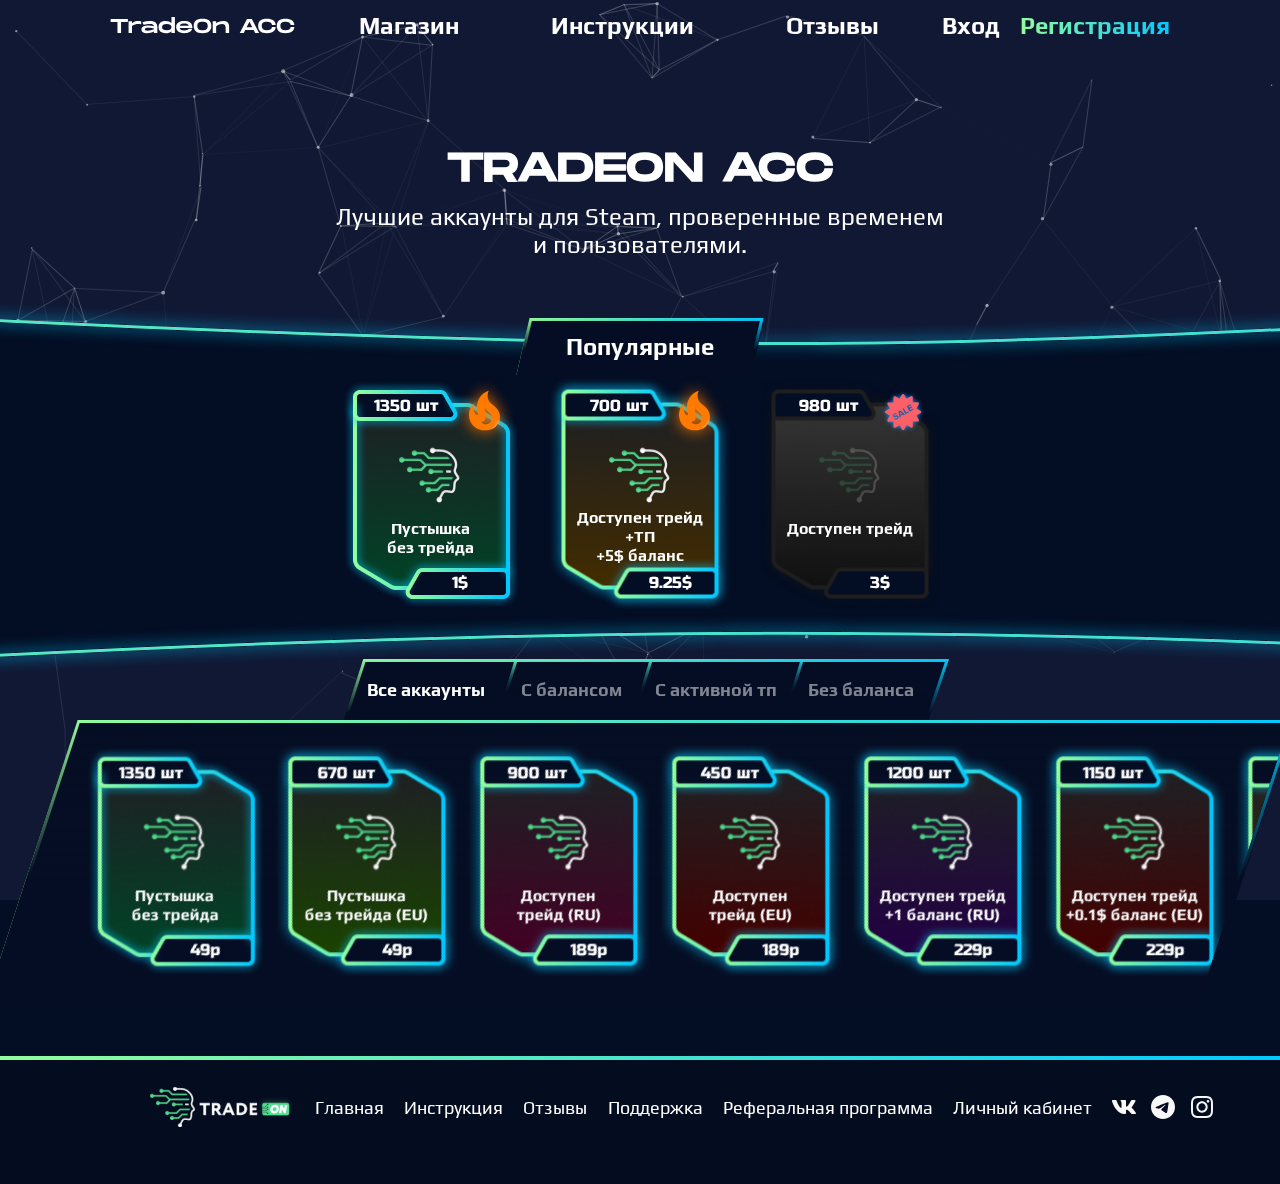
==== index.html @ f1f03cb8 "update" ====
<!DOCTYPE html>
<html>
<head>
    <meta charset="utf-8">
    <meta name="viewport" content="width=device-width, initial-scale=1">

    <link rel="icon" href="images/favicon.ico">
    <link rel="stylesheet" href="css/style.css">

    <title>TradeON ACC</title>
</head>

<body>
    <div class="wrapper">
        <div id="particles-js"></div>
        <div class="notice-bg accept">
            <svg width="332" height="83" viewBox="0 0 332 83" fill="none" xmlns="http://www.w3.org/2000/svg">
                <path d="M15 2H284.691C286.611 2 288.506 2.42502 290.242 3.24455L322.551 18.5C327.099 20.6475 330 25.2258 330 30.2554V41.5V68C330 75.1797 324.18 81 317 81H47.3089C45.3895 81 43.4939 80.575 41.7583 79.7554L9.44937 64.5C4.90127 62.3525 2 57.7742 2 52.7446V41.5V15C2 7.8203 7.8203 2 15 2Z" stroke="url(#paint0_linear_240_4)" stroke-width="4"/>
                <defs>
                <linearGradient id="paint0_linear_240_4" x1="0" y1="41.1626" x2="332" y2="41.1626" gradientUnits="userSpaceOnUse">
                <stop stop-color="#92FE9D"/>
                <stop offset="1" stop-color="#00C9FF"/>
                </linearGradient>
                </defs>
            </svg>
            <div class="notice">Успешно</div>
        </div>
        <header class="header">
            <div class="burger-menu" id="burger-button">
                <div class="bar"></div>
                <div class="bar"></div>
                <div class="bar"></div>
            </div>
            <div class="popup-menu" id="popup-menu">        
                <ul class="popup-menu__container">
                    <div class="popup-profile">
                        <div class="profile__balance">
                            <img src="images/balance.svg" alt="">
                            <div class="profile__balance-valu">20,02 р</div>
                        </div>
                        <a class="profile__nickname" href="/tradeOnACC/profile.html">Nickname</a>
                    </div>
                    <a class="popup-menu__item" href="/tradeOnACC/">Главная</a>
                    <a class="popup-menu__item" href="/tradeOnACC/profile.html">Личный кабинет</a>
                    <a class="popup-menu__item" href="#">Реферальная программа</a>
                    <a class="popup-menu__item" href="/tradeOnACC/instructions.html">Инструкция</a>
                    <a class="popup-menu__item" href="/tradeOnACC/reviews.html">Отзывы</a>
                    <a class="popup-menu__item" href="#">Поддержка</a>
                </ul>
            </div>
            <a class="logo" href="/tradeOnACC/">
                <svg width="185" height="17" viewBox="0 0 185 17" fill="none" xmlns="http://www.w3.org/2000/svg">
                    <path d="M17.8599 2H0.659912V5.02H7.45991V16H11.0599V5.02H17.8599V2Z" fill="white"/>
                    <path d="M28.0348 4.02C25.8348 4.02 23.7548 4.64 21.9948 6.22V4.22H18.5748V16H21.9948V8.94C24.0748 7.32 26.2748 6.88 28.1948 6.88C29.1948 6.88 30.0948 7 31.2148 7.28V4.42C30.4148 4.22 29.4348 4.02 28.0348 4.02Z" fill="white"/>
                    <path d="M39.6021 4.02C37.1421 4.02 34.7821 4.46 32.3821 5.24L33.6021 7.74C36.0221 7.02 37.9021 6.88 39.4421 6.88C41.0421 6.88 43.9221 7.06 43.9221 9.3C42.3821 8.78 40.5221 8.46 38.5021 8.46C34.7621 8.46 31.4021 9.42 31.4021 12.48C31.4021 15.14 33.4621 16.2 36.7621 16.2C39.5421 16.2 41.8421 15.56 43.9221 14.54V16H47.3621V10.06C47.3221 5.6 44.5221 4.02 39.6021 4.02ZM43.9221 12.34C42.1621 13.1 39.6021 13.68 37.7421 13.68C35.9621 13.68 34.8221 13.58 34.8221 12.34C34.8221 11.14 36.3621 10.7 38.9221 10.7C41.1021 10.7 42.7221 11.04 43.9221 11.42V12.34Z" fill="white"/>
                    <path d="M61.4701 0V6.06C60.1901 4.72 58.1301 4.02 55.5901 4.02C51.8101 4.02 48.5701 5.62 48.5701 10.12C48.5701 14.62 51.8101 16.2 55.5901 16.2C58.1301 16.2 60.1901 15.5 61.4701 14.16V16H64.8901V0H61.4701ZM56.7301 13.34C53.6701 13.34 52.0101 12.44 52.0101 10.12C52.0101 7.78 53.6701 6.88 56.7301 6.88C59.7901 6.88 61.4701 7.78 61.4701 10.12C61.4701 12.44 59.7901 13.34 56.7301 13.34Z" fill="white"/>
                    <path d="M74.1473 13.42C71.8673 13.42 70.0673 12.8 69.6873 10.92H82.4072C82.4072 5.56 78.8273 4.02 74.3473 4.02C69.5673 4.02 66.1873 5.78 66.1873 10.12C66.1873 14.44 69.6673 16.2 74.1473 16.2C78.5073 16.2 81.4273 14.78 82.2073 11.78H78.8073C77.9473 12.98 76.5073 13.42 74.1473 13.42ZM74.3273 6.62C76.4873 6.62 78.1673 7.08 78.7473 8.74H69.8073C70.3473 7.08 71.9873 6.62 74.3273 6.62Z" fill="white"/>
                    <path d="M92.5263 16.2C98.6663 16.2 101.326 13.62 101.326 8.98C101.326 4.36 98.6663 1.8 92.5263 1.8C86.3663 1.8 83.7263 4.34 83.7263 8.98C83.7263 13.64 86.3663 16.2 92.5263 16.2ZM92.5263 13.18C88.7863 13.18 87.3263 11.86 87.3263 8.98C87.3263 6.12 88.7663 4.82 92.5263 4.82C96.2863 4.82 97.7263 6.14 97.7263 8.98C97.7263 11.84 96.2663 13.18 92.5263 13.18Z" fill="white"/>
                    <path d="M113.015 4.02C110.155 4.02 107.835 4.96 106.155 6.28V4.22H102.735V16H106.155V9.4C107.215 8.16 109.695 6.98 111.995 6.98C114.815 6.98 115.655 8.28 115.655 10.78V16H119.095L119.135 9.48C119.095 5.14 116.155 4.02 113.015 4.02Z" fill="white"/>
                    <path d="M145.121 16H149.101L141.861 2H137.001L129.781 16H133.741L135.241 13.02H143.621L145.121 16ZM136.581 10.34L139.441 4.66L142.281 10.34H136.581Z" fill="white"/>
                    <path d="M148.16 8.98C148.16 13.64 150.8 16.2 156.96 16.2C162.54 16.2 165.34 14.06 165.7 10H162.04C161.7 12.28 159.94 13.18 156.96 13.18C153.32 13.18 151.76 11.86 151.76 8.98C151.76 6.12 153.3 4.82 156.96 4.82C159.96 4.82 161.7 5.7 162.04 7.96H165.7C165.34 3.92 162.54 1.8 156.96 1.8C150.8 1.8 148.16 4.34 148.16 8.98Z" fill="white"/>
                    <path d="M166.812 8.98C166.812 13.64 169.452 16.2 175.612 16.2C181.192 16.2 183.992 14.06 184.352 10H180.692C180.352 12.28 178.592 13.18 175.612 13.18C171.972 13.18 170.412 11.86 170.412 8.98C170.412 6.12 171.952 4.82 175.612 4.82C178.612 4.82 180.352 5.7 180.692 7.96H184.352C183.992 3.92 181.192 1.8 175.612 1.8C169.452 1.8 166.812 4.34 166.812 8.98Z" fill="white"/>
                </svg>
            </a>
            <nav class="navigation">
                <a class="nav__list" href="/tradeOnACC/store.html">Магазин</a>
                <a class="nav__list" href="/tradeOnACC/instructions.html">Инструкции</a>
                <a class="nav__list" href="/tradeOnACC/reviews.html">Отзывы</a>
            </nav>
            <div class="auth">
                <div class="auth__sign-in">Вход</div>
                <div class="auth__sign-up">Регистрация</div>
            </div>
            <div class="profile">
                <div class="profile__balance">
                    <img src="images/balance.svg" alt="">
                    <div class="profile__balance-valu">20,02 р</div>
                </div>
                <a class="profile__nickname" href="/tradeOnACC/profile.html">Nickname</a>
            </div>
        </header>
        <main class="main">
            <svg class="main-absolute" width="8000" height="1031" viewBox="0 0 8000 1031" fill="none" xmlns="http://www.w3.org/2000/svg">
                <mask id="mask0_1875_22" style="mask-type:luminance" maskUnits="userSpaceOnUse" x="0" y="0" width="8000" height="1031">
                <path d="M8000 0H0V1031H8000V0Z" fill="white"/>
                </mask>
                <g mask="url(#mask0_1875_22)">
                <path d="M4039.2 298C3058.4 284.773 1177.39 129.509 0 11V853C1153.51 800.059 2792 600.028 4039.2 587.627C5283.01 575.261 6852.74 794.936 8000 846.8L7992 18.8537C7081.81 68.7136 5004.18 311.014 4039.2 298Z" fill="#030D23"/>
                <g filter="url(#filter0_d_1875_22)">
                <path d="M8000 845.808C6851.84 793.002 5388.91 588.253 4146.16 588.253C2903.41 588.253 1148.16 800.194 0 853M0 11C1176.16 127.035 3162.02 298.5 4146.16 298.5C5130.3 298.5 7082.45 67.1745 7991.68 17.4464" stroke="url(#paint0_linear_1875_22)" stroke-width="3"/>
                </g>
                </g>
                <defs>
                <filter id="filter0_d_1875_22" x="-15.1475" y="-5.49268" width="8030.22" height="874.991" filterUnits="userSpaceOnUse" color-interpolation-filters="sRGB">
                <feFlood flood-opacity="0" result="BackgroundImageFix"/>
                <feColorMatrix in="SourceAlpha" type="matrix" values="0 0 0 0 0 0 0 0 0 0 0 0 0 0 0 0 0 0 127 0" result="hardAlpha"/>
                <feOffset/>
                <feGaussianBlur stdDeviation="7.5"/>
                <feComposite in2="hardAlpha" operator="out"/>
                <feColorMatrix type="matrix" values="0 0 0 0 0.00392157 0 0 0 0 0.788235 0 0 0 0 1 0 0 0 1 0"/>
                <feBlend mode="normal" in2="BackgroundImageFix" result="effect1_dropShadow_1875_22"/>
                <feBlend mode="normal" in="SourceGraphic" in2="effect1_dropShadow_1875_22" result="shape"/>
                </filter>
                <linearGradient id="paint0_linear_1875_22" x1="0" y1="428.577" x2="8000" y2="428.577" gradientUnits="userSpaceOnUse">
                <stop stop-color="#92FE9D"/>
                <stop offset="1" stop-color="#00C9FF"/>
                </linearGradient>
                </defs>
            </svg>                                                
            <div class="card-hover">
                <div class="card-hover-inner">
                    <svg class="chain" width="116" height="72" viewBox="0 0 116 72" fill="none" xmlns="http://www.w3.org/2000/svg">
                        <path fill-rule="evenodd" clip-rule="evenodd" d="M116 5.44786C116 8.09201 113.761 10.2355 111 10.2355C109.262 10.2355 107.73 9.38603 106.834 8.09694L73.9948 16.4822L73.993 16.4827L48.2779 23.0232C44.6012 23.9583 41.3139 26.0313 38.8855 28.946L9.36022 64.3848C9.76761 65.0778 10 65.8778 10 66.7297C10 69.3739 7.76142 71.5174 5 71.5174C2.23858 71.5174 0 69.3739 0 66.7297C0 64.0856 2.23858 61.9421 5 61.9421C5.37556 61.9421 5.74144 61.9817 6.09334 62.0569L35.8124 26.3857C38.7804 22.8232 42.7982 20.2896 47.292 19.1466L73.0052 12.6066L73.007 12.6061L106.191 4.13292C106.788 2.12813 108.715 0.660217 111 0.660217C113.761 0.660217 116 2.80372 116 5.44786Z" fill="url(#paint0_linear_1512_20)"/>
                        <defs>
                        <linearGradient id="paint0_linear_1512_20" x1="1" y1="36.0576" x2="111" y2="36.0576" gradientUnits="userSpaceOnUse">
                        <stop stop-color="#00C9FF"/>
                        <stop offset="1" stop-color="#92FE9D"/>
                        </linearGradient>
                        </defs>
                    </svg>
                    <ol class="card-hover-list">
                        <li class="card-hover-list__item">Зарегистрирован с уникального устройства, уникального RU IP адреса и на уникальный номер телефона. Данный аккаунт НИКАК не пересекается с другими аккаунтами, которые продаются в магазине.</li>
                        <li class="card-hover-list__item">Не привязан телефон. После привязки телефона трейд будет доступен через 15 дней.</li>
                        <li class="card-hover-list__item">Вместе с аккаунтом вы получаете родную почку от аккаунта, на которую произведена регистрация.</li>
                    </ol>
                </div>
            </div>
            <h1 class="header__main">TRADEON ACC</h1>
            <p class="main__description">Лучшие аккаунты для Steam, проверенные временем и пользователями.</p>
            <div class="popular">
                <div class="popular__header-border">
                    <div class="popular__header">
                        <span class="non-skew">Популярные</span>
                    </div>
                </div>
                <div class="scroll-container">
                    <div class="account-card green-bg" id="svg1">
                        <div class="account-card__count">1350 шт</div>
                        <div class="account-card__icon">
                            <svg width="81" height="74" viewBox="0 0 81 74" fill="none" xmlns="http://www.w3.org/2000/svg">
                                <g filter="url(#filter0_f_1523_2)">
                                    <path d="M53.9946 33.7383C53.4867 33.0758 52.8683 32.5017 52.2942 31.9275C50.8146 30.6025 49.1362 29.6529 47.7229 28.2617C44.4325 25.0375 43.7037 19.7154 45.8017 15.63C43.7037 16.1379 41.8708 17.2863 40.3029 18.545C34.5833 23.1383 32.3308 31.2429 35.025 38.1992C35.1133 38.42 35.2017 38.6408 35.2017 38.9279C35.2017 39.4138 34.8704 39.8554 34.4287 40.0321C33.9208 40.2529 33.3908 40.1204 32.9712 39.7671C32.8452 39.6628 32.7402 39.5354 32.6621 39.3917C30.1667 36.2338 29.7692 31.7067 31.4475 28.085C27.7596 31.0883 25.75 36.1675 26.0371 40.9596C26.1696 42.0638 26.3021 43.1679 26.6775 44.2721C26.9867 45.5971 27.5829 46.9221 28.2454 48.0925C30.6304 51.9129 34.76 54.6513 39.1987 55.2033C43.9246 55.7996 48.9817 54.9383 52.6033 51.67C56.6446 48.0042 58.0579 42.13 55.9821 37.095L55.695 36.5208C55.2312 35.505 53.9946 33.7383 53.9946 33.7383ZM47.0162 47.6508C46.3979 48.1808 45.3821 48.755 44.5871 48.9758C42.1137 49.8592 39.6404 48.6225 38.1829 47.165C40.8108 46.5467 42.3787 44.6033 42.8425 42.6379C43.2179 40.8713 42.5112 39.4138 42.2242 37.7133C41.9592 36.0792 42.0033 34.6879 42.5996 33.1642C43.0192 34.0033 43.4608 34.8425 43.9908 35.505C45.6912 37.7133 48.3633 38.685 48.9375 41.6883C49.0258 41.9975 49.07 42.3067 49.07 42.6379C49.1362 44.4488 48.3412 46.4363 47.0162 47.6508Z" fill="#FF7A00"/>
                                </g>
                                <g fill="url(#linear-gradient1)">
                                    <path d="M53.9992 33.7333C53.4913 33.0708 52.873 32.4967 52.2988 31.9225C50.8192 30.5975 49.1409 29.6479 47.7275 28.2567C44.4371 25.0325 43.7084 19.7104 45.8063 15.625C43.7084 16.1329 41.8755 17.2813 40.3075 18.54C34.588 23.1333 32.3355 31.2379 35.0296 38.1942C35.118 38.415 35.2063 38.6358 35.2063 38.9229C35.2063 39.4088 34.875 39.8504 34.4334 40.0271C33.9255 40.2479 33.3955 40.1154 32.9759 39.7621C32.8498 39.6578 32.7448 39.5304 32.6667 39.3867C30.1713 36.2288 29.7738 31.7017 31.4521 28.08C27.7642 31.0833 25.7546 36.1625 26.0417 40.9546C26.1742 42.0588 26.3067 43.1629 26.6821 44.2671C26.9913 45.5921 27.5875 46.9171 28.25 48.0875C30.635 51.9079 34.7646 54.6463 39.2034 55.1983C43.9292 55.7946 48.9863 54.9333 52.608 51.665C56.6492 47.9992 58.0625 42.125 55.9867 37.09L55.6996 36.5158C55.2359 35.5 53.9992 33.7333 53.9992 33.7333ZM47.0209 47.6458C46.4025 48.1758 45.3867 48.75 44.5917 48.9708C42.1184 49.8542 39.6451 48.6175 38.1875 47.16C40.8155 46.5417 42.3834 44.5983 42.8471 42.6329C43.2225 40.8663 42.5159 39.4088 42.2288 37.7083C41.9638 36.0742 42.008 34.6829 42.6042 33.1592C43.0238 33.9983 43.4655 34.8375 43.9955 35.5C45.6959 37.7083 48.368 38.68 48.9421 41.6833C49.0305 41.9925 49.0746 42.3017 49.0746 42.6329C49.1409 44.4438 48.3459 46.4313 47.0209 47.6458Z"/>
                                </g>
                                <defs>
                                    <linearGradient id="linear-gradient1" x1="0" y1="0" x2="100%" y2="100%">
                                    <stop offset="0%" stop-color="#FF7A00" />
                                    <stop offset="33%" stop-color="#FF7A00" />
                                    <stop offset="50%" stop-color="white" />
                                    <stop offset="67%" stop-color="#FF7A00" />
                                    <stop offset="100%" stop-color="#FF7A00" />
                                    <animateTransform attributeName="gradientTransform"
                                        type="translate"
                                        from="-1 0"
                                        to="1 0"
                                        begin="svg1.mouseover; 0s"
                                        dur="0.6s"        
                                        repeatCount="1"
                                        fill="freeze"/>
                                    </linearGradient>
                                    <filter id="filter0_f_1523_2" x="11.01" y="0.630005" width="60.9224" height="69.7488" filterUnits="userSpaceOnUse" color-interpolation-filters="sRGB">
                                        <feFlood flood-opacity="0" result="BackgroundImageFix"/>
                                        <feBlend mode="normal" in="SourceGraphic" in2="BackgroundImageFix" result="shape"/>
                                        <feGaussianBlur stdDeviation="7.5" result="effect1_foregroundBlur_1523_2"/>
                                    </filter>
                                </defs>
                            </svg>
                        </div>
                        <div class="account-card__img"><img src="images/tradeOnImg.png" alt=""></div>
                        <div class="account-card__description">Пустышка<br> без трейда</div>
                        <div class="account-card__price">1$</div>
                    </div>
                    <div class="account-card orange-bg small-gap" id="svg2">
                        <div class="account-card__count">700 шт</div>
                        <div class="account-card__icon">
                            <svg width="81" height="74" viewBox="0 0 81 74" fill="none" xmlns="http://www.w3.org/2000/svg">
                                <g filter="url(#filter0_f_1523_2)">
                                    <path d="M53.9946 33.7383C53.4867 33.0758 52.8683 32.5017 52.2942 31.9275C50.8146 30.6025 49.1362 29.6529 47.7229 28.2617C44.4325 25.0375 43.7037 19.7154 45.8017 15.63C43.7037 16.1379 41.8708 17.2863 40.3029 18.545C34.5833 23.1383 32.3308 31.2429 35.025 38.1992C35.1133 38.42 35.2017 38.6408 35.2017 38.9279C35.2017 39.4138 34.8704 39.8554 34.4287 40.0321C33.9208 40.2529 33.3908 40.1204 32.9712 39.7671C32.8452 39.6628 32.7402 39.5354 32.6621 39.3917C30.1667 36.2338 29.7692 31.7067 31.4475 28.085C27.7596 31.0883 25.75 36.1675 26.0371 40.9596C26.1696 42.0638 26.3021 43.1679 26.6775 44.2721C26.9867 45.5971 27.5829 46.9221 28.2454 48.0925C30.6304 51.9129 34.76 54.6513 39.1987 55.2033C43.9246 55.7996 48.9817 54.9383 52.6033 51.67C56.6446 48.0042 58.0579 42.13 55.9821 37.095L55.695 36.5208C55.2312 35.505 53.9946 33.7383 53.9946 33.7383ZM47.0162 47.6508C46.3979 48.1808 45.3821 48.755 44.5871 48.9758C42.1137 49.8592 39.6404 48.6225 38.1829 47.165C40.8108 46.5467 42.3787 44.6033 42.8425 42.6379C43.2179 40.8713 42.5112 39.4138 42.2242 37.7133C41.9592 36.0792 42.0033 34.6879 42.5996 33.1642C43.0192 34.0033 43.4608 34.8425 43.9908 35.505C45.6912 37.7133 48.3633 38.685 48.9375 41.6883C49.0258 41.9975 49.07 42.3067 49.07 42.6379C49.1362 44.4488 48.3412 46.4363 47.0162 47.6508Z" fill="#FF7A00"/>
                                </g>
                                <g fill="url(#linear-gradient2)">
                                    <path d="M53.9992 33.7333C53.4913 33.0708 52.873 32.4967 52.2988 31.9225C50.8192 30.5975 49.1409 29.6479 47.7275 28.2567C44.4371 25.0325 43.7084 19.7104 45.8063 15.625C43.7084 16.1329 41.8755 17.2813 40.3075 18.54C34.588 23.1333 32.3355 31.2379 35.0296 38.1942C35.118 38.415 35.2063 38.6358 35.2063 38.9229C35.2063 39.4088 34.875 39.8504 34.4334 40.0271C33.9255 40.2479 33.3955 40.1154 32.9759 39.7621C32.8498 39.6578 32.7448 39.5304 32.6667 39.3867C30.1713 36.2288 29.7738 31.7017 31.4521 28.08C27.7642 31.0833 25.7546 36.1625 26.0417 40.9546C26.1742 42.0588 26.3067 43.1629 26.6821 44.2671C26.9913 45.5921 27.5875 46.9171 28.25 48.0875C30.635 51.9079 34.7646 54.6463 39.2034 55.1983C43.9292 55.7946 48.9863 54.9333 52.608 51.665C56.6492 47.9992 58.0625 42.125 55.9867 37.09L55.6996 36.5158C55.2359 35.5 53.9992 33.7333 53.9992 33.7333ZM47.0209 47.6458C46.4025 48.1758 45.3867 48.75 44.5917 48.9708C42.1184 49.8542 39.6451 48.6175 38.1875 47.16C40.8155 46.5417 42.3834 44.5983 42.8471 42.6329C43.2225 40.8663 42.5159 39.4088 42.2288 37.7083C41.9638 36.0742 42.008 34.6829 42.6042 33.1592C43.0238 33.9983 43.4655 34.8375 43.9955 35.5C45.6959 37.7083 48.368 38.68 48.9421 41.6833C49.0305 41.9925 49.0746 42.3017 49.0746 42.6329C49.1409 44.4438 48.3459 46.4313 47.0209 47.6458Z"/>
                                </g>
                                <defs>
                                    <linearGradient id="linear-gradient2" x1="0" y1="0" x2="100%" y2="100%">
                                    <stop offset="0%" stop-color="#FF7A00" />
                                    <stop offset="33%" stop-color="#FF7A00" />
                                    <stop offset="50%" stop-color="white" />
                                    <stop offset="67%" stop-color="#FF7A00" />
                                    <stop offset="100%" stop-color="#FF7A00" />
                                    <animateTransform attributeName="gradientTransform"
                                        type="translate"
                                        from="-1 0"
                                        to="1 0"
                                        begin="svg2.mouseover; 0s"
                                        dur="0.6s"        
                                        repeatCount="1"
                                        fill="freeze"/>
                                    </linearGradient>
                                    <filter id="filter0_f_1523_2" x="11.01" y="0.630005" width="60.9224" height="69.7488" filterUnits="userSpaceOnUse" color-interpolation-filters="sRGB">
                                        <feFlood flood-opacity="0" result="BackgroundImageFix"/>
                                        <feBlend mode="normal" in="SourceGraphic" in2="BackgroundImageFix" result="shape"/>
                                        <feGaussianBlur stdDeviation="7.5" result="effect1_foregroundBlur_1523_2"/>
                                    </filter>
                                </defs>
                            </svg>
                        </div>
                        <div class="account-card__img"><img src="images/tradeOnImg.png" alt=""></div>
                        <div class="account-card__description">Доступен трейд<br>+ТП<br>+5$ баланс</div>
                        <div class="account-card__price">9.25$</div>
                    </div>
                    <div class="account-card none-bg" id="svg3">
                        <div class="account-card__count">980 шт</div>
                        <div class="account-card__icon">
                            <svg class="sale" width="81" height="74" viewBox="0 0 81 74" fill="none" xmlns="http://www.w3.org/2000/svg">
                                <g filter="url(#linear-gradient3)">
                                <path d="M37.3512 39.6349L39.0423 38.6577L36.8492 36.813L37.3512 39.6349Z" fill="#1D92FF"/>
                                </g>
                                <g filter="url(#filter1_f_1523_19)">
                                <path d="M58.244 36.9648C58.244 36.5489 58.0396 36.1832 57.7285 35.9538L57.735 35.9426L53.3528 33.4125L55.8752 29.0434L55.8668 29.0383C55.9465 28.8582 55.9826 28.6619 55.9722 28.4652C55.9618 28.2686 55.9053 28.0772 55.8071 27.9065C55.7082 27.736 55.5705 27.5912 55.4051 27.4839C55.2397 27.3766 55.0514 27.3098 54.8554 27.2889V27.2767H49.7944V22.2303H49.784C49.763 22.0345 49.6961 21.8465 49.5888 21.6814C49.4815 21.5162 49.3368 21.3787 49.1665 21.28C48.9955 21.1815 48.8037 21.1248 48.6067 21.1146C48.4097 21.1044 48.213 21.1409 48.0328 21.2212L48.0267 21.2104L43.5707 23.7832L41.1031 19.509L41.0942 19.5142C40.9781 19.3552 40.8261 19.2258 40.6506 19.1365C40.4751 19.0471 40.2811 19.0004 40.0842 19C39.6682 19 39.3021 19.2044 39.0732 19.5156L39.0619 19.509L36.5535 23.8537L32.2342 21.3599L32.2291 21.3688C32.049 21.2891 31.8527 21.253 31.6561 21.2634C31.4594 21.2737 31.268 21.3303 31.0973 21.4285C30.9267 21.5273 30.7818 21.665 30.6744 21.8304C30.567 21.9958 30.5001 22.1842 30.4793 22.3802H30.4666V27.397H25.4789V27.4069C25.2832 27.428 25.0951 27.4948 24.93 27.6021C24.7649 27.7094 24.6274 27.8541 24.5286 28.0245C24.4304 28.1953 24.3738 28.3869 24.3635 28.5837C24.3533 28.7805 24.3895 28.977 24.4694 29.1572L24.4586 29.1637L26.9242 33.4346L22.509 35.9839L22.5142 35.9928C22.3552 36.109 22.2258 36.261 22.1365 36.4365C22.0471 36.6119 22.0004 36.806 22 37.0029C22 37.4188 22.2045 37.785 22.5156 38.0139L22.509 38.0251L26.8913 40.5551L24.3688 44.9243L24.3773 44.929C24.2976 45.109 24.2615 45.3053 24.2718 45.502C24.2822 45.6986 24.3388 45.89 24.437 46.0607C24.5359 46.2313 24.6736 46.376 24.839 46.4834C25.0043 46.5907 25.1927 46.6574 25.3887 46.6783V46.691H30.4492V51.7369H30.4595C30.5028 52.1204 30.7176 52.4795 31.0771 52.6873C31.2481 52.7856 31.4399 52.8422 31.6369 52.8524C31.8339 52.8626 32.0305 52.8262 32.2107 52.746L32.2169 52.7568L36.6729 50.184L39.1404 54.4582L39.1494 54.453C39.2655 54.612 39.4175 54.7414 39.593 54.8307C39.7684 54.9201 39.9625 54.9668 40.1594 54.9672C40.5753 54.9672 40.9415 54.7628 41.1704 54.4521L41.1812 54.4582L43.6896 50.1135L48.0093 52.6073L48.0145 52.5984C48.1946 52.6781 48.3909 52.7142 48.5875 52.7038C48.7841 52.6935 48.9756 52.6369 49.1463 52.5387C49.3169 52.44 49.4619 52.3023 49.5693 52.1369C49.6767 51.9715 49.7435 51.7831 49.7643 51.587H49.777V46.5707H54.7651V46.5608C54.9609 46.5397 55.149 46.4728 55.3141 46.3656C55.4792 46.2583 55.6167 46.1136 55.7155 45.9432C55.8137 45.7724 55.8702 45.5808 55.8805 45.384C55.8908 45.1871 55.8545 44.9907 55.7747 44.8105L55.7855 44.8044L53.3199 40.5335L57.735 37.9842L57.7299 37.9753C57.8889 37.859 58.0183 37.707 58.1076 37.5314C58.1969 37.3559 58.2437 37.1618 58.244 36.9648ZM34.2642 44.1262C33.2161 44.7316 32.2657 44.8143 31.4578 44.5971L31.5711 43.3295C32.183 43.5067 32.974 43.5058 33.7213 43.0739C34.3638 42.703 34.5006 42.2443 34.3178 41.928C33.773 40.9852 31.0315 43.4461 29.8532 41.4058C29.3325 40.5034 29.6807 39.3045 30.9577 38.5675C31.8192 38.0698 32.685 37.9175 33.5079 38.1031L33.3627 39.336C32.6892 39.1837 31.996 39.3341 31.4432 39.6527C30.9554 39.9347 30.8007 40.3056 30.9887 40.6313C31.4818 41.4848 34.2623 39.1104 35.4307 41.1337C36.0037 42.1249 35.7202 43.2863 34.2642 44.1262ZM40.8174 40.213L39.946 39.4915L37.6209 40.8339L37.8094 41.9496L36.5004 42.7049L35.4594 36.0765L36.9065 35.2413L42.1263 39.4577L40.8174 40.213ZM42.5813 39.195L39.4506 33.7721L40.6134 33.1005L43.1575 37.5067L45.4502 36.1832L46.0372 37.1998L42.5813 39.195ZM46.8169 36.7495L43.6863 31.3272L47.5233 29.1111L48.1099 30.1272L45.4276 31.6764L46.0847 32.8147L48.7101 31.2985L49.2967 32.3146L46.6712 33.8304L47.3847 35.0665L50.0675 33.5174L50.6545 34.5335L46.8169 36.7495Z" fill="#1D92FF"/>
                                </g>
                                <path d="M37.3512 39.6349L39.0423 38.6577L36.8492 36.813L37.3512 39.6349Z" fill="#FD5F68"/>
                                <path d="M58.244 36.9648C58.244 36.5489 58.0396 36.1832 57.7285 35.9538L57.735 35.9426L53.3528 33.4125L55.8752 29.0434L55.8668 29.0383C55.9465 28.8582 55.9826 28.6619 55.9722 28.4652C55.9618 28.2686 55.9053 28.0772 55.8071 27.9065C55.7082 27.736 55.5705 27.5912 55.4051 27.4839C55.2397 27.3766 55.0514 27.3098 54.8554 27.2889V27.2767H49.7944V22.2303H49.784C49.763 22.0345 49.6961 21.8465 49.5888 21.6814C49.4815 21.5162 49.3368 21.3787 49.1665 21.28C48.9955 21.1815 48.8037 21.1248 48.6067 21.1146C48.4097 21.1044 48.213 21.1409 48.0328 21.2212L48.0267 21.2104L43.5707 23.7832L41.1031 19.509L41.0942 19.5142C40.9781 19.3552 40.8261 19.2258 40.6506 19.1365C40.4751 19.0471 40.2811 19.0004 40.0842 19C39.6682 19 39.3021 19.2044 39.0732 19.5156L39.0619 19.509L36.5535 23.8537L32.2342 21.3599L32.2291 21.3688C32.049 21.2891 31.8527 21.253 31.6561 21.2634C31.4594 21.2737 31.268 21.3303 31.0973 21.4285C30.9267 21.5273 30.7818 21.665 30.6744 21.8304C30.567 21.9958 30.5001 22.1842 30.4793 22.3802H30.4666V27.397H25.4789V27.4069C25.2832 27.428 25.0951 27.4948 24.93 27.6021C24.7649 27.7094 24.6274 27.8541 24.5286 28.0245C24.4304 28.1953 24.3738 28.3869 24.3635 28.5837C24.3533 28.7805 24.3895 28.977 24.4694 29.1572L24.4586 29.1637L26.9242 33.4346L22.509 35.9839L22.5142 35.9928C22.3552 36.109 22.2258 36.261 22.1365 36.4365C22.0471 36.6119 22.0004 36.806 22 37.0029C22 37.4188 22.2045 37.785 22.5156 38.0139L22.509 38.0251L26.8913 40.5551L24.3688 44.9243L24.3773 44.929C24.2976 45.109 24.2615 45.3053 24.2718 45.502C24.2822 45.6986 24.3388 45.89 24.437 46.0607C24.5359 46.2313 24.6736 46.376 24.839 46.4834C25.0043 46.5907 25.1927 46.6574 25.3887 46.6783V46.691H30.4492V51.7369H30.4595C30.5028 52.1204 30.7176 52.4795 31.0771 52.6873C31.2481 52.7856 31.4399 52.8422 31.6369 52.8524C31.8339 52.8626 32.0305 52.8262 32.2107 52.746L32.2169 52.7568L36.6729 50.184L39.1404 54.4582L39.1494 54.453C39.2655 54.612 39.4175 54.7414 39.593 54.8307C39.7684 54.9201 39.9625 54.9668 40.1594 54.9672C40.5753 54.9672 40.9415 54.7628 41.1704 54.4521L41.1812 54.4582L43.6896 50.1135L48.0093 52.6073L48.0145 52.5984C48.1946 52.6781 48.3909 52.7142 48.5875 52.7038C48.7841 52.6935 48.9756 52.6369 49.1463 52.5387C49.3169 52.44 49.4619 52.3023 49.5693 52.1369C49.6767 51.9715 49.7435 51.7831 49.7643 51.587H49.777V46.5707H54.7651V46.5608C54.9609 46.5397 55.149 46.4728 55.3141 46.3656C55.4792 46.2583 55.6167 46.1136 55.7155 45.9432C55.8137 45.7724 55.8702 45.5808 55.8805 45.384C55.8908 45.1871 55.8545 44.9907 55.7747 44.8105L55.7855 44.8044L53.3199 40.5335L57.735 37.9842L57.7299 37.9753C57.8889 37.859 58.0183 37.707 58.1076 37.5314C58.1969 37.3559 58.2437 37.1618 58.244 36.9648ZM34.2642 44.1262C33.2161 44.7316 32.2657 44.8143 31.4578 44.5971L31.5711 43.3295C32.183 43.5067 32.974 43.5058 33.7213 43.0739C34.3638 42.703 34.5006 42.2443 34.3178 41.928C33.773 40.9852 31.0315 43.4461 29.8532 41.4058C29.3325 40.5034 29.6807 39.3045 30.9577 38.5675C31.8192 38.0698 32.685 37.9175 33.5079 38.1031L33.3627 39.336C32.6892 39.1837 31.996 39.3341 31.4432 39.6527C30.9554 39.9347 30.8007 40.3056 30.9887 40.6313C31.4818 41.4848 34.2623 39.1104 35.4307 41.1337C36.0037 42.1249 35.7202 43.2863 34.2642 44.1262ZM40.8174 40.213L39.946 39.4915L37.6209 40.8339L37.8094 41.9496L36.5004 42.7049L35.4594 36.0765L36.9065 35.2413L42.1263 39.4577L40.8174 40.213ZM42.5813 39.195L39.4506 33.7721L40.6134 33.1005L43.1575 37.5067L45.4502 36.1832L46.0372 37.1998L42.5813 39.195ZM46.8169 36.7495L43.6863 31.3272L47.5233 29.1111L48.1099 30.1272L45.4276 31.6764L46.0847 32.8147L48.7101 31.2985L49.2967 32.3146L46.6712 33.8304L47.3847 35.0665L50.0675 33.5174L50.6545 34.5335L46.8169 36.7495Z" fill="#FD5F68"/>
                                <defs>
                                    <linearGradient id="linear-gradient3" x1="0" y1="0" x2="100%" y2="100%">
                                    <stop offset="0%" stop-color="#FF7A00" />
                                    <stop offset="33%" stop-color="#FF7A00" />
                                    <stop offset="50%" stop-color="white" />
                                    <stop offset="67%" stop-color="#FF7A00" />
                                    <stop offset="100%" stop-color="#FF7A00" />
                                    <animateTransform attributeName="gradientTransform"
                                        type="translate"
                                        from="-1 0"
                                        to="1 0"
                                        begin="svg2.mouseover; 0s"
                                        dur="0.6s"        
                                        repeatCount="1"
                                        fill="freeze"/>
                                    </linearGradient>
                                <filter id="filter0_f_1523_19" x="32.8492" y="32.813" width="10.193" height="10.8219" filterUnits="userSpaceOnUse" color-interpolation-filters="sRGB">
                                <feFlood flood-opacity="0" result="BackgroundImageFix"/>
                                <feBlend mode="normal" in="SourceGraphic" in2="BackgroundImageFix" result="shape"/>
                                <feGaussianBlur stdDeviation="2" result="effect1_foregroundBlur_1523_19"/>
                                </filter>
                                <filter id="filter1_f_1523_19" x="18" y="15" width="44.244" height="43.9672" filterUnits="userSpaceOnUse" color-interpolation-filters="sRGB">
                                <feFlood flood-opacity="0" result="BackgroundImageFix"/>
                                <feBlend mode="normal" in="SourceGraphic" in2="BackgroundImageFix" result="shape"/>
                                <feGaussianBlur stdDeviation="2" result="effect1_foregroundBlur_1523_19"/>
                                </filter>
                                </defs>
                            </svg>                                
                        </div>
                        <div class="account-card__img"><img src="images/tradeOnImg.png" alt=""></div>
                        <div class="account-card__description">Доступен трейд</div>
                        <div class="account-card__price">3$</div>
                    </div>
                </div>
            </div>
            <div class="cards-wrapper">
                <div class="cards-filter">
                    <div class="shadow-page"></div>
                    <div class="card-filter__list active">Все аккаунты</div>
                    <div class="card-filter__list">С балансом</div>
                    <div class="card-filter__list">С активной тп</div>
                    <div class="card-filter__list">Без баланса</div>
                </div>
                <div class="cards-filter-mobile-bg">
                    <div class="cards-filter-mobile">
                        <span class="non-skew">Все аккаунты</span>
                        <div class="cards-filter-drop non-skew">
                            <div class="drop-item">Все аккаунты</div>
                            <div class="drop-item">С балансом</div>
                            <div class="drop-item">С активной тп</div>
                            <div class="drop-item">Без баланса</div>
                        </div>
                    </div>
                </div>
                <div class="cards-section-bg">
                    <div class="cards-section">
                        <div class="shadow-page"></div>
                        <div class="account-card green-bg non-skew-cards">
                            <div class="account-card__count">1350 шт</div>
                            <div class="account-card__icon"></div>
                            <div class="account-card__img"><img class="img" src="images/tradeOnImg.png" alt=""></div>
                            <div class="account-card__description">Пустышка<br>без трейда</div>
                            <div class="account-card__price">49р</div>
                        </div>
                        <div class="account-card salat-bg non-skew-cards">
                            <div class="account-card__count">670 шт</div>
                            <div class="account-card__icon"></div>
                            <div class="account-card__img"><img src="images/tradeOnImg.png" alt=""></div>
                            <div class="account-card__description">Пустышка<br>без трейда (EU)</div>
                            <div class="account-card__price">49р</div>
                        </div>
                        <div class="account-card pink-bg non-skew-cards">
                            <div class="account-card__count">900 шт</div>
                            <div class="account-card__icon"></div>
                            <div class="account-card__img"><img src="images/tradeOnImg.png" alt=""></div>
                            <div class="account-card__description">Доступен<br>трейд (RU)</div>
                            <div class="account-card__price">189р</div>
                        </div>                
                        <div class="account-card blue-bg non-skew-cards">
                            <div class="account-card__count">450 шт</div>
                            <div class="account-card__icon"></div>
                            <div class="account-card__img"><img src="images/tradeOnImg.png" alt=""></div>
                            <div class="account-card__description">Доступен<br>трейд (EU)</div>
                            <div class="account-card__price">189р</div>
                        </div>
                        <div class="account-card purple-bg non-skew-cards">
                            <div class="account-card__count">1200 шт</div>
                            <div class="account-card__icon"></div>
                            <div class="account-card__img"><img src="images/tradeOnImg.png" alt=""></div>
                            <div class="account-card__description">Доступен трейд<br>+1 баланс (RU)</div>
                            <div class="account-card__price">229р</div>
                        </div>
                        <div class="account-card red-bg non-skew-cards">
                            <div class="account-card__count">1150 шт</div>
                            <div class="account-card__icon"></div>
                            <div class="account-card__img"><img src="images/tradeOnImg.png" alt=""></div>
                            <div class="account-card__description">Доступен трейд<br>+0.1$ баланс (EU)</div>
                            <div class="account-card__price">229р</div>
                        </div>                
                        <div class="account-card orange-bg small-gap non-skew-cards">
                            <div class="account-card__count">700 шт</div>
                            <div class="account-card__icon"></div>
                            <div class="account-card__img"><img src="images/tradeOnImg.png" alt=""></div>
                            <div class="account-card__description">Доступен трейд<br>+ТП<br>+320р баланс</div>
                            <div class="account-card__price">559р</div>
                        </div>
                        <div class="account-card sky-bg small-gap non-skew-cards">
                            <div class="account-card__count">600 шт</div>
                            <div class="account-card__icon"></div>
                            <div class="account-card__img"><img src="images/tradeOnImg.png" alt=""></div>
                            <div class="account-card__description">Доступен трейд<br>+ТП<br>+5$ баланс</div>
                            <div class="account-card__price">559р</div>
                        </div>
                    </div>
                </div>
            </div>
        </main>

        
        <footer class="footer"> 
            <div class="footer__border-gradient">     
                <div class="footer-nav">
                    <img class="footer-logo" src="images/footer-logo.png" alt="">
                    <a href="/tradeOnACC/" class="footer-nav__list">Главная</a>
                    <a href="/tradeOnACC/instructions.html" class="footer-nav__list">Инструкция</a>
                    <a href="/tradeOnACC/reviews.html" class="footer-nav__list">Отзывы</a>
                    <a href="/tradeOnACC/" class="footer-nav__list">Поддержка</a>
                    <a href="/tradeOnACC/" class="footer-nav__list">Реферальная программа</a>
                    <a href="/tradeOnACC/profile.html" class="footer-nav__list">Личный кабинет</a>
                </div>
                <div class="links-media">
                    <img src="images/vk.svg" alt="">
                    <img src="images/telegram.svg" alt="">
                    <img src="images/instagram.svg" alt="">
                </div>
            </div>
        </footer>
    </div>

    <div class="modal-wrapper" id="modal-card-desc">
        <div class="modal-container modal__card-desc"> 
            <img class="modal-close" src="images/close-modal.svg" alt="">
            <ol class="card-hover-list">
                <li class="card-hover-list__item">Зарегистрирован с уникального устройства, уникального RU IP адреса и на уникальный номер телефона. Данный аккаунт НИКАК не пересекается с другими аккаунтами, которые продаются в магазине.</li>
                <li class="card-hover-list__item">Не привязан телефон. После привязки телефона трейд будет доступен через 15 дней.</li>
                <li class="card-hover-list__item">Вместе с аккаунтом вы получаете родную почку от аккаунта, на которую произведена регистрация.</li>
            </ol>
        </div>
    </div>
    <!-- modals -->
    <div class="modal-wrapper" id="modal-accounts">
        <div class="modal-container-bg modal-accounts">            
            <img class="modal-close" src="images/close-modal.svg" alt="">
            <div class="modal-containe modal-accounts">
                <div class="modal-account-check">
                    <h3>Проверьте почту</h3>
                    <div class="pulses">            
                        <div class="pulse top"></div>
                        <div class="pulse bottom"></div>
                        <div class="parent">        
                          <div class="poligon"></div>
                          <input type="text" class="poligon-inner" placeholder="Введите почту" oninput="checkInput(this)">
                          <svg onclick="Pulse(this)" class="save-input" width="22" height="19" viewBox="0 0 22 19" fill="none" xmlns="http://www.w3.org/2000/svg">
                            <path d="M18.411 0.735107L7.20128 11.4353L3.56569 7.96499L0 11.3686L3.63559 14.8389L7.22456 18.2648L10.7903 14.8612L22 4.16098L18.411 0.735107Z" fill="#050E23"/>
                          </svg>                    
                        </div>
                    </div>
                    <p>Аккаунты будут также отправлены на указанную в профиле почту. Если почта указана неверно, то укажите актуальный почтовый ящик</p>
                </div>
                <div class="modal-account-review">
                    <h3>Оставьте отзыв</h3>
                    <div class="pulses">            
                        <div class="pulse top"></div>
                        <div class="pulse bottom"></div>
                        <div class="parent">        
                          <div class="poligon"></div>
                          <input type="text" class="poligon-inner" placeholder="Введите почту" oninput="checkInput(this)">
                          <svg onclick="Pulse(this)" class="save-input" width="22" height="19" viewBox="0 0 22 19" fill="none" xmlns="http://www.w3.org/2000/svg">
                            <path d="M18.411 0.735107L7.20128 11.4353L3.56569 7.96499L0 11.3686L3.63559 14.8389L7.22456 18.2648L10.7903 14.8612L22 4.16098L18.411 0.735107Z" fill="#050E23"/>
                          </svg>                    
                        </div>
                    </div>
                    <p>Вы можете оставить отзыв в <a href="" class="gradient">нашем канале</a>, после чего укажите свой @name и нажмите подтвердить. После проверки отзыва вы получите промокод на скиндку 5% в личный кабинет</p>
                </div>
                <div class="modal-account-instruction">
                    <h3>Возможно, вам будут полезны инструкции</h3>
                    <ul>
                        <li><a href="" class="gradient">Как использовать аккаунт и добавить в SDA</a></li>
                        <li><a href="" class="gradient">Как защитить при торговле</a></li>
                        <li><a href="" class="gradient">Связаться с агентом поддержки (если инструкции не помогли)</a></li>
                    </ul>
                </div>
                <div class="modal-account-download">
                    <h3>Скачайте аккаунты</h3>
                    <img src="images/cloud-modal.svg" alt="">
                </div>
            </div>
        </div>
    </div>
    <!---------------------------------------------------------->
    <div class="modal-wrapper" id="modal-registration">
        <div class="modal-container modal-registration"> 
            <img class="modal-close" src="images/close-modal.svg" alt="">
            <p class="title-modal">Регистрация</p>

            <div class="email-row">
                <label for="email" class="label-modal">Email<span class="required-field">*</span></label>
                <input type="email" class="input-modal" placeholder="Введите ваш email" id="email">
            </div>

            <div class="password-row">
                <label for="pass" class="label-modal">Пароль<span class="required-field">*</span></label>
                <input type="password" class="input-modal" id="pass" placeholder="Введите пароль" id="pass">
                <input type="password" class="input-modal" id="repeat-pass" placeholder="Повторите пароль" id="pass">
            </div>

            <div class="socail__meda-row">
                <label for="telegram vk" class="label-modal">Соц сети</label>
                <input type="text" class="input-modal" placeholder="Telegram ID" id="telegram">
                <input type="text" class="input-modal" placeholder="Vk ID" id="vk">
            </div>

            <div class="social__media-button-row">
                <a href="" class="social__media-link">
                    <svg width="33" height="33" viewBox="0 0 33 33" fill="none" xmlns="http://www.w3.org/2000/svg">
                        <g id="mdi:steam">
                        <path id="Vector" d="M16.5 2.75C18.3057 2.75 20.0937 3.10565 21.7619 3.79666C23.4301 4.48766 24.9459 5.50048 26.2227 6.77728C27.4995 8.05409 28.5123 9.56987 29.2033 11.2381C29.8943 12.9063 30.25 14.6943 30.25 16.5C30.25 20.1467 28.8013 23.6441 26.2227 26.2227C23.6441 28.8013 20.1467 30.25 16.5 30.25C10.175 30.25 4.88125 26.015 3.245 20.2537L8.51125 22.4262C8.69241 23.3067 9.17147 24.0978 9.86772 24.6663C10.564 25.2348 11.4349 25.546 12.3337 25.5475C14.4787 25.5475 16.225 23.8012 16.225 21.6562V21.4775L20.9 18.1362H21.01C23.87 18.1362 26.1937 15.8125 26.1937 12.9525C26.1937 10.0925 23.87 7.76875 21.01 7.76875C18.15 7.76875 15.8125 10.0925 15.8125 12.9525V13.0212L12.5537 17.7787L12.3337 17.765C11.5225 17.765 10.7662 18.0125 10.1475 18.4387L2.75 15.4C3.34125 8.31875 9.25375 2.75 16.5 2.75ZM11.385 23.6087C12.485 24.0625 13.75 23.5537 14.2037 22.4537C14.6575 21.3537 14.135 20.1025 13.0625 19.6487L11.3025 18.92C11.9762 18.6725 12.7325 18.6587 13.4475 18.9612C14.1762 19.25 14.74 19.8137 15.0287 20.5425C15.3312 21.2575 15.3312 22.055 15.0287 22.77C14.4375 24.255 12.6912 24.97 11.2062 24.3512C10.5187 24.0625 9.99625 23.54 9.7075 22.9212L11.385 23.6087ZM24.475 12.9525C24.475 14.8637 22.9212 16.4175 21.01 16.4175C20.0934 16.4139 19.2156 16.0472 18.5688 15.3978C17.9219 14.7484 17.5587 13.8691 17.5587 12.9525C17.5569 12.4988 17.645 12.0492 17.8178 11.6296C17.9906 11.2101 18.2447 10.8289 18.5655 10.508C18.8864 10.1872 19.2676 9.93305 19.6871 9.76026C20.1067 9.58746 20.5563 9.49943 21.01 9.50125C21.9266 9.50124 22.8059 9.86442 23.4553 10.5113C24.1047 11.1581 24.4714 12.0359 24.475 12.9525ZM18.425 12.9525C18.425 14.3825 19.58 15.5512 21.0237 15.5512C22.4537 15.5512 23.6087 14.3825 23.6087 12.9525C23.6087 11.5225 22.4537 10.3537 21.0237 10.3537C19.58 10.3537 18.425 11.5225 18.425 12.9525Z" fill="#F8F8F8"/>
                        </g>
                    </svg>                            
                </a>
                <a href="" class="social__media-link">
                    <svg width="30" height="29" viewBox="0 0 30 29" fill="none" xmlns="http://www.w3.org/2000/svg">
                        <g id="entypo-social:vk-with-circle" clip-path="url(#clip0_557_202)">
                        <path id="Vector" d="M15.0001 0.580002C7.0471 0.580002 0.600098 6.8121 0.600098 14.5C0.600098 22.1879 7.0471 28.42 15.0001 28.42C22.9531 28.42 29.4001 22.1879 29.4001 14.5C29.4001 6.8121 22.9531 0.580002 15.0001 0.580002ZM20.5381 16.285C20.5381 16.285 21.8116 17.5001 22.1251 18.0641C22.1341 18.0757 22.1386 18.0873 22.1416 18.0931C22.2691 18.3005 22.2991 18.4614 22.2361 18.5818C22.1311 18.7819 21.7711 18.8805 21.6481 18.8892H19.3981C19.2421 18.8892 18.9151 18.85 18.5191 18.5861C18.2146 18.3802 17.9146 18.0424 17.6221 17.7132C17.1856 17.2231 16.8076 16.7997 16.4266 16.7997C16.3782 16.7996 16.3301 16.807 16.2841 16.8215C15.9961 16.9114 15.6271 17.3087 15.6271 18.3672C15.6271 18.6978 15.3571 18.8877 15.1666 18.8877H14.1361C13.7851 18.8877 11.9566 18.7688 10.3366 17.1173C8.3536 15.0945 6.5686 11.0374 6.5536 10.9997C6.4411 10.7373 6.6736 10.5966 6.9271 10.5966H9.1996C9.5026 10.5966 9.6016 10.775 9.6706 10.933C9.7516 11.1172 10.0486 11.8494 10.5361 12.673C11.3266 14.0157 11.8111 14.5609 12.1996 14.5609C12.2724 14.5601 12.344 14.5422 12.4081 14.5087C12.9151 14.2361 12.8206 12.4889 12.7981 12.1264C12.7981 12.0582 12.7966 11.3448 12.5371 11.0026C12.3511 10.7547 12.0346 10.6604 11.8426 10.6256C11.9203 10.5219 12.0227 10.4379 12.1411 10.3806C12.4891 10.2124 13.1161 10.1877 13.7386 10.1877H14.0851C14.7601 10.1964 14.9341 10.2385 15.1786 10.2979C15.6736 10.4125 15.6841 10.7213 15.6406 11.7784C15.6271 12.0785 15.6136 12.4178 15.6136 12.818C15.6136 12.905 15.6091 12.9978 15.6091 13.0964C15.5941 13.6344 15.5761 14.2448 15.9691 14.4957C16.0204 14.5267 16.0796 14.5433 16.1401 14.5435C16.2766 14.5435 16.6876 14.5435 17.8006 12.6977C18.1439 12.1035 18.4421 11.4861 18.6931 10.8504C18.7156 10.8127 18.7816 10.6967 18.8596 10.6517C18.9172 10.6233 18.981 10.6089 19.0456 10.6097H21.7171C22.0081 10.6097 22.2076 10.6517 22.2451 10.7605C22.3111 10.933 22.2331 11.4594 21.0136 13.0558L20.4691 13.7504C19.3636 15.1511 19.3636 15.2221 20.5381 16.285Z" fill="#F8F8F8"/>
                        </g>
                        <defs>
                        <clipPath id="clip0_557_202">
                        <rect width="30" height="29" fill="white"/>
                        </clipPath>
                        </defs>
                    </svg>
                </a>
                <a href="" class="social__media-link">
                    <svg xmlns="http://www.w3.org/2000/svg" width="33" height="33" viewBox="0 0 33 33" fill="none">
                        <path d="M16.5 2.75C8.91 2.75 2.75 8.91 2.75 16.5C2.75 24.09 8.91 30.25 16.5 30.25C24.09 30.25 30.25 24.09 30.25 16.5C30.25 8.91 24.09 2.75 16.5 2.75ZM22.88 12.1C22.6737 14.2725 21.78 19.5525 21.3262 21.9862C21.1337 23.0175 20.7487 23.3612 20.3912 23.4025C19.5937 23.4712 18.9887 22.88 18.2187 22.3712C17.0087 21.5737 16.3212 21.0787 15.1525 20.3087C13.7912 19.415 14.6712 18.92 15.455 18.1225C15.6612 17.9162 19.1812 14.7125 19.25 14.4237C19.2595 14.38 19.2583 14.3346 19.2463 14.2915C19.2343 14.2483 19.212 14.2088 19.1812 14.1762C19.0987 14.1075 18.9887 14.135 18.8925 14.1487C18.7687 14.1762 16.8437 15.455 13.09 17.985C12.54 18.3562 12.045 18.5487 11.605 18.535C11.11 18.5212 10.175 18.26 9.47375 18.0262C8.6075 17.7512 7.93375 17.6 7.98875 17.1187C8.01625 16.8712 8.36 16.6237 9.00625 16.3625C13.0212 14.6162 15.6887 13.4612 17.0225 12.9112C20.845 11.3162 21.6287 11.0412 22.1512 11.0412C22.2612 11.0412 22.5225 11.0687 22.6875 11.2062C22.825 11.3162 22.8662 11.4675 22.88 11.5775C22.8662 11.66 22.8937 11.9075 22.88 12.1Z" fill="#F8F8F8"/>
                    </svg>
                </a>
            </div>
            <button class="modal-button LightUp">Регистрация</button>
            <button class="modal__change-button logmodal-open">Уже есть аккаунт?</button>
        </div>
    </div>
    <!---------------------------------------------------------->
    <div class="modal-wrapper" id="modal-login">
        <div class="modal-container modal-log-in"> 
            <img class="modal-close" src="images/close-modal.svg" alt="">
            <p class="title-modal">Вход</p>
            <div class="email-row">
                <label for="email" class="label-modal">Email</label>
                <input type="email" class="input-modal" id="email" placeholder="Введите ваш email">
            </div>
            <div class="password-row">
                <label for="pass" class="label-modal">Пароль</label>
                <input type="email" class="input-modal" id="pass" placeholder="Введите пароль">
            </div>
            <button class="remind-pass">Забыл пароль</button>
            <div class="social__media-button-row">
                <a href="" class="social__media-link">
                    <svg width="33" height="33" viewBox="0 0 33 33" fill="none" xmlns="http://www.w3.org/2000/svg">
                        <g id="mdi:steam">
                        <path id="Vector" d="M16.5 2.75C18.3057 2.75 20.0937 3.10565 21.7619 3.79666C23.4301 4.48766 24.9459 5.50048 26.2227 6.77728C27.4995 8.05409 28.5123 9.56987 29.2033 11.2381C29.8943 12.9063 30.25 14.6943 30.25 16.5C30.25 20.1467 28.8013 23.6441 26.2227 26.2227C23.6441 28.8013 20.1467 30.25 16.5 30.25C10.175 30.25 4.88125 26.015 3.245 20.2537L8.51125 22.4262C8.69241 23.3067 9.17147 24.0978 9.86772 24.6663C10.564 25.2348 11.4349 25.546 12.3337 25.5475C14.4787 25.5475 16.225 23.8012 16.225 21.6562V21.4775L20.9 18.1362H21.01C23.87 18.1362 26.1937 15.8125 26.1937 12.9525C26.1937 10.0925 23.87 7.76875 21.01 7.76875C18.15 7.76875 15.8125 10.0925 15.8125 12.9525V13.0212L12.5537 17.7787L12.3337 17.765C11.5225 17.765 10.7662 18.0125 10.1475 18.4387L2.75 15.4C3.34125 8.31875 9.25375 2.75 16.5 2.75ZM11.385 23.6087C12.485 24.0625 13.75 23.5537 14.2037 22.4537C14.6575 21.3537 14.135 20.1025 13.0625 19.6487L11.3025 18.92C11.9762 18.6725 12.7325 18.6587 13.4475 18.9612C14.1762 19.25 14.74 19.8137 15.0287 20.5425C15.3312 21.2575 15.3312 22.055 15.0287 22.77C14.4375 24.255 12.6912 24.97 11.2062 24.3512C10.5187 24.0625 9.99625 23.54 9.7075 22.9212L11.385 23.6087ZM24.475 12.9525C24.475 14.8637 22.9212 16.4175 21.01 16.4175C20.0934 16.4139 19.2156 16.0472 18.5688 15.3978C17.9219 14.7484 17.5587 13.8691 17.5587 12.9525C17.5569 12.4988 17.645 12.0492 17.8178 11.6296C17.9906 11.2101 18.2447 10.8289 18.5655 10.508C18.8864 10.1872 19.2676 9.93305 19.6871 9.76026C20.1067 9.58746 20.5563 9.49943 21.01 9.50125C21.9266 9.50124 22.8059 9.86442 23.4553 10.5113C24.1047 11.1581 24.4714 12.0359 24.475 12.9525ZM18.425 12.9525C18.425 14.3825 19.58 15.5512 21.0237 15.5512C22.4537 15.5512 23.6087 14.3825 23.6087 12.9525C23.6087 11.5225 22.4537 10.3537 21.0237 10.3537C19.58 10.3537 18.425 11.5225 18.425 12.9525Z" fill="#F8F8F8"/>
                        </g>
                    </svg>                            
                </a>
                <a href="" class="social__media-link">
                    <svg width="30" height="29" viewBox="0 0 30 29" fill="none" xmlns="http://www.w3.org/2000/svg">
                        <g id="entypo-social:vk-with-circle" clip-path="url(#clip0_557_202)">
                        <path id="Vector" d="M15.0001 0.580002C7.0471 0.580002 0.600098 6.8121 0.600098 14.5C0.600098 22.1879 7.0471 28.42 15.0001 28.42C22.9531 28.42 29.4001 22.1879 29.4001 14.5C29.4001 6.8121 22.9531 0.580002 15.0001 0.580002ZM20.5381 16.285C20.5381 16.285 21.8116 17.5001 22.1251 18.0641C22.1341 18.0757 22.1386 18.0873 22.1416 18.0931C22.2691 18.3005 22.2991 18.4614 22.2361 18.5818C22.1311 18.7819 21.7711 18.8805 21.6481 18.8892H19.3981C19.2421 18.8892 18.9151 18.85 18.5191 18.5861C18.2146 18.3802 17.9146 18.0424 17.6221 17.7132C17.1856 17.2231 16.8076 16.7997 16.4266 16.7997C16.3782 16.7996 16.3301 16.807 16.2841 16.8215C15.9961 16.9114 15.6271 17.3087 15.6271 18.3672C15.6271 18.6978 15.3571 18.8877 15.1666 18.8877H14.1361C13.7851 18.8877 11.9566 18.7688 10.3366 17.1173C8.3536 15.0945 6.5686 11.0374 6.5536 10.9997C6.4411 10.7373 6.6736 10.5966 6.9271 10.5966H9.1996C9.5026 10.5966 9.6016 10.775 9.6706 10.933C9.7516 11.1172 10.0486 11.8494 10.5361 12.673C11.3266 14.0157 11.8111 14.5609 12.1996 14.5609C12.2724 14.5601 12.344 14.5422 12.4081 14.5087C12.9151 14.2361 12.8206 12.4889 12.7981 12.1264C12.7981 12.0582 12.7966 11.3448 12.5371 11.0026C12.3511 10.7547 12.0346 10.6604 11.8426 10.6256C11.9203 10.5219 12.0227 10.4379 12.1411 10.3806C12.4891 10.2124 13.1161 10.1877 13.7386 10.1877H14.0851C14.7601 10.1964 14.9341 10.2385 15.1786 10.2979C15.6736 10.4125 15.6841 10.7213 15.6406 11.7784C15.6271 12.0785 15.6136 12.4178 15.6136 12.818C15.6136 12.905 15.6091 12.9978 15.6091 13.0964C15.5941 13.6344 15.5761 14.2448 15.9691 14.4957C16.0204 14.5267 16.0796 14.5433 16.1401 14.5435C16.2766 14.5435 16.6876 14.5435 17.8006 12.6977C18.1439 12.1035 18.4421 11.4861 18.6931 10.8504C18.7156 10.8127 18.7816 10.6967 18.8596 10.6517C18.9172 10.6233 18.981 10.6089 19.0456 10.6097H21.7171C22.0081 10.6097 22.2076 10.6517 22.2451 10.7605C22.3111 10.933 22.2331 11.4594 21.0136 13.0558L20.4691 13.7504C19.3636 15.1511 19.3636 15.2221 20.5381 16.285Z" fill="#F8F8F8"/>
                        </g>
                        <defs>
                        <clipPath id="clip0_557_202">
                        <rect width="30" height="29" fill="white"/>
                        </clipPath>
                        </defs>
                    </svg>
                </a>
                <a href="" class="social__media-link">
                    <svg xmlns="http://www.w3.org/2000/svg" width="33" height="33" viewBox="0 0 33 33" fill="none">
                        <path d="M16.5 2.75C8.91 2.75 2.75 8.91 2.75 16.5C2.75 24.09 8.91 30.25 16.5 30.25C24.09 30.25 30.25 24.09 30.25 16.5C30.25 8.91 24.09 2.75 16.5 2.75ZM22.88 12.1C22.6737 14.2725 21.78 19.5525 21.3262 21.9862C21.1337 23.0175 20.7487 23.3612 20.3912 23.4025C19.5937 23.4712 18.9887 22.88 18.2187 22.3712C17.0087 21.5737 16.3212 21.0787 15.1525 20.3087C13.7912 19.415 14.6712 18.92 15.455 18.1225C15.6612 17.9162 19.1812 14.7125 19.25 14.4237C19.2595 14.38 19.2583 14.3346 19.2463 14.2915C19.2343 14.2483 19.212 14.2088 19.1812 14.1762C19.0987 14.1075 18.9887 14.135 18.8925 14.1487C18.7687 14.1762 16.8437 15.455 13.09 17.985C12.54 18.3562 12.045 18.5487 11.605 18.535C11.11 18.5212 10.175 18.26 9.47375 18.0262C8.6075 17.7512 7.93375 17.6 7.98875 17.1187C8.01625 16.8712 8.36 16.6237 9.00625 16.3625C13.0212 14.6162 15.6887 13.4612 17.0225 12.9112C20.845 11.3162 21.6287 11.0412 22.1512 11.0412C22.2612 11.0412 22.5225 11.0687 22.6875 11.2062C22.825 11.3162 22.8662 11.4675 22.88 11.5775C22.8662 11.66 22.8937 11.9075 22.88 12.1Z" fill="#F8F8F8"/>
                    </svg>
                </a>
            </div>
            <button class="modal-button LightUp">Вход</button>
            <button class="modal__change-button regmodal-open">Нет аккаунта?</button>
        </div>
    </div>
        <!---------------------------------------------------------->
    <div class="modal-wrapper" id="modal-remind">
        <div class="modal-container remind__password-modal"> 
            <img class="modal-close" src="images/close-modal.svg" alt="">
            <p class="title-modal">Восстановление пароля</p>
            <div class="email-row">
                <label class="label-modal">Email</label>
                <input type="email" class="input-modal" placeholder="Введите ваш email">
            </div>
            <button class="modal-button check LightUp" style="margin-top:0">Проверить</button>
            <button class="modal__change-button return-button">
                <svg xmlns="http://www.w3.org/2000/svg" width="11" height="11" viewBox="0 0 11 11" fill="none">
                    <path d="M7.36094 1.12463C7.48983 1.25356 7.56223 1.42839 7.56223 1.61069C7.56223 1.79299 7.48983 1.96783 7.36094 2.09676L3.95782 5.49988L7.36094 8.90301C7.48618 9.03267 7.55547 9.20633 7.55391 9.38659C7.55234 9.56685 7.48004 9.73929 7.35257 9.86676C7.2251 9.99422 7.05267 10.0665 6.87241 10.0681C6.69215 10.0697 6.51848 10.0004 6.38882 9.87513L2.49963 5.98594C2.37074 5.85702 2.29834 5.68218 2.29834 5.49988C2.29834 5.31758 2.37074 5.14274 2.49963 5.01382L6.38882 1.12463C6.51774 0.995744 6.69258 0.92334 6.87488 0.92334C7.05718 0.92334 7.23202 0.995744 7.36094 1.12463Z" fill="#F8F8F8"/>
                </svg>
                Вернуться
            </button>
            <button class="clicked-button" style="margin-top:0">Письмо отправлено!</button>
            <p class="timeline-modal"></p>
            <button class="repeat-button">Отправить повторно</button>
            <p class="error-modal">Почта не найдена :(</p>
        </div>
    </div>
        <!---------------------------------------------------------->
    <div class="modal-wrapper" id="modal-reset">
        <div class="modal-container remind__password-modal">
            <img class="modal-close" src="images/close-modal.svg" alt="">
            <p class="title-modal">Восстановление пароля</p>
            <div class="password-row">
                <label class="label-modal" for="newpass">Новый пароль</label>
                <input type="password" id="newpass" class="input-modal" placeholder="Введите новый пароль">
                <input type="password" class="input-modal" placeholder="Повторите пароль">
            </div>
            <button class="modal-button LightUp" style="margin-top:0">Изменить пароль</button>
            <button class="modal__change-button return-button"> 
                <svg xmlns="http://www.w3.org/2000/svg" width="11" height="11" viewBox="0 0 11 11" fill="none">
                <path d="M7.36094 1.12463C7.48983 1.25356 7.56223 1.42839 7.56223 1.61069C7.56223 1.79299 7.48983 1.96783 7.36094 2.09676L3.95782 5.49988L7.36094 8.90301C7.48618 9.03267 7.55547 9.20633 7.55391 9.38659C7.55234 9.56685 7.48004 9.73929 7.35257 9.86676C7.2251 9.99422 7.05267 10.0665 6.87241 10.0681C6.69215 10.0697 6.51848 10.0004 6.38882 9.87513L2.49963 5.98594C2.37074 5.85702 2.29834 5.68218 2.29834 5.49988C2.29834 5.31758 2.37074 5.14274 2.49963 5.01382L6.38882 1.12463C6.51774 0.995744 6.69258 0.92334 6.87488 0.92334C7.05718 0.92334 7.23202 0.995744 7.36094 1.12463Z" fill="#F8F8F8"/>
                </svg>
                Вернуться
            </button>
        </div>
    </div>
    <!---------------------------------------------------------->
    <div class="modal-wrapper" id="modal-none-balance">
        <div class="modal__none-balance">
            <img class="modal-close" src="images/close-modal.svg" alt="">
            <img class="none-balance-header-bg" srcset="images/modal-none-balance-header.svg 750w, images/modal-none-balance-header-mobile.svg 756w" sizes="(min-width: 750px) 480px,
            756px" src="images/modal-none-balance-header.svg" alt="">
            <img class="none-balance-bg" srcset="images/modal-none-balance.svg 750w, images/modal-none-balance-mobile.svg 756w" sizes="(min-width: 750px) 480px,
            756px" src="images/modal-none-balance.svg" alt="">
            <h2 class="none-balance-header">Не хватает баланса</h2>
            <button class="none-balance-button LightUp">Пополнить баланс</button>
        </div>
    </div>
    <div class="modal-wrapper" id="modal-balance-cript">
        <div class="modal-container modal__balance-cript">
            <img class="modal-close" src="images/close-modal.svg" alt="">
            <img class="balance-header-bg" src="images/modal-balance-header.svg" alt="">            
            <h2 class="balance-header">Пополнение баланса</h2>
            <div class="method-bg active">
                <div class="method">
                    <img src="images/icons/bitcoin.png" alt="">
                    <span>Bitcoin</span>
                </div>
            </div>
            <p style="font-size: 18px;">Текущий курс 1 NAME = 123.123123₽</p>
            <p>Сумма пополнения</p>
            <div class="value-block">
                <svg class="dollar" width="14" height="22" viewBox="0 0 14 22" fill="none" xmlns="http://www.w3.org/2000/svg">
                    <path d="M6.09961 18.05C4.74961 18.0167 2.96628 17.8667 0.749609 17.6V14.725C1.96628 14.9417 2.87461 15.0833 3.47461 15.15C4.37461 15.3 5.24961 15.375 6.09961 15.375V11.225H5.62461C2.15794 11.225 0.424609 9.80832 0.424609 6.97499V6.12499C0.424609 4.84165 0.874609 3.87499 1.77461 3.22499C2.67461 2.55832 4.11628 2.16665 6.09961 2.04999V0.249987H8.44961V1.99999C10.2496 2.08332 11.8079 2.19165 13.1246 2.32499V4.99999C10.9579 4.73332 9.39961 4.59165 8.44961 4.57499V8.27499H8.77461C10.6079 8.27499 11.9246 8.61665 12.7246 9.29999C13.5246 9.98332 13.9246 11.025 13.9246 12.425V13.175C13.9246 14.675 13.4579 15.8083 12.5246 16.575C11.5913 17.325 10.2329 17.7833 8.44961 17.95V21.3H6.09961V18.05ZM6.09961 4.59999C5.36628 4.64999 4.85794 4.75832 4.57461 4.92499C4.30794 5.09165 4.17461 5.37499 4.17461 5.77499V7.17499C4.17461 7.87499 4.81628 8.24165 6.09961 8.27499V4.59999ZM8.44961 15.25C9.58294 15.0667 10.1496 14.6417 10.1496 13.975V12.575C10.1496 12.1583 10.0246 11.8417 9.77461 11.625C9.54128 11.4083 9.09961 11.275 8.44961 11.225V15.25Z" fill="white"/>
                </svg>                    
                <input class="input-deposit" type="text">
                <svg class="copy" width="24" height="24" viewBox="0 0 24 24" fill="none" xmlns="http://www.w3.org/2000/svg">
                    <path d="M19 19H8C7.45 19 6.97933 18.8043 6.588 18.413C6.196 18.021 6 17.55 6 17V3C6 2.45 6.196 1.979 6.588 1.587C6.97933 1.19567 7.45 1 8 1H15L21 7V17C21 17.55 20.8043 18.021 20.413 18.413C20.021 18.8043 19.55 19 19 19ZM14 8V3H8V17H19V8H14ZM4 23C3.45 23 2.97933 22.8043 2.588 22.413C2.196 22.021 2 21.55 2 21V7H4V21H15V23H4ZM8 3V8V3V17V3Z" fill="#F8F8F8"/>
                </svg>                    
            </div>
            <p>Отправьте NAME(сеть)</p>
            <input class="input-network" type="text" value="0x12312312312312312312312312312">
            <button class="balance-refuse-button">Отменить</button>
            <button class="balance-button LightUp">Оплатить <span>0.00</span>р<div class="pulse top"></div><div class="pulse bottom"></div></button>
            
        </div>
    </div>
    <!-- modalsEND -->
        <!-- pattern svg -->
        <svg style="visibility: hidden; position: absolute;" width="0" height="0" xmlns="http://www.w3.org/2000/svg" version="1.1">
            <defs>
              <filter id="goo"><feGaussianBlur in="SourceGraphic" stdDeviation="2" result="blur" />    
                <feColorMatrix in="blur" mode="matrix" values="1 0 0 0 0  0 1 0 0 0  0 0 1 0 0  0 0 0 19 -9" result="goo" />
                <feComposite in="SourceGraphic" in2="goo" operator="atop"/>
              </filter>
            </defs>
        </svg>
        <!-- pattern svg -->
    <script src="js/particles.js" type="text/javascript"></script>
    <script src="js/app.js" type="text/javascript"></script>
    <script src="js/main.js" type="text/javascript"></script>
</body>
</html>
---- css/style.css ----
@font-face {
    font-family: "Play";
    src: url("../fonts/Play-Regular.ttf");
    font-weight: 400;
}

@font-face {
    font-family: "Play-Bold";
    src: url("../fonts/Play-Bold.ttf");
    font-weight: 700;
}

@font-face {
    font-family: "Monument Extended";
    src: url("../fonts/MonumentExtended-Regular.otf");
    font-weight: 400;
}

@font-face {
    font-family: "Monument Extended-Bold";
    src: url("../fonts/MonumentExtended-Ultrabold.otf");
    font-weight: 800;
    }

@font-face {
    font-family: "Russo One";
    src: url("../fonts/RussoOne-Regular.ttf");
    font-weight: 400;
}

:root {
    --font-play: "Play";
    --font-play-bold: "Play-Bold";
    --font-monument: "Monument Extended";
    --font-monument-bold: "Monument Extended-Bold";
    --font-russo: "Russo One";
    --color-background-page: #101834;
    --color-background-container: #040D23;
    --color-background-container-dark: #02050B;
    --linear-gradient-main: linear-gradient(90deg, #92FE9D 0%, #00C9FF 100%);
    --linear-gradient-blur: linear-gradient(180deg, rgba(4,13,35,0) 0%,rgba(4,13,35,1) 55%, rgba(4,13,35,1) 100%);
    --linear-gradient-blur-dark: linear-gradient(180deg, rgba(2,5,11,0) 0%,rgba(2,5,11,1) 55%, rgba(2,5,11,1) 100%);
    --linear-gradient-blur-reverse: linear-gradient(180deg, rgba(2,5,11,1) 0%,rgba(2,5,11,1) 55%, rgba(2,5,11,0) 100%);
    --skew-block: skew(-13deg);
    --skew-block-back: skew(13deg);
    --skew-block-reverse: skew(13deg);
    --skew-block-back-reverse: skew(-13deg);
    --skew-cards-block: skew(-18deg);
    --skew-cards-block-back: skew(18deg);
    --skew-cards-block-reverse: skew(18deg);
    --skew-cards-block-back-reverse: skew(-18deg);
}

*,
*::after,
*::before {
    margin: 0;
    padding: 0;
    border: 0;
    -webkit-box-sizing: border-box;
            box-sizing: border-box;
    -webkit-tap-highlight-color: transparent;
}
a,
a:hover,
a:active,
a:visited {
    text-decoration: none;
}
ul,
ol,
li {
    list-style: none;
}
h1,h2,h3 {
    -moz-user-select: none;
    -webkit-user-select: none;
        -ms-user-select: none;
            user-select: none;    
}
html,
body {
    width: 100%;
    height: 100%;
}
html {
    -webkit-tap-highlight-color: rgba(0, 0, 0, 0);
}
body {
    font-family: var(--first-font);
    background-color: #030D23;
    color: #fff;
    overflow-x: hidden;
}
canvas{
    display: block;
    vertical-align: bottom;
}
body.noscroll {
	overflow: hidden;
}

/* ---- particles.js container ---- */
#particles-js{
    width: 100%;
    height: 100%;
    background-color: var(--color-background-page);
    position: fixed;
    top: 0;
    left: 0;
    z-index: -1;
}

.wrapper {
    width: 100%;
    /* background-color: var(--color-background-page); */
    overflow: hidden;
    min-height: 100%;
    margin: 0 auto;
    display: -webkit-box;
    display: -ms-flexbox;
    display: flex;
    -webkit-box-orient: vertical;
    -webkit-box-direction: normal;
        -ms-flex-direction: column;
            flex-direction: column;
    position: relative;
}

.header {
    height: 80px;
    display: -webkit-box;
    display: -ms-flexbox;
    display: flex;
    -webkit-box-align: center;
        -ms-flex-align: center;
            align-items: center;
    -webkit-box-pack: justify;
        -ms-flex-pack: justify;
            justify-content: space-between;
    gap: 15px;
    padding: 0 110px 30px 110px;
    position: relative;
}
.header.bg {
    background-image: url(../images/review-header.svg);
    background-position: bottom;
    background-repeat: no-repeat;
    background-size: 100%;
    height: 145px;
    width: 100%;
    max-width: 2765px;
    margin: 0 auto;
    padding: 0 110px 80px 110px;
}

.notice-bg {
    position: fixed;
    bottom: 50px;
    right: 40px;
    width: 332px;
    height: 83px;
    z-index: 570;
    display: flex;
    align-items: center;
    justify-content: center;
    font-family: var(--font-play-bold);
    font-size: 25px;
    opacity: 0;
    visibility: hidden;
    transition: 300ms ease-in-out;
}
.notice-bg.active {
    opacity: 1;
    visibility: visible;
}
.notice-bg svg {
    position: absolute;
    -webkit-filter: drop-shadow(0px 0px 5px #01C9FF);
    filter: drop-shadow(0px 0px 5px #01C9FF);
    z-index: -1;
}
.notice-bg.accept path {
    fill: #004327;
}
.notice-bg.message path {
    fill: #0E2861;
}
.notice-bg.error path {
    fill: #430024;
}
.burger-menu {
    display: none;
    -webkit-box-pack: justify;
        -ms-flex-pack: justify;
            justify-content: space-between;
    -webkit-box-orient: vertical;
    -webkit-box-direction: normal;
        -ms-flex-direction: column;
            flex-direction: column;
    width: 25px;
    height: 16px;
    cursor: pointer;
    -webkit-transition: 260ms ease-in;
    -o-transition: 260ms ease-in;
    transition: 260ms ease-in;
    z-index: 115;
}

.main-absolute {
    position: absolute;
    top: 45px;
}
.burger-menu .bar {
    width: 25px;
    height: 2px;
    background-color: #FFFFFF;
    -webkit-transition: 200ms ease-in;
    -o-transition: 200ms ease-in;
    transition: 200ms ease-in;
}

.burger-menu.active .bar:nth-child(1) {
    -webkit-transform: translateY(7px) rotate(45deg);
        -ms-transform: translateY(7px) rotate(45deg);
            transform: translateY(7px) rotate(45deg);
}
.burger-menu.active .bar:nth-child(2) {
    height: 0px;
}
.burger-menu.active .bar:nth-child(3) {
    -webkit-transform: translateY(-7px) rotate(-42deg);
        -ms-transform: translateY(-7px) rotate(-42deg);
            transform: translateY(-7px) rotate(-42deg);
}
.popup-menu {
    position: fixed;
    top: 0px;
    right: 100%;
    width: 100%;
    height: 100%;
    z-index: 100;
    display: -webkit-box;
    display: -ms-flexbox;
    display: flex;
    -webkit-box-orient: vertical;
    -webkit-box-direction: normal;
        -ms-flex-direction: column;
            flex-direction: column;
    overflow-x: hidden;
    overflow-y: auto;
    -webkit-transition: 400ms ease-in-out;
    -o-transition: 400ms ease-in-out;
    transition: 400ms ease-in-out;
    opacity: 0;
    background-color: var(--color-background-container);
}
.popup-menu.active {
    right: 0;
    opacity: 1;
}
.gradient-top {
    background-image: var(--linear-gradient-main);
    height: 5px;
    width: 100%;
}
.popup-menu__container {
    width: 100%;
    height: 100%;
    display: -webkit-box;
    display: -ms-flexbox;
    display: flex;
    -webkit-box-orient: vertical;
    -webkit-box-direction: normal;
        -ms-flex-direction: column;
            flex-direction: column;
    padding: 68px 0 0 40px;
}
.popup-menu__item {
    width: 100%;
    padding-left: 20px;
    height: 50px;
    display: -webkit-box;
    display: -ms-flexbox;
    display: flex;
    -webkit-box-align: end;
        -ms-flex-align: end;
            align-items: flex-end;
    /* border-bottom: 1px solid #FFFFFF; */

    font-size: 20px;
    font-family: var(--font-play);
    color: #FFFFFF;
    cursor: pointer;
}
.popup-menu__container .popup-menu__item:first-child {
    margin-top: 30px;
}


.logo {
    font-family: var(--font-monument);
    font-size: 20px;
    cursor: pointer;
    color: #FFFFFF;
    white-space: nowrap;
    display: -webkit-box;
    display: -ms-flexbox;
    display: flex;
    -webkit-box-align: center;
        -ms-flex-align: center;
            align-items: center;
    height: 32px;
}
.navigation {
    display: -webkit-box;
    display: -ms-flexbox;
    display: flex;
    -webkit-box-pack: justify;
        -ms-flex-pack: justify;
            justify-content: space-between;
    -webkit-box-align: center;
        -ms-flex-align: center;
            align-items: center;
    width: 520px;
    gap: 15px;
}
.nav__list {
    font-family: var(--font-play-bold);
    font-size: 24px;
    color: #FFFFFF;
    cursor: pointer;
    -webkit-transition: 200ms ease-in;
    -o-transition: 200ms ease-in;
    transition: 200ms ease-in;
}
.nav__list:hover,
.repeat-button:hover,
.modal__change-button:hover {
    -webkit-transform: scale(1.2);
        -ms-transform: scale(1.2);
            transform: scale(1.2);
    text-shadow: #fff 2px 0 20px;
}

.header.user .auth {
    display: none;
}
.header.user .profile {
    display: -webkit-box;
    display: -ms-flexbox;
    display: flex;
}
.auth {
    font-family: var(--font-play-bold);
    display: -webkit-box;
    display: -ms-flexbox;
    display: flex;
    gap: 20px;
}
.auth__sign-in {
    cursor: pointer;
    font-size: 24px;
    -webkit-transition: 200ms ease-in-out;
    -o-transition: 200ms ease-in-out;
    transition: 200ms ease-in-out;
}
.auth__sign-up {
    cursor: pointer;
    -webkit-transition: 200ms ease-in-out;
    -o-transition: 200ms ease-in-out;
    transition: 200ms ease-in-out;
    font-size: 24px;
    background: var(--linear-gradient-main);
    background-clip: text;
    -webkit-background-clip: text;
    -webkit-text-fill-color: transparent;
}
.profile__balance-valu {
    -webkit-transition: 200ms ease-in-out;
    -o-transition: 200ms ease-in-out;
    transition: 200ms ease-in-out;
}
.profile {
    display: none;
    -webkit-box-align: center;
        -ms-flex-align: center;
            align-items: center;
    gap: 28px
}
.popup-profile {
    display: -webkit-box;
    display: -ms-flexbox;
    display: flex;
    -webkit-box-align: center;
        -ms-flex-align: center;
            align-items: center;
    gap: 28px;
}
.profile__balance {
    font-family: var(--font-play-bold);
    font-size: 25px;
    display: -webkit-box;
    display: -ms-flexbox;
    display: flex;
    -webkit-box-align: center;
        -ms-flex-align: center;
            align-items: center;
    gap: 13px;
    background: var(--linear-gradient-main);
    background-clip: text;
    -webkit-background-clip: text;
    -webkit-text-fill-color: transparent;
    cursor: default;
}
.profile__balance img {
    cursor: pointer;
}
.profile__nickname {
    font-family: var(--font-monument);
    font-size: 20px;
    cursor: default;
    height: 32px;
    display: -webkit-box;
    display: -ms-flexbox;
    display: flex;
    -webkit-box-align: end;
        -ms-flex-align: end;
            align-items: flex-end;
}

.main {
    width: 100%;
    /* position: relative; */
    -webkit-box-flex: 1;
        -ms-flex: 1 1 auto;
            flex: 1 1 auto;
    display: -webkit-box;
    display: -ms-flexbox;
    display: flex;
    -webkit-box-orient: vertical;
    -webkit-box-direction: normal;
        -ms-flex-direction: column;
            flex-direction: column;
    -webkit-box-align: center;
        -ms-flex-align: center;
            align-items: center;
}
.main.center {
    justify-content: center;
}
.header__main {
    font-family: var(--font-monument);
    font-size: 40px;
    color: #FFFFFF;
    white-space: nowrap;
    margin-top: 65px;
}
.main__description {
    font-family: var(--font-play);
    font-size: 24px;
    width: 621px;
    line-height: 28px;
    color: #FFFFFF;
    text-align: center;
    margin-top: 10px;
}
.popular {
    /* background-image: url(../images/popular-bg.svg); */
    background-size: cover;
    background-repeat: no-repeat;
    background-position: center;
    position: relative;
    width: 100%;
    height: 420px;
    display: -webkit-box;
    display: -ms-flexbox;
    display: flex;
    -webkit-box-pack: center;
        -ms-flex-pack: center;
            justify-content: center;
    -webkit-box-align: center;
        -ms-flex-align: center;
            align-items: center;
    gap: 2%;
    padding-top: 20px;
    margin-top: 15px;
}

.popular__header-border {
    padding: 3px;
    background-image: var(--linear-gradient-main);    
    -webkit-transform: var(--skew-block);    
        -ms-transform: var(--skew-block);    
            transform: var(--skew-block);
    position: absolute;
    top: 44px;
}
.popular__header-border::before {
    content: "";
    position: absolute;
    top: 0;
    left: -0.5px;
    width: calc(100% + 1px);
    height: 101%;
    background-image: var(--linear-gradient-blur);
}
.popular__header {
    font-family: var(--font-play-bold);
    font-size: 24px;
    color: #FFFFFF;
    font-style: normal;
    display: -webkit-box;
    display: -ms-flexbox;
    display: flex;
    background-color: var(--color-background-container);
    padding: 12px 40px;
}
.non-skew {
    -webkit-transform: var(--skew-block-back);
        -ms-transform: var(--skew-block-back);
            transform: var(--skew-block-back);
}
.non-skew-reverse {
    -webkit-transform: var(--skew-block-back-reverse);
        -ms-transform: var(--skew-block-back-reverse);
            transform: var(--skew-block-back-reverse);
}
.non-skew-cards {
    -webkit-transform: var(--skew-cards-block-back);
        -ms-transform: var(--skew-cards-block-back);
            transform: var(--skew-cards-block-back);
}
.non-skew-cards-reverse {
    -webkit-transform: var(--skew-cards-block-back-reverse);
        -ms-transform: var(--skew-cards-block-back-reverse);
            transform: var(--skew-cards-block-back-reverse);
}
.scroll-container {
    display: -webkit-box;
    display: -ms-flexbox;
    display: flex;
    -webkit-box-align: center;
        -ms-flex-align: center;
            align-items: center;
    -webkit-box-pack: center;
        -ms-flex-pack: center;
            justify-content: center;
    gap: 30px;
}

.account-card {
    min-width: 180px;
    min-height: 230px;
    background-repeat: no-repeat;
    background-position: center;
    position: relative;
    display: -webkit-box;
    display: -ms-flexbox;
    display: flex;
    padding-top: 68px;
    -webkit-box-align: center;
        -ms-flex-align: center;
            align-items: center;
    -webkit-box-orient: vertical;
    -webkit-box-direction: normal;
        -ms-flex-direction: column;
            flex-direction: column;
    gap: 12px;
    cursor: pointer;
    -webkit-transition: -webkit-transform 170ms ease-in;
    transition: -webkit-transform 170ms ease-in;
    -o-transition: transform 170ms ease-in;
    transition: transform 170ms ease-in;
    transition: transform 170ms ease-in, -webkit-transform 170ms ease-in;
}
.card-hover {
    position: absolute;
    display: none;
    width: 780px;
    height: 250px;
    background-image: url(../images/test-long.png);
    background-size: contain;
    background-repeat: no-repeat;
    background-position: center;
    left: 128px;
    top: 55px;
    z-index: 55;
    padding: 30px 40px 20px 30px;
    box-shadow: 0px 0px;
    pointer-events: none;
}
.card-hover-inner {
    position: relative;
}
.card-hover .chain {
    position: absolute;
    top: 0px;
    left: -127px;
}
.card-hover.small {
    width: 470px;
    height: 419px;
    background-image: url(../images/test.png);
    z-index: 55;
    padding: 30px 40px 20px 30px;
}
.card-hover.wrap {
    -webkit-transform: scale(-1, 1);
        -ms-transform: scale(-1, 1);
            transform: scale(-1, 1);
}
.card-hover.wrap .card-hover-list {
    -webkit-transform: scale(-1, 1);
        -ms-transform: scale(-1, 1);
            transform: scale(-1, 1);
}
.card-hover-list, .card-hover-list__item {
    font-size: 20px;
    font-family: var(--font-play-bold);
    list-style:decimal inside;
}
.card-hover-list__item::marker {
    color: #92FE9D;
}
.cards-section .account-card {
    z-index: 60;
    transition: 300ms ease-in-out;
}
.cards-section.shadow .account-card {
    opacity: 0.1;
}
.cards-section.shadow .account-card.hover {
    opacity: 1;
}
.account-card.non-skew-cards:hover {
    /* -webkit-transform: scale(1.06)  var(--skew-cards-block-back);
        -ms-transform: scale(1.06)  var(--skew-cards-block-back);
            transform: scale(1.06)  var(--skew-cards-block-back); */
}
.popular .account-card:hover{
    -webkit-transform: scale(1.06);
        -ms-transform: scale(1.06);
            transform: scale(1.06);
}
.popular .account-card:hover .account-card__icon svg {
    -webkit-transform: scale(1.3);
        -ms-transform: scale(1.3);
            transform: scale(1.3);
    -webkit-filter: drop-shadow(0px 0px 5px rgba(255,135,0,0.7));
            filter: drop-shadow(0px 0px 5px rgba(255,135,0,0.7));;
}
.popular .account-card:hover .account-card__icon svg.sale {
    -webkit-transform: scale(1.3);
        -ms-transform: scale(1.3);
            transform: scale(1.3);
    -webkit-filter: drop-shadow(0px 0px 5px #01C9FF);
            filter: drop-shadow(0px 0px 5px #01C9FF);
}
.account-card.small-gap {
    gap: 1px;
}
.account-card.test-bg {
    background-image: url(../images/greencard.svg);
    -webkit-filter: drop-shadow(0px 0px 6px #01C9FF);
            filter: drop-shadow(0px 0px 6px #01C9FF);
}
.account-card.green-bg {
    background-image: url(../images/greencard.png);
}
.account-card.orange-bg {
    background-image: url(../images/orangecard.png);
}
.account-card.purple-bg {
    background-image: url(../images/purplecard.png);
}
.account-card.pink-bg {
    background-image: url(../images/pinkcard.png);
}
.account-card.sky-bg {
    background-image: url(../images/skycard.png);
}
.account-card.red-bg {
    background-image: url(../images/redcard.png);
}
.account-card.salat-bg {
    background-image: url(../images/salatcard.png);
}
.account-card.blue-bg {
    background-image: url(../images/redcard.png);
}
.account-card.none-bg {
    background-image: url(../images/nonecard.png);
}
.account-card.none-bg .account-card__img {
    opacity: 0.2;
}
.account-card__icon {
    position: absolute;
    top: -4px;
    right: -4px;
}
.account-card__icon svg {
    -webkit-transition: 200ms ease-in-out;
    -o-transition: 200ms ease-in-out;
    transition: 200ms ease-in-out;
}
.account-card__description {
    font-family: var(--font-play-bold);
    font-size: 16px;
    color: #FFFFFF;
    text-align: center;
    width: 144px;
    height: 38px;
}
.account-card__count,
.account-card__price {
    font-family: var(--font-russo);
    font-family: 18px;
    color: #FFFFFF;
    position: absolute;
}
.account-card__count {
    top: 17px;
    left: 28px;
    width: 70px;
    text-align: right;
}
.account-card__price {
    bottom: 17px;
    left: 90px;
    width: 60px;
    text-align: center;
}
.cards-wrapper {
    max-width: 1736px;
    width: 100%;
    display: -webkit-box;
    display: -ms-flexbox;
    display: flex;
    -webkit-box-orient: vertical;
    -webkit-box-direction: normal;
        -ms-flex-direction: column;
            flex-direction: column;
    -webkit-box-align: center;
        -ms-flex-align: center;
            align-items: center;
    -webkit-box-pack: start;
        -ms-flex-pack: start;
            justify-content: flex-start;
    margin: -35px 0 55px 0;
    z-index: 50;
}
.shadow-page {
    position: fixed;
    visibility: hidden;
    opacity: 0;
    top: 0px;
    left: 0px;
    width: 100%;
    height: 100%;
    background-color: rgba(0, 0, 0, .7);
    z-index: 49;
    transition: 300ms ease-in-out;
}
.shadow-page.active {
    visibility: visible;
    opacity: 1;
}
.cards-filter {
    height: 61px;
    width: 617px;
    background-image: url(../images/filtercard.png);
    display: -webkit-box;
    display: -ms-flexbox;
    display: flex;
    padding-left: 22px;
    z-index: -1;
}
.cards-filter-mobile-bg {
    padding: 3px;
    background-image: var(--linear-gradient-main);
    -webkit-transform: var(--skew-block);
        -ms-transform: var(--skew-block);
            transform: var(--skew-block);
    position: absolute;
    top: -70px;
    cursor: pointer;
    display: none;
    z-index: 2;
    width: 185px;
}
.cards-filter-mobile-bg::before {
    content: "";
    position: absolute;
    top: 0;
    left: -0.5px;
    width: calc(100% + 1px);
    height: 101%;
    background-image: var(--linear-gradient-blur);
    z-index: -1;
}
.cards-filter-mobile {
    font-family: var(--font-play-bold);
    font-size: 17px;
    color: #FFFFFF;
    background-color: var(--color-background-container);
    padding: 7px 42px 7px 22px;
    position: relative;
}
.cards-filter-mobile span{
    display: block;
    width: 115px;
    text-align: center;
    white-space: nowrap;
}
.cards-filter-mobile::after {
    content: "";
    width: 14px;
    height: 8px; 
    background-image: url(../images/cards-selector.svg);
    background-repeat: no-repeat;
    background-position: center;
    background-size: contain;
    position: absolute;
    top: 13px;
    right: 15px;
    -webkit-transform: var(--skew-block-back);
        -ms-transform: var(--skew-block-back);
            transform: var(--skew-block-back);
}
.cards-filter-drop {
    width: 175px;    
    position: absolute;    
    background-color: var(--color-background-container);
    top: 30px;
    left: 0px;
    display: -webkit-box;
    display: -ms-flexbox;
    display: flex;
    -webkit-box-orient: vertical;
    -webkit-box-direction: normal;
        -ms-flex-direction: column;
            flex-direction: column;
    -webkit-box-align: center;
        -ms-flex-align: center;
            align-items: center;
    gap: 15px;
    padding: 10px 0;    
    height: 0px;
    opacity: 0;
    -webkit-transition: 300ms;
    -o-transition: 300ms;
    transition: 300ms;
}
.cards-filter-mobile-bg.active .cards-filter-drop {
    height: 145px;
    opacity: 1;
    left: 16px;
}
.cards-filter-mobile-bg.active .cards-filter-mobile::after {
    -webkit-transform: rotate(180deg);
        -ms-transform: rotate(180deg);
            transform: rotate(180deg);
}
.cards-filter-mobile-bg .drop-item {    
    pointer-events: none;
} 
.cards-filter-mobile-bg.active .drop-item {    
    pointer-events: auto;
} 
.cards-section-bg {
    padding: 3px;
    background-image: var(--linear-gradient-main);
    -webkit-transform: var(--skew-cards-block);
        -ms-transform: var(--skew-cards-block);
            transform: var(--skew-cards-block);
    position: relative;
    width: 95%;
}
.cards-section-bg::before {
    content: "";
    position: absolute;
    top: 0;
    left: -0.5px;
    width: calc(100% + 1px);
    height: 101%;
    background-image: var(--linear-gradient-blur);
}
.cards-section {
    padding: 0 50px;
    height: 275px;
    background-color: var(--color-background-container);
    display: -webkit-box;
    display: -ms-flexbox;
    display: flex;
    -webkit-box-align: center;
        -ms-flex-align: center;
            align-items: center;
    -webkit-box-pack: start;
        -ms-flex-pack: start;
            justify-content: flex-start;
    gap: 12px;
    overflow-x: scroll;
    overflow-y: hidden;
}
.card-filter__list {
    font-family: var(--font-play-bold);
    font-size: 18px;
    width: 145px;
    text-align: center;
    color: #818591;
    height: 61px;
    display: -webkit-box;
    display: -ms-flexbox;
    display: flex;
    -webkit-box-align: center;
        -ms-flex-align: center;
            align-items: center;
    -webkit-box-pack: center;
        -ms-flex-pack: center;
            justify-content: center;
    position: relative;
    overflow: hidden;
    cursor: pointer;
    -webkit-transition: 260ms ease-in;
    -o-transition: 260ms ease-in;
    transition: 260ms ease-in;
}
.card-filter__list:hover {
    color: rgba(255, 255, 255, 0.95);
    font-size: 20px;
}
.card-filter__list.active {
    color: #FFFFFF;
}

.card-filter__list.active:hover {
    font-size: 18px;
}
.card-filter__list.active:hover::after {
    content: "";
    display: block;
    width: 35px;
    height: 200px;
    margin-right: -30px;
    background: #fff;
    transform: skew(-13deg);
    background: -o-linear-gradient(
        right,
        rgba(255, 255, 255, 0) 0%,
        rgba(255, 255, 255, 0.3) 50%,
        rgba(255, 255, 255, 0) 100%
    );
    background: linear-gradient(
        to right,
        rgba(255, 255, 255, 0) 0%,
        rgba(255, 255, 255, 0.3) 50%,
        rgba(255, 255, 255, 0) 100%
    );
    right: -40px;
    top: -100px;
    z-index: 1;
    position: absolute;
    -webkit-animation: movingFlare 4s ease-in-out 0.05s infinite;
            animation: movingFlare 4s ease-in-out 0.05s infinite;
}
.footer {
    height: 128px;
    background-image: var(--linear-gradient-main); 
    padding-top: 4px;   
    -webkit-box-shadow: 0px 4px 4px 0px rgba(0, 0, 0, 0.10);   
            box-shadow: 0px 4px 4px 0px rgba(0, 0, 0, 0.10);
    /* margin-top: 40px; */

}
.footer__border-gradient {
    background-color: #040C20;
    height: 128px;
    padding: 27px 66px 0 150px;
    width: 100%;
    display: -webkit-box;
    display: -ms-flexbox;
    display: flex;
    -webkit-box-pack: justify;
        -ms-flex-pack: justify;
            justify-content: space-between;
    -webkit-box-align: start;
        -ms-flex-align: start;
            align-items: flex-start;
    gap: 20px;
}
.footer-nav {
    color: #FFFFFF;
    font-family: var(--font-play);
    font-size: 18px;
    max-width: 1146px;
    width: 100%;
    display: -webkit-box;
    display: -ms-flexbox;
    display: flex;
    -webkit-box-align: center;
        -ms-flex-align: center;
            align-items: center;
    -webkit-box-pack: justify;
        -ms-flex-pack: justify;
            justify-content: space-between;
    -ms-flex-wrap: wrap;
        flex-wrap: wrap;
    gap: 10px;
}
.footer-logo {
    -webkit-transition: 200ms ease-in;
    -o-transition: 200ms ease-in;
    transition: 200ms ease-in;
}
.footer-logo:hover {
    -webkit-transform: scale(1.1);
        -ms-transform: scale(1.1);
            transform: scale(1.1);
} 
.footer-nav__list {
    color: #FFFFFF;
    white-space: nowrap;
    -webkit-transition: 200ms ease-in;
    -o-transition: 200ms ease-in;
    transition: 200ms ease-in;
}
.footer-nav__list:hover,
.auth__sign-in:hover {
    -webkit-transform: scale(1.1);
        -ms-transform: scale(1.1);
            transform: scale(1.1);
    text-shadow: #fff 2px 0 20px;
}
.links-media {
    display: -webkit-box;
    display: -ms-flexbox;
    display: flex;
    gap: 15px;
    height: 40px;
    -webkit-box-align: center;
        -ms-flex-align: center;
            align-items: center
}
.links-media img {
    height: 24px;
    cursor: pointer;
    -webkit-transition: 160ms ease-in;
    -o-transition: 160ms ease-in;
    transition: 160ms ease-in;
}

.links-media img:hover {
    -webkit-transform: scale(1.3);
        -ms-transform: scale(1.3);
            transform: scale(1.3);
}


/*instructions.html*/

.instructions {
    width: 1540px;
    height: 665px;
    gap: 5px;
    display: -webkit-box;
    display: -ms-flexbox;
    display: flex;
    -webkit-box-pack: justify;
        -ms-flex-pack: justify;
            justify-content: space-between;
    margin: 100px 0 200px 0;
}
.instructions__block:hover {
    -webkit-transform: scale(1.05);
        -ms-transform: scale(1.05);
            transform: scale(1.05);
}
.instructions__block:hover .instructions__button{
    -webkit-transform: scale(1.3);
        -ms-transform: scale(1.3);
            transform: scale(1.3);
}


.instructions__block {
    display: -webkit-box;
    display: -ms-flexbox;
    display: flex;
    -webkit-box-orient: vertical;
    -webkit-box-direction: normal;
        -ms-flex-direction: column;
            flex-direction: column;
    -webkit-box-pack: justify;
        -ms-flex-pack: justify;
            justify-content: space-between;
    -webkit-box-align: center;
        -ms-flex-align: center;
            align-items: center;
    background-repeat: no-repeat;
    background-position: center;
    min-width: 501px;
    min-height: 665px;
    padding: 68px 0 34px 0;
    -webkit-transition: 200ms ease-in;
    -o-transition: 200ms ease-in;
    transition: 200ms ease-in;
}
.instructions__block.animone {
    -webkit-animation: instructionAnimate 500ms ease-in;
            animation: instructionAnimate 500ms ease-in;
    opacity: 0;
    -webkit-animation-fill-mode: forwards;
            animation-fill-mode: forwards;
    -webkit-animation-delay: 200ms;
            animation-delay: 200ms;
    pointer-events: none;
}
.instructions__block.animtwo {
    -webkit-animation: instructionAnimate 500ms ease-in;
            animation: instructionAnimate 500ms ease-in;
    opacity: 0;
    -webkit-animation-fill-mode: forwards;
            animation-fill-mode: forwards;
    -webkit-animation-delay: 500ms;
            animation-delay: 500ms;
    pointer-events: none;
}
.instructions__block.animthree {
    -webkit-animation: instructionAnimate 500ms ease-in;
            animation: instructionAnimate 500ms ease-in;
    opacity: 0;
    -webkit-animation-fill-mode: forwards;
            animation-fill-mode: forwards;
    -webkit-animation-delay: 800ms;
            animation-delay: 800ms;
    pointer-events: none;
}
.instructions__block.purple-bg {
    background-image: url(../images/purpleInstruction.svg);
}
.instructions__block.green-bg {
    background-image: url(../images/greenInstruction.svg);
}
.instructions__block.red-bg {
    background-image: url(../images/redInstruction.svg);
}

.instructions__header {
    font-family: var(--font-play-bold);
    font-size: 25px;
    color: #FFFFFF;
    text-align: center;
    width: 400px;
    height: 30px;
    cursor: default;
}
.instructions__images {
    display: -webkit-box;
    display: -ms-flexbox;
    display: flex;
    -webkit-box-align: center;
        -ms-flex-align: center;
            align-items: center;
    gap: 15px;
}
.instructions__images.gapnone {
    gap: 0px;
}
.instructions__images .marginSecure {
    margin-top: 30px;
}
.instructions__images .marginBuy {
    margin-bottom: 30px;
}
.instructions__button {
    background-image: url(../images/readInstruction.svg);
    background-repeat: no-repeat;
    background-position: center;
    font-family: var(--font-play-bold);
    font-size: 25px;
    color: #FFFFFF;
    padding: 15px 48px;
    cursor: pointer;
    -webkit-transition: 200ms ease-in;
    -o-transition: 200ms ease-in;
    transition: 200ms ease-in;
    position: relative;
    overflow: hidden;
}

.instructions__button::after, .instructions__button::before {
    content: "";
    width: 10px;
    height: 10px;
    border-radius: 10px;
    background-color: #01C9FF;
    position: absolute;
    -webkit-filter: blur(5px);
            filter: blur(5px);
    top: -100px;
    left: -100px;
}
.instructions__button:hover::after{
    -webkit-animation: pulse-instruc-top 700ms linear;
            animation: pulse-instruc-top 700ms linear;
}
.instructions__button:hover::before{
    -webkit-animation: pulse-instruc-bottom 700ms linear;
            animation: pulse-instruc-bottom 700ms linear;
}
@-webkit-keyframes pulse-instruc-top {
    0% {
        top: 10%;
        left: 50%;
    }
    45% {
        top: 10%;
        left: 3%;
    }
    55% {
        top: 78%;
        left: 3%;
    }
    100% {
        top: 78%;
        left: 50%;
    }
}
@keyframes pulse-instruc-top {
    0% {
        top: 10%;
        left: 50%;
    }
    45% {
        top: 10%;
        left: 3%;
    }
    55% {
        top: 78%;
        left: 3%;
    }
    100% {
        top: 78%;
        left: 50%;
    }
}
@-webkit-keyframes pulse-instruc-bottom {
    0% {
        top: 10%;
        left: 50%;
    }
    45% {
        top: 10%;
        left: 92%;
    }
    55% {
        top: 78%;
        left: 92%;
    }
    100% {
        top: 78%;
        left: 50%;
    }
}
@keyframes pulse-instruc-bottom {
    0% {
        top: 10%;
        left: 50%;
    }
    45% {
        top: 10%;
        left: 92%;
    }
    55% {
        top: 78%;
        left: 92%;
    }
    100% {
        top: 78%;
        left: 50%;
    }
}
@-webkit-keyframes instructionAnimate {
    from {
      -webkit-transform: translateX(50px);
              transform: translateX(50px);
      opacity: 0;
    }
  
    to {
      -webkit-transform: translateX(0);
              transform: translateX(0);
      opacity: 1;
    }
}
@keyframes instructionAnimate {
    from {
      -webkit-transform: translateX(50px);
              transform: translateX(50px);
      opacity: 0;
    }
  
    to {
      -webkit-transform: translateX(0);
              transform: translateX(0);
      opacity: 1;
    }
}

/*store.html*/

.store-form {
    max-width: 1130px;
    width: 100%;
    height: 450px;
    display: -webkit-box;
    display: -ms-flexbox;
    display: flex;
    -webkit-box-align: center;
        -ms-flex-align: center;
            align-items: center;
    -webkit-box-pack: justify;
        -ms-flex-pack: justify;
            justify-content: space-between;
    margin: 70px 0 60px 0;
}
.store-form__description-inner {
    min-width: 280px;
    height: 250px;
    background-image: url(../images/accountDesc-bg.png);
    background-repeat: no-repeat;
    background-position: center;
    position: relative;
    padding: 90px 0 0 70px;
    margin-top: -110px;
}
.store-form__header {
    font-family: var(--font-play-bold);
    font-size: 25px;
    color: #FFFFFF;
    position: absolute;
    top: 12px;
    left: 0;
    text-align: center;
    width: 100%;
    padding: 0 55px;    
    cursor: default;
}
.store-form__description-inner .store-form__header {
    text-align: left;
}
.store-form__percent-inner .store-form__header {
    text-align: right;
}
.store-form__description {
    width: 200px;    
    color: #FFFFFF;
    display: -webkit-box;
    display: -ms-flexbox;
    display: flex;
    -webkit-box-orient: vertical;
    -webkit-box-direction: normal;
        -ms-flex-direction: column;
            flex-direction: column;
    gap: 22px;
}
.store-form__description-list {
    font-family: var(--font-play-bold);
    font-size: 20px;
    list-style: disc;
    cursor: default;
}

.store-form__main {
    min-width: 548px;
    height: 470px;
    background-image: url(../images/accountBuy-bg.png);
    background-repeat: no-repeat;
    background-position: center;
    position: relative;
    display: -webkit-box;
    display: -ms-flexbox;
    display: flex;
    -webkit-box-orient: vertical;
    -webkit-box-direction: normal;
        -ms-flex-direction: column;
            flex-direction: column;
    -webkit-box-align: center;
        -ms-flex-align: center;
            align-items: center;
    padding: 76px 0 0 0;
}

.store-form__main-field {
    width: 358px;
    height: 100px;
    background-image: url(../images/store-field.png);
    background-repeat: no-repeat;
    background-position: center;
    display: -webkit-box;
    display: -ms-flexbox;
    display: flex;
    -webkit-box-orient: vertical;
    -webkit-box-direction: normal;
        -ms-flex-direction: column;
            flex-direction: column;
    padding: 18px 0 0 0;
    gap: 7px;
}
.main-field__row {
    font-family: var(--font-play-bold);
    font-size: 20px;
    color: #FFFFFF;
    width: 100%;
    white-space: nowrap;
    display: -webkit-box;
    display: -ms-flexbox;
    display: flex;
    -webkit-box-align: center;
        -ms-flex-align: center;
            align-items: center;
    -webkit-box-pack: center;
        -ms-flex-pack: center;
            justify-content: center;
    cursor: default;
}

.main-field__row .value {
    background: var(--linear, linear-gradient(90deg, #92FE9D 0%, #00C9FF 100%));
    background-clip: text;
    -webkit-background-clip: text;
    -webkit-text-fill-color: transparent; 
    margin-left: 10px;
}

.store-form__main-inputs {
    width: 358px;
    height: 100px;
    background-image: url(../images/store-field.png);
    background-repeat: no-repeat;
    background-position: center;
    display: -webkit-box;
    display: -ms-flexbox;
    display: flex;
    -webkit-box-pack: justify;
        -ms-flex-pack: justify;
            justify-content: space-between;
    margin: 16px 0 0 0;
    padding: 2px 20px 0 20px;
    gap: 7px;
}

.main-inputs__block {
    display: -webkit-box;
    display: -ms-flexbox;
    display: flex;
    -webkit-box-orient: vertical;
    -webkit-box-direction: normal;
        -ms-flex-direction: column;
            flex-direction: column;
    -webkit-box-pack: center;
        -ms-flex-pack: center;
            justify-content: center;
    -webkit-box-align: center;
        -ms-flex-align: center;
            align-items: center;
}

.buy-input {
    width: 154px;
    height: 60px;
    background-color: rgba(0, 0, 0, 0);
    background-image: url(../images/input-smal.png);
    background-repeat: no-repeat;
    background-position: center;
    outline: none;
    display: -webkit-box;
    display: -ms-flexbox;
    display: flex;
    -webkit-box-pack: justify;
        -ms-flex-pack: justify;
            justify-content: space-between;
    -webkit-box-align: center;
        -ms-flex-align: center;
            align-items: center;
    padding: 0 22px;
    margin-top: -5px;
    color: #FFFFFF;
    font-size: 16px;
    font-family: var(--font-play);
    text-transform: uppercase;
    text-align: center;
}

.buy-input .total:focus::-webkit-input-placeholder {
    opacity: 0;
    color: #AEAEAE;
}

.buy-input .total:focus::-moz-placeholder {
    opacity: 0;
    color: #AEAEAE;
}

.buy-input .total:focus:-ms-input-placeholder {
    opacity: 0;
    color: #AEAEAE;
}

.buy-input .total:focus::-ms-input-placeholder {
    opacity: 0;
    color: #AEAEAE;
}

.buy-input .total:focus::placeholder {
    opacity: 0;
    color: #AEAEAE;
}

.buy-input .minus {
    width: 16px;
    height: 18px;
    background-image: url(../images/input-minus.svg);
    background-repeat: no-repeat;
    background-position: center;
    -webkit-transform: scale(1.1);
        -ms-transform: scale(1.1);
            transform: scale(1.1);
    cursor: pointer;
    -webkit-transition: 200ms ease-in-out;
    -o-transition: 200ms ease-in-out;
    transition: 200ms ease-in-out;
    margin-top: -2px;
}
.buy-input .plus {
    width: 16px;
    height: 18px;
    background-image: url(../images/input-plus.svg);
    background-repeat: no-repeat;
    background-position: center;
    -webkit-transform: scale(1.1);
        -ms-transform: scale(1.1);
            transform: scale(1.1);
    cursor: pointer;
    -webkit-transition: 200ms ease-in-out;
    -o-transition: 200ms ease-in-out;
    transition: 200ms ease-in-out;
}
.buy-input .plus:hover {
    background-image: url(../images/plus-hover.svg);    
}
.buy-input .minus:hover {
    background-image: url(../images/minus-hover.svg);    
}

.buy-input .total {
    color: #FFFFFF;
    font-family: var(--font-play);
    font-size: 20px;
    width: 60px;
    outline: none;
    text-align: center;
    cursor: default;background-color: transparent;
    -moz-user-select: none;
    -webkit-user-select: none;
        -ms-user-select: none;
            user-select: none;    
}
.buy-input-label {
    font-family: var(--font-play-bold);
    font-size: 20px;
    color: #FFFFFF;
}
.store-form__main-accept {
    display: -webkit-box;
    display: -ms-flexbox;
    display: flex;
    -webkit-box-orient: vertical;
    -webkit-box-direction: normal;
        -ms-flex-direction: column;
            flex-direction: column;
    -webkit-box-align: center;
        -ms-flex-align: center;
            align-items: center;
    -webkit-box-pack: center;
        -ms-flex-pack: center;
            justify-content: center;
    margin: 30px 0 0 0;
    gap: 4px;
}

.main-accept__price {
    font-family: var(--font-play);
    font-size: 1.7em;
    color: #AEAEAE; 
    cursor: default;
    display: -webkit-box;
    display: -ms-flexbox;
    display: flex;
}
.main-accept__price .currency {
    margin-left: 7px;
}
.main-accept__button {
    width: 160px;
    height: 60px;
    font-family: var(--font-play-bold);
    font-size: 20px;
    color: #FFFFFF;
    background-image: url(../images/button-smal.png);
    background-repeat: no-repeat;
    background-position: center;
    text-align: center;
    padding: 17px 0 0 0;
    position: relative;
    cursor: pointer;
    -moz-user-select: none;
    -webkit-user-select: none;
        -ms-user-select: none;
            user-select: none;  
    -webkit-transition: 500ms ease-in-out;  
    -o-transition: 500ms ease-in-out;  
    transition: 500ms ease-in-out;
}

.main-accept__button .pulse {
    width: 10px;
    height: 10px;
    border-radius: 10px;
    background-color: #01C9FF;
    position: absolute;
    -webkit-filter: blur(5px);
            filter: blur(5px);
    opacity: 0;
}
.main-accept__button.animateBuy .pulse.top {
    -webkit-animation: main-top 0.8s linear;
            animation: main-top 0.8s linear;
    opacity: 1;
}
.main-accept__button.animateBuy .pulse.bottom {
    -webkit-animation: main-bottom 0.8s linear;
            animation: main-bottom 0.8s linear;
    opacity: 1;
}

@-webkit-keyframes main-top {
    0% {
      top: 5px;
      left: 50%;
    }
    40% {                
      top: 5px;
      left: 87%;
    }
    60% {
      top: 44px;
      left: 87%;
    }
    100% {
      top: 44px;
      left: 50%;
    }
  }

@keyframes main-top {
    0% {
      top: 5px;
      left: 50%;
    }
    40% {                
      top: 5px;
      left: 87%;
    }
    60% {
      top: 44px;
      left: 87%;
    }
    100% {
      top: 44px;
      left: 50%;
    }
  }
  @-webkit-keyframes main-bottom {
    0% {
      top: 5px;
      left: 50%; 
    }
    40% {          
      top: 5px;
      left: 10px;
    }
    60%{          
      top: 44px;
      left: 10px;
    }
    100% {               
      top: 44px;
      left: 50%;
    }
  }
  @keyframes main-bottom {
    0% {
      top: 5px;
      left: 50%; 
    }
    40% {          
      top: 5px;
      left: 10px;
    }
    60%{          
      top: 44px;
      left: 10px;
    }
    100% {               
      top: 44px;
      left: 50%;
    }
  }
.main-accept__percents {
    color: #FF7A00;
    font-family: var(--font-play);
    font-size: 16px;
    cursor: default;
}


.store-form__percent-inner {
    min-width: 280px;
    height: 282px;
    background-image: url(../images/accountPercents.png);
    background-repeat: no-repeat;
    background-position: center;
    position: relative;
    display: -webkit-box;
    display: -ms-flexbox;
    display: flex;
    -webkit-box-orient: vertical;
    -webkit-box-direction: normal;
        -ms-flex-direction: column;
            flex-direction: column;
    -webkit-box-align: center;
        -ms-flex-align: center;
            align-items: center;
    -webkit-box-pack: center;
        -ms-flex-pack: center;
            justify-content: center;
    margin-top: -90px;
}
.store-form__percent {
    display: -webkit-box;
    display: -ms-flexbox;
    display: flex;
    -webkit-box-orient: vertical;
    -webkit-box-direction: normal;
        -ms-flex-direction: column;
            flex-direction: column;
    gap: 15px;
    margin-top: 26px;
}
.store-form__percent-list {
    font-family: var(--font-play-bold);
    color: #FFFFFF;
    font-size: 20px;
    width: 205px;
    white-space: nowrap;
    display: -webkit-box;
    display: -ms-flexbox;
    display: flex;
    -webkit-box-pack: justify;
        -ms-flex-pack: justify;
            justify-content: space-between;
}
.percent-low {
    color: #FFCA99; 
}
.percent-medium {
    color: #FF9E44; 
}
.percent-heigh {
    color: #FF7A00; 
}
.store-form__percent-list span {
    -webkit-transition: 400ms ease-in-out;
    -o-transition: 400ms ease-in-out;
    transition: 400ms ease-in-out;
}
.store-form__percent-list.active span {
    -webkit-transform: scale(1.3);
        -ms-transform: scale(1.3);
            transform: scale(1.3);
    text-shadow: 0px 0px 5px;
}
.store-section-bg {
    background-image: url(../images/store-section.svg);
    background-repeat: no-repeat;
    background-position: top;
    width: 100%;
    padding-top: 100px;
}
.store-section-bg.padding {
    padding-top: 71px;
}
.store-section {
    width: 100%;
    height: 100%;
    background-color: #02050B;
    display: -webkit-box;
    display: -ms-flexbox;
    display: flex;
    -webkit-box-orient: vertical;
    -webkit-box-direction: normal;
        -ms-flex-direction: column;
            flex-direction: column;
    -webkit-box-align: center;
        -ms-flex-align: center;
            align-items: center;
    gap: 20px;
    position: relative;
}
.store-section__shadow-radian {
    position: absolute;
    width: 1047px;
    height: 1047px;
    background-image: url(../images/radial.png);
    background-repeat: no-repeat;
    background-position: center;

}
.store-section__shadow-radian.left {
    top: 300px;
    left: -650px;
}
.store-section__shadow-radian.right {
    top: -40px;
    right: -700px;
}
.store-section__header {
    font-family: var(--font-play-bold);
    font-size: 40px;
    color: #FFFFFF;
    text-align: center;
    margin-top: 10px;
}
.store-section__block {
    width: 800px;
    height: 260px;
    background-image: url(../images/storeInfoSection.svg);
    background-repeat: no-repeat;
    background-position: center;
    padding: 45px 50px 0 56px;
    font-family: var(--font-play);
    font-size: 20px;
    color: #FFFFFF;
}

.store-section .gradient,
.referal-table-item .gradient {
    background: var(--linear-gradient-main);
    background-clip: text;
    -webkit-background-clip: text;
    -webkit-text-fill-color: transparent;
    background-size: 200% auto;
    cursor: default;
}
.referal-table-item .gradient:hover {
    -webkit-animation: shine 1s linear infinite;
            animation: shine 1s linear infinite;
}
@-webkit-keyframes shine {
    to {
      background-position: 200% center;
    }
  }
@keyframes shine {
    to {
      background-position: 200% center;
    }
  }

.store-section__flex {
    display: -webkit-box;
    display: -ms-flexbox;
    display: flex;
    -webkit-box-align: center;
        -ms-flex-align: center;
            align-items: center;
    gap: 36px;
}

.store-section__square {
    width: 500px;
    height: 355px;
    background-image: url(../images/storeInfoSquar.svg);
    background-repeat: no-repeat;
    background-position: center;
    padding: 40px 0 0 56px;
    font-family: var(--font-play);
    font-size: 20px;
    color: #FFFFFF;
}
.store-section__square .store-section__list {
    list-style: decimal inside;
}
.store-section__list span {
    margin-right: 3px;
}

.store-section__example {
    width: 292px;
    height: 195px; 
    background-image: url(../images/dataExample.png);
    background-repeat: no-repeat;
    background-position: center;
    display: -webkit-box;
    display: -ms-flexbox;
    display: flex;
    -webkit-box-align: center;
        -ms-flex-align: center;
            align-items: center;
    -webkit-box-pack: center;
        -ms-flex-pack: center;
            justify-content: center;
    color: #000000;
    font-family: var(--font-play);
    font-size: 20px;
    text-decoration: underline;
    text-underline-offset: 6px;
}
.store-section__example.active {
    background-image: url(../images/activeExample.png);
}
.store-section__warning {
    font-family: var(--font-play-bold);
    font-size: 30px;
    text-align: center;
    max-width: 1450px;
    width: 100%;
    padding: 0 30px;
    margin-top: 45px;
}
.store-section__info {
    font-family: var(--font-play);
    font-size: 20px;
    color: #FFFFFF;
    text-align: center;
    max-width: 1450px;
    width: 100%;
    padding: 0 30px;
    margin: 52px 0 90px 0;
}
.store-section__block-svg {
    position: relative;
    max-width: 1490px;
    width: 100%;
    padding: 75px 100px 40px 100px;
    display: -webkit-box;
    display: -ms-flexbox;
    display: flex;
    -webkit-box-pack: center;
        -ms-flex-pack: center;
            justify-content: center;
}
.block-svg__background, .block-svg__background-mob {
    position: absolute;
    top: 0;
    left: 0;
    width: 100%;
    max-width: 1490px;
}
.block-svg__background.height {
    height: 230px;
}
.block-svg__backgroundM {
    position: absolute;
    top: 0;
    width: 100%;
    max-width: 750px;
    height: 100%;
    margin: 0 auto;
}
.block-svg__background-mob,
.block-svg__backgroundM {
    display: none;
}
.text {
    z-index: 1;
    position: relative;
    font-family: var(--font-play);
    font-size: 20px;
    color: #FFFFFF;
    text-align: center;
    width: 100%;
    line-height: 26px;
}

.store-section .store-form__header {
    top: 19px;
}
.upper-sky {
    text-transform: uppercase;
    color: #03CAFD;
}
.pulse-animation {
    position: relative;
}

@-webkit-keyframes movingFlare {
    0% {
      right: -30px;
      margin-right: 0px;
    }
    30% {
      right: 110%;
      margin-right: 80px;
    }
    100% {
      right: 110%;
      margin-right: 80px;
    }
}

@keyframes movingFlare {
    0% {
      right: -30px;
      margin-right: 0px;
    }
    30% {
      right: 110%;
      margin-right: 80px;
    }
    100% {
      right: 110%;
      margin-right: 80px;
    }
}

.LightUp {
    overflow: hidden;
    position: relative;
}
.LightUp:after {
    content: "";
    display: block;
    width: 40px;
    height: 200px;
    margin-right: -30px;
    background: #fff;
    background: -o-linear-gradient(
        right,
        rgba(255, 255, 255, 0) 0%,
        rgba(255, 255, 255, 0.4) 50%,
        rgba(255, 255, 255, 0) 100%
    );
    background: linear-gradient(
        to right,
        rgba(255, 255, 255, 0) 0%,
        rgba(255, 255, 255, 0.4) 50%,
        rgba(255, 255, 255, 0) 100%
    );
    right: -40px;
    top: -100px;
    z-index: 1;
    position: absolute;
    -webkit-animation: movingFlare 4s ease-in-out 0.05s infinite;
            animation: movingFlare 4s ease-in-out 0.05s infinite;
}
.LightClick:after {
    content: "";
    display: block;
    width: 60px;
    height: 200px;
    margin-right: -30px;
    background: #fff;
    background: -o-linear-gradient(
        right,
        rgba(255, 255, 255, 0) 0%,
        rgba(255, 255, 255, 0.6) 50%,
        rgba(255, 255, 255, 0) 100%
    );
    background: linear-gradient(
        to right,
        rgba(255, 255, 255, 0) 0%,
        rgba(255, 255, 255, 0.6) 50%,
        rgba(255, 255, 255, 0) 100%
    );
    right: -40px;
    top: -100px;
    z-index: 1;
    position: absolute;
    -webkit-animation: movingFlare 4s ease-in-out 0.05s infinite;
            animation: movingFlare 4s ease-in-out 0.05s infinite;
}

/*reviews.html*/
.review__border {
    padding: 3px;
    background-image: var(--linear-gradient-main);
    -webkit-transform: var(--skew-block-reverse);
        -ms-transform: var(--skew-block-reverse);
            transform: var(--skew-block-reverse);
    position: absolute;
    top: 90px;
}
.review__border::before {
    content: "";
    position: absolute;
    top: 0;
    left: -0.5px;
    width: calc(100% + 1px);
    height: 101%;
    background-image: var(--linear-gradient-blur-reverse);
}
.review__block {
    font-family: var(--font-play-bold);
    font-size: 24px;
    color: #FFFFFF;
    display: -webkit-box;
    display: -ms-flexbox;
    display: flex;
    background-color: var(--color-background-container-dark);
    padding: 12px 70px;
}

.review__container {
    width: 100%;
    margin-bottom: 200px;
    padding: 0 20px;
    display: -webkit-box;
    display: -ms-flexbox;
    display: flex;
    -ms-flex-wrap: wrap;
        flex-wrap: wrap;
    -webkit-box-pack: center;
        -ms-flex-pack: center;
            justify-content: center;
    padding-top: 7px;
    gap: 35px 60px;
}
.review__head {
    width: 100%;
    text-align: center;
    font-family: var(--font-play-bold);
    font-size: 25px;
}
.review__users-count {
    width: 100%;
    text-align: center;
    padding-top: 10px;
    background-image: url(../images/review-count.svg);
    background-repeat: no-repeat;
    background-position: center center;
    height: 48px;
    font-family: var(--font-play-bold);
    font-size: 25px;
    margin: -28px 0;
}
.review__card {
    width: 534px;
    height: 186px;
    background-image: url(../images/review-block.svg);
    background-repeat: no-repeat;
    background-position: center center;
    -webkit-filter: drop-shadow(0px 0px 6px #01C9FF);
            filter: drop-shadow(0px 0px 6px #01C9FF);
    padding: 23px 20px 0 21px;
    font-family: var(--font-play-bold);
    display: -webkit-box;
    display: -ms-flexbox;
    display: flex;
    position: relative;
    gap: 13px;
    -webkit-transition: 200ms ease-in-out;
    -o-transition: 200ms ease-in-out;
    transition: 200ms ease-in-out;
}
.review__card::before, .review__card::after {
    content: "";
    width: 10px;
    height: 10px;
    border-radius: 10px;
    background-color: #01C9FF;
    position: absolute;
    -webkit-filter: blur(6px);
            filter: blur(6px);
    left: 100000px;
    top: 1000000px;
}

.review__card:hover::before {
    -webkit-animation: review-top 1s linear;
            animation: review-top 1s linear;
}
.review__card:hover::after {
    -webkit-animation: review-bottom 1s linear;
            animation: review-bottom 1s linear;
}

@-webkit-keyframes review-top {
    0% {
      top: 0px;
      left: 0px;
    }
    60% {                
      top: 0px;
      left: 450px;
    }
    75% {
      top: 50px;
      left: 526px;
    }
    100% {
      top: 176px;
      left: 526px;
    }
  }

@keyframes review-top {
    0% {
      top: 0px;
      left: 0px;
    }
    60% {                
      top: 0px;
      left: 450px;
    }
    75% {
      top: 50px;
      left: 526px;
    }
    100% {
      top: 176px;
      left: 526px;
    }
  }
  @-webkit-keyframes review-bottom {
    0% {
      top: 0px;
      left: 0px; 
    }
    25% {          
      top: 135px;
      left: 0px;
    }
    40%{          
      top: 176px;
      left: 75px;
    }
    100% {               
      top: 176px;
      left: 526px;
    }
  }
  @keyframes review-bottom {
    0% {
      top: 0px;
      left: 0px; 
    }
    25% {          
      top: 135px;
      left: 0px;
    }
    40%{          
      top: 176px;
      left: 75px;
    }
    100% {               
      top: 176px;
      left: 526px;
    }
  }
.review__card:hover {
    -webkit-transform: scale(1.07);
        -ms-transform: scale(1.07);
            transform: scale(1.07);
}
.review__card-img {
    background-image: url(../images/review-avatar.png);
    background-repeat: no-repeat;
    background-position: center center;
    background-size: cover;
    height: 85px;
    border-radius: 26px;
}
.review__card-text {
    display: -webkit-box;
    display: -ms-flexbox;
    display: flex;
    -webkit-box-orient: vertical;
    -webkit-box-direction: normal;
        -ms-flex-direction: column;
            flex-direction: column;
    gap: 15px;
}
.review__card-name {
    font-size: 25px;
}
.review__card-desc {
    font-size: 20px;
    max-height: 105px;
    overflow-y: scroll;
    -ms-overflow-style: none;
    scrollbar-width: none; 
}
.review__card-desc::-webkit-scrollbar {
    display: none;
  }
.more-review {
    font-size: 17px;
    font-family: var(--font-play-bold);
    text-decoration: underline;
    text-underline-offset: 3px;
    color: #FFFFFF;
    margin-top: -30px;
    display: none;
}
.review__link-bg {
    background-image: url(../images/store-section.svg);
    background-repeat: no-repeat;
    background-position: top;
    background-size: cover;
    width: 100%;
    height: 155px;
    background-color: rgba(0, 0, 0, 0);
    position: absolute;
    bottom: 128px;
    display: -webkit-box;
    display: -ms-flexbox;
    display: flex;
    -webkit-box-pack: center;
        -ms-flex-pack: center;
            justify-content: center;
    margin-top: 45px;
}

.review__link-border {
    padding: 3px;
    background-image: var(--linear-gradient-main);
    -webkit-transform: var(--skew-cards-block);
        -ms-transform: var(--skew-cards-block);
            transform: var(--skew-cards-block);
    position: absolute;
    top: 0px;
}
.review__link-border::before {
    content: "";
    position: absolute;
    top: 0;
    left: -0.5px;
    width: calc(100% + 1px);
    height: 101%;
    background-image: var(--linear-gradient-blur-dark);
}
.review__link-block {
    display: -webkit-box;
    display: -ms-flexbox;
    display: flex;
    background-color: var(--color-background-container-dark);
    padding: 12px 40px;
}
.review__link-block a {
    color: #FFFFFF;
    font-family: var(--font-play-bold);
    font-size: 25px;
    text-decoration: underline;
    text-underline-offset: 6px;
    -webkit-transition: 200ms ease-in;
    -o-transition: 200ms ease-in;
    transition: 200ms ease-in;
}

.review__link-block a:hover {
    -webkit-transform: scale(1.08) var(--skew-block-back);
        -ms-transform: scale(1.08) var(--skew-block-back);
            transform: scale(1.08) var(--skew-block-back);
    -webkit-filter: drop-shadow(0px 0px 6px #FFFFFF);
            filter: drop-shadow(0px 0px 6px #FFFFFF);
}
/*profile.html*/

.profile-container {
    margin: 40px 0 0 0;
    position: relative;
    display: -webkit-box;
    display: -ms-flexbox;
    display: flex;
    -webkit-box-orient: vertical;
    -webkit-box-direction: normal;
        -ms-flex-direction: column;
            flex-direction: column;
    -webkit-box-align: center;
        -ms-flex-align: center;
            align-items: center;
    width: 100%;
    height: 800px;
    padding: 4px 127px;
    max-width: 1546px;
    z-index: 1;
}
.profile-container__bg {
    position: absolute;
    z-index: -1;
    top: 0;
    left: 0;
    right: 30px;
    width: 100%;
    height: 797px;
}

.profile-title {
    font-size: 25px;
    font-family: var(--font-play-bold);
    margin-top: 4px;
}
.profile-info {
    display: -webkit-box;
    display: -ms-flexbox;
    display: flex;
    -webkit-box-pack: justify;
        -ms-flex-pack: justify;
            justify-content: space-between;
    width: 100%;
    margin-top: 77px;
    padding-left: 50px;
    margin-right: 10px;
}
.profile-info__content {
    font-size: 25px;
    font-family: var(--font-play-bold);
    display: -webkit-box;
    display: -ms-flexbox;
    display: flex;
    -webkit-box-orient: vertical;
    -webkit-box-direction: normal;
        -ms-flex-direction: column;
            flex-direction: column;
    gap: 8px;
}
.profile-info .profile-info__content:nth-child(2) {
    margin-left: 157px;
}
.profile-info__value {
    color: #818591;
    display: block;
    text-align: center;
}

.profile-balance {
    display: -webkit-box;
    display: -ms-flexbox;
    display: flex;
    -webkit-box-align: center;
        -ms-flex-align: center;
            align-items: center;
    gap: 10px;
    margin-top: 5px;
}
.deposit-button {
    border: 1px solid #00CF21;
    border-radius: 10px;
    width: 229px;
    height: 29px;
    background-color: transparent;
    color: #FFFFFF;
    font-size: 20px;
    font-family: var(--font-play-bold);
    position: relative;
    overflow: hidden;
    cursor: pointer;
}
.deposit-button .green {
    color: #00CF21;
    font-size: 20px;
    font-family: var(--font-play-bold);
    margin: 0 5px 0 -5px;
}
.profile-table {
    position: relative;
    margin-top: 115px;
    margin-left: 17px;
    font-size: 20px;
    font-family: var(--font-play-bold);
}
.profile-table__header {
    height: 85px;
    width: 807px;
    background-image: url(../images/profile-nav.svg);
    background-repeat: no-repeat;
    display: -webkit-box;
    display: -ms-flexbox;
    display: flex;
    -webkit-box-pack: justify;
        -ms-flex-pack: justify;
            justify-content: space-between;
    padding: 15px 15px 0 15px;
    margin: 0 auto -30px auto;
}
.profile-table__header-item {
    min-width: 251px;
    text-align: center;
    color: #818591;
    -webkit-transition: 200ms ease-in-out;
    -o-transition: 200ms ease-in-out;
    transition: 200ms ease-in-out;
    cursor: pointer;
    position: relative;
    overflow: hidden;
}
.profile-table__header-item:hover {
    color: #d6d8dc;
    -webkit-transform: scale(1.05);
        -ms-transform: scale(1.05);
            transform: scale(1.05);
}
.profile-table__header-item.active {
    color: #FFFFFF;
}
.profile-table__header-item.active:hover {
    -webkit-transform: none;
        -ms-transform: none;
            transform: none;
}
/* .profile-table__header-item.active:hover::after {
    content: "";
    display: block;
    width: 20px;
    height: 100px;
    margin-right: -30px;
    background: #fff;
    background: linear-gradient(
        to bottom,
        rgba(255, 255, 255, 0.5) 0%,
        rgba(255, 255, 255, 1) 50%,
        rgba(255, 255, 255, 0.5) 100%
    );
    right: -40px;
    top: -50px;
    z-index: 1;
    transform: rotate(30deg);
    position: absolute;
    animation: movingFlare 3s ease-in-out 0.05s infinite;
} */
.profile-table__body {
    width: 1165px;
    height: 354px;
    background: url(../images/profile-table-top.svg) top no-repeat, url(../images/profile-table-bottom.svg) bottom no-repeat;
    padding-right: 10px;
    margin: 5px 0 50px 0;
    -webkit-transition: height 400ms ease-in-out;
    -o-transition: height 400ms ease-in-out;
    transition: height 400ms ease-in-out;
}
.profile-table__body.center {
    width: 1165px;
    height: 124px;
    background: url(../images/profile-table-top.svg) top no-repeat, url(../images/profile-table-center.svg) bottom no-repeat;
    padding-right: 10px;
    margin: 5px 0 50px 0;
}
.history-table,
.referal-table,
.promo-table {
    width: 100%;
    visibility: hidden;
    opacity: 0;
    height: 0;
    -webkit-transition: opacity 500ms ease-in-out;
    -o-transition: opacity 500ms ease-in-out;
    transition: opacity 500ms ease-in-out;
}
.history-table.active,
.referal-table.active,
.promo-table.active {
    visibility: visible;
    opacity: 1;
    height: 100%;
}
.history-table .row,
.promo-table .row {
    width: 100%;
    display: -webkit-box;
    display: -ms-flexbox;
    display: flex;
    -webkit-box-align: center;
        -ms-flex-align: center;
            align-items: center;
    -webkit-box-pack: justify;
        -ms-flex-pack: justify;
            justify-content: space-between;
    height: 55px;
    padding: 0 40px;
}
.history-table .row .cell:last-child{
    display: -webkit-box;
    display: -ms-flexbox;
    display: flex;
    -webkit-box-align: center;
        -ms-flex-align: center;
            align-items: center;
    gap: 15px;
}
.history-table .row .cell:nth-child(4),
.promo-table .row .cell:nth-child(5) {
    display: -webkit-box;
    display: -ms-flexbox;
    display: flex;
    -webkit-box-orient: horizontal;
    -webkit-box-direction: reverse;
        -ms-flex-direction: row-reverse;
            flex-direction: row-reverse;
    -webkit-box-align: center;
        -ms-flex-align: center;
            align-items: center;
    -webkit-box-pack: end;
        -ms-flex-pack: end;
            justify-content: flex-end;
}
.promo-table .row.head {
    padding-right: 60px;
}
.history-table .row.head,
.promo-table .row.head  {
    padding-left: 60px;
    height: 60px;
}
.history-table .row.head {
}
.history-table .row.head .head-cell:nth-child(6) {
    width: 120px;
}
.history-table .row.head .head-cell:nth-child(5) {
    width: 45px;
    white-space: nowrap;
}
.promo-table .row .cell:nth-child(1) {
    width: 140px;
    text-align: center;
}
.promo-table .row .cell:nth-child(2) {
    width: 140px;
    text-align: center;
}
.promo-table .row .cell:nth-child(3) {
    width: 100px;
    text-align: center;
}
.promo-table .row .cell:nth-child(5) {
    width: 165px;
    text-align: center;
}
.promo-table .row .cell:nth-child(6) {
    width: 150px;
    text-align: center;
}
.history-table .row .cell img {
    cursor: pointer;
}
.history-table .table-body,
.promo-table .table-body {
    max-height: 273px;
    overflow-y: scroll;
    scrollbar-width: auto;
    scrollbar-color: white transparent;
    scroll-padding-top: 10px;
    scroll-padding-bottom: 30px;
}
.overflow {
    scrollbar-width: thin;
    scrollbar-color: white transparent;
    margin: 0 5px;
}

.promo-table .table-body::-webkit-scrollbar,
.history-table .table-body::-webkit-scrollbar,
.accordion-body::-webkit-scrollbar,
.overflow::-webkit-scrollbar {
    width: 6px;
    height: 6px;
    padding: 10px;
}
.promo-table .table-body::-webkit-scrollbar-track,
.history-table .table-body::-webkit-scrollbar-track,
.accordion-body::-webkit-scrollbar-track,
.overflow::-webkit-scrollbar-track {
    background-color: transparent;
    padding: 10px;
}
.promo-table .table-body::-webkit-scrollbar-thumb,
.history-table .table-body::-webkit-scrollbar-thumb,
.accordion-body::-webkit-scrollbar-thumb,
.overflow::-webkit-scrollbar-thumb {
    background-color: #FFFFFF;
    border-radius: 5px;
    border: 0;
    padding: 10px;
}
.dot-accept::after {
    content: "";
    width: 14px;
    height: 14px;
    border-radius: 100%;
    background-color: #05E100;
    margin-right: 10px;
    display: inline-block;
}
.dot-refuse::after {
    content: "";
    width: 14px;
    height: 14px;
    border-radius: 100%;
    background-color: #E10000;
    margin-right: 10px;
    display: inline-block;
}
.referal-table {

}
.referal-table-head {
    display: -webkit-box;
    display: -ms-flexbox;
    display: flex;
    -webkit-box-pack: center;
        -ms-flex-pack: center;
            justify-content: center;
    gap: 100px;
    -webkit-box-align: center;
        -ms-flex-align: center;
            align-items: center;
    height: 122px;
}
.referal-table-item {
    display: -webkit-box;
    display: -ms-flexbox;
    display: flex;
    -webkit-box-align: center;
        -ms-flex-align: center;
            align-items: center;
    gap: 10px;
    -webkit-box-orient: vertical;
    -webkit-box-direction: normal;
        -ms-flex-direction: column;
            flex-direction: column;
}

.referal-table-title {
    display: -webkit-box;
    display: -ms-flexbox;
    display: flex;
    -webkit-box-align: center;
        -ms-flex-align: center;
            align-items: center;
    text-align: center;
    width: 175px;
    height: 46px;
    font-family: var(--font-play-bold);
    font-size: 20px;
    color: #FFFFFF;
}
.referal-list-item {
    display: -webkit-box;
    display: -ms-flexbox;
    display: flex;
    gap: 10px;
    margin-bottom: 15px;
}
.referal-list {
    width: 100%;
    padding: 20px 20px 12px 75px;
}
.referal-list-point {
    -webkit-clip-path: polygon(50% 0, 100% 25%, 100% 75%, 50% 100%, 0 75%, 0 25%);
            clip-path: polygon(50% 0, 100% 25%, 100% 75%, 50% 100%, 0 75%, 0 25%);
    min-width: 41px;
    min-height: 44px;
    background-color: #E6E7F3;
    color: #030D23;
    font-size: 20px;
    font-family: var(--font-play-bold);
    line-height: 44px;
    text-align: center;
}
.referal-accordion {
    background-image: url(../images/referal-accordion-bg.svg);
    background-repeat: no-repeat;
    background-position: bottom center;
    background-size: cover;
    width: 100%;
    max-width: 1490px;
    height: 0;
    visibility: hidden;
    margin: -115px 40px 275px 60px;
    z-index: 0;
    padding: 0 82px;
    font-size: 20px;
    font-family: var(--font-play-bold);
    -webkit-transition: height 600ms ease-in-out, visibility 600ms;
    -o-transition: height 600ms ease-in-out, visibility 600ms;
    transition: height 600ms ease-in-out, visibility 600ms;
}
.referal-accordion.active  {
    height: 758px;
    max-height: 758px;
    visibility: visible;    
    margin: -115px 40px 160px 60px;
    padding-top: 125px;
}
.accordion-container {
    -webkit-transform: translateY(-600px);
        -ms-transform: translateY(-600px);
            transform: translateY(-600px);
    -webkit-transition: -webkit-transform 600ms ease-in-out;
    transition: -webkit-transform 600ms ease-in-out;
    -o-transition: transform 600ms ease-in-out;
    transition: transform 600ms ease-in-out;
    transition: transform 600ms ease-in-out, -webkit-transform 600ms ease-in-out;
}
.referal-accordion.active .accordion-container {
    -webkit-transform: translateY(0px);
        -ms-transform: translateY(0px);
            transform: translateY(0px);
}
.accordion-body {
    height: auto;
    max-height: 500px;
    overflow-y: scroll;
    overflow-x: hidden;
    padding: 0 15px;    
    scrollbar-width: auto;
    scrollbar-color: white transparent;
}
.accordion-row,
.accordion-header {
    display: -webkit-box;
    display: -ms-flexbox;
    display: flex;
    -webkit-box-align: center;
        -ms-flex-align: center;
            align-items: center;
    width: 100%;
    text-align: center;
    -webkit-box-pack: justify;
        -ms-flex-pack: justify;
            justify-content: space-between;
    padding: 12px 0;
    margin-bottom: 20px;
}
.accordion-row {
    margin-bottom: 50px;
}
.accordion-item {
    -ms-flex-preferred-size: 24%;
        flex-basis: 24%;
    line-height: 1.5;
}
.accordion-row .accordion-item {
    overflow: hidden;
    white-space: nowrap;
    -o-text-overflow: ellipsis;
       text-overflow: ellipsis;
}
.accordion-body .accordion-row {
    background-color: #061535;
}

/*modals*/
.modal-wrapper {
    position: fixed;
    display: none;
    -webkit-box-align: center;
        -ms-flex-align: center;
            align-items: center;
    -webkit-box-pack: center;
        -ms-flex-pack: center;
            justify-content: center;
    background-image: url(../images/modal-radial.png);
    background-repeat: no-repeat;
    background-position: center center;
    background-size: contain;
    top: 0px;
    left: 0px;
    width: 100%;
    height: 100%;
    z-index: 300;
    padding: 5px;
    background-color: rgba(0, 0, 0, .7);
}
    

.modal-wrapper.active {
    display: -webkit-box;
    display: -ms-flexbox;
    display: flex;
}
.modal-container-bg.modal-accounts {
    position: relative;
    max-width: 1192px;
    width: 100%;
    height: 577px;    
    font-family: var(--font-play-bold);
    font-size: 25px;
}
.modal-accounts .modal-containe {
    position: absolute;
    top: 0;
    left: 0;
    width: 100%;
    height: 577px;
    background-image: url(../images/modal-download.svg);
    background-size: contain; 
    background-repeat: no-repeat;
    background-position: center;
    border-radius: 10px;
    display: -webkit-box;
    display: -ms-flexbox;
    display: flex;
    -ms-flex-wrap: wrap;
        flex-wrap: wrap;
}
.modal-accounts .modal-close {
    position: absolute;
    display: block;
    top: 25px;
    right: 20px;
    z-index: 100;
    cursor: pointer;
}
.modal-account-check {
    text-align: center;
    padding-top: 62px;
    width: 50%;
    height: 300px;
    display: -webkit-box;
    display: -ms-flexbox;
    display: flex;
    -webkit-box-align: center;
        -ms-flex-align: center;
            align-items: center;
    -webkit-box-orient: vertical;
    -webkit-box-direction: normal;
        -ms-flex-direction: column;
            flex-direction: column;
}
.modal-account-review {
    text-align: center;
    padding-top: 62px;
    width: 50%;
    display: -webkit-box;
    display: -ms-flexbox;
    display: flex;
    -webkit-box-align: center;
        -ms-flex-align: center;
            align-items: center;
    -webkit-box-orient: vertical;
    -webkit-box-direction: normal;
        -ms-flex-direction: column;
            flex-direction: column;
    height: 300px;
}
.modal-account-instruction {
    padding-top: 40px;
    width: 100%;
    display: -webkit-box;
    display: -ms-flexbox;
    display: flex;
    -webkit-box-pack: center;
        -ms-flex-pack: center;
            justify-content: center;
    -webkit-box-orient: vertical;
    -webkit-box-direction: normal;
        -ms-flex-direction: column;
            flex-direction: column;
    text-align: center;
}
.modal-account-download {
    background-image: url(../images/cloud-block.svg);
    background-size: contain; 
    background-repeat: no-repeat;
    background-position: center;
    width: 332px;
    height: 160px;
    display: -webkit-box;
    display: -ms-flexbox;
    display: flex;
    -webkit-box-orient: vertical;
    -webkit-box-direction: normal;
        -ms-flex-direction: column;
            flex-direction: column;
    -webkit-box-pack: center;
        -ms-flex-pack: center;
            justify-content: center;
    -webkit-box-align: center;
        -ms-flex-align: center;
            align-items: center;
    padding: 25px 0;
    margin: 26px auto 0 auto;
    cursor: pointer;
}
@-webkit-keyframes pulse-cloud {
    form {        
        -webkit-filter: drop-shadow(0px 0px 0px #01C9FF);        
                filter: drop-shadow(0px 0px 0px #01C9FF);
    }
    to {        
        -webkit-filter: drop-shadow(0px 0px 15px #01C9FF);        
                filter: drop-shadow(0px 0px 15px #01C9FF);
    }
}
@keyframes pulse-cloud {
    form {        
        -webkit-filter: drop-shadow(0px 0px 0px #01C9FF);        
                filter: drop-shadow(0px 0px 0px #01C9FF);
    }
    to {        
        -webkit-filter: drop-shadow(0px 0px 15px #01C9FF);        
                filter: drop-shadow(0px 0px 15px #01C9FF);
    }
}
@-webkit-keyframes pulse-cloud-small {
    form {        
        -webkit-filter: drop-shadow(0px 0px 0px #01C9FF);        
                filter: drop-shadow(0px 0px 0px #01C9FF);
    }
    to {        
        -webkit-filter: drop-shadow(0px 0px 5px #01C9FF);        
                filter: drop-shadow(0px 0px 5px #01C9FF);
    }
}
@keyframes pulse-cloud-small {
    form {        
        -webkit-filter: drop-shadow(0px 0px 0px #01C9FF);        
                filter: drop-shadow(0px 0px 0px #01C9FF);
    }
    to {        
        -webkit-filter: drop-shadow(0px 0px 5px #01C9FF);        
                filter: drop-shadow(0px 0px 5px #01C9FF);
    }
}
.auth__sign-up:hover, .profile-balance-valu:hover {
    -webkit-filter: drop-shadow(0px 0px 5px #01C9FF);
            filter: drop-shadow(0px 0px 5px #01C9FF);
    -webkit-transform: scale(1.1);
        -ms-transform: scale(1.1);
            transform: scale(1.1);
}
.modal-account-download.cloud-anim img {
    -webkit-animation: pulse-cloud 0.8s linear;
            animation: pulse-cloud 0.8s linear;
}
.cell img.cloud-anim {
    -webkit-animation: pulse-cloud-small 0.8s linear;
            animation: pulse-cloud-small 0.8s linear;
}
.modal-accounts .gradient{
    background: var(--linear-gradient-main);
    background-clip: text;
    -webkit-background-clip: text;
    -webkit-text-fill-color: transparent;
    position: relative;
    -webkit-transition: 200ms ease-in-out;
    -o-transition: 200ms ease-in-out;
    transition: 200ms ease-in-out;
}
.modal-accounts .gradient:hover{
    text-shadow: 0px 0px 10px #00C9FF;
}
.modal-accounts .gradient::before {
    content: "";
    position: absolute;
    top: 110%;
    width: 100%;
    left: 0;
    height: 1px;
    border-radius: 100%;
    background-image: var(--linear-gradient-main);
}
.modal-accounts h3 {
    font-size: 25px;
}
.modal-accounts p, .modal-accounts li {
    font-size: 20px;
    font-family: var(--font-play);
    position: relative;
}
.modal-accounts p {
    text-align: left;
    width: 480px; 
}
.modal-accounts ul {
    display: -webkit-box;
    display: -ms-flexbox;
    display: flex;
    -webkit-box-orient: vertical;
    -webkit-box-direction: normal;
        -ms-flex-direction: column;
            flex-direction: column;
    gap: 3px;
    margin-top: 18px;
}
.modal-accounts li {
    margin-bottom: 10px;
    display: inline;
}
.modal-container.modal__balance {
    position: relative;
    display: -webkit-box;
    display: -ms-flexbox;
    display: flex;
    -webkit-box-align: center;
        -ms-flex-align: center;
            align-items: center;
    -webkit-box-orient: vertical;
    -webkit-box-direction: normal;
        -ms-flex-direction: column;
            flex-direction: column;
    width: 468px;
    height: 850px;
    padding: 10px 0 0 0;
    margin-top: 20px;
    scrollbar-width: auto;
    scrollbar-color: white transparent;
    font-family: var(--font-play-bold);
    font-size: 25px;
     text-align: center;
     gap: 15px;
     max-height: 750px;
}
.modal-container.modal__balance .overflow {
    display: flex;
    flex-direction: column;
    align-items: center;
    gap: 20px;
    overflow-y: scroll;
    overflow-x: hidden;
    max-height: 700px;
    position: relative;
    padding: 40px 0;
}
.modal-container.modal__balance .modal-close {
    display: block;
    top: -50px;
    right: 10px;
    position: absolute;
    cursor: pointer;
}
.balance-header-bg {
    position: absolute;
    top: -56px;
    z-index: -1;
}
.balance-header {
    font-family: var(--font-play-bold);
    font-size: 25px;
    color: #FFFFFF;
    position: absolute;
    top: -40px;
    white-space: nowrap;
}
.deposit__methods {
    display: -ms-grid;
    display: grid;
    -ms-grid-columns: 1fr 10px 1fr 10px 1fr;
    grid-template-columns: repeat(3, 1fr);
    padding: 0 40px;
    gap: 15px 10px;
}
.method {
    height: 57px;
    font-family: var(--font-monument);
    font-size: 12px;
    display: -webkit-box;
    display: -ms-flexbox;
    display: flex;
    -webkit-box-align: center;
        -ms-flex-align: center;
            align-items: center;
    -webkit-box-pack: center;
        -ms-flex-pack: center;
            justify-content: center;
    gap: 5px;    
    background-image: -webkit-gradient(linear, left top, left bottom, from(#040C20), to(#061536));    
    background-image: -o-linear-gradient(top, #040C20 0%, #061536 100%);    
    background-image: linear-gradient(180deg, #040C20 0%, #061536 100%);    
    border-radius: 20px;
    cursor: pointer;
    position: relative;
    z-index: 1;
    padding: 2px 5px;
}
.method-bg {
    padding: 2px;
    border-radius: 20px;
    -webkit-transition: 200ms ease-in-out;
    -o-transition: 200ms ease-in-out;
    transition: 200ms ease-in-out;
}
.method-bg:hover {
    -webkit-filter: drop-shadow(0px 0px 5px #FFFFFF);
            filter: drop-shadow(0px 0px 5px #FFFFFF);
}
.method-bg.active:hover {
    -webkit-filter: none;
            filter: none;
}
.method-bg.active {
    background-image: var(--linear-gradient-main);
    -webkit-transition: none;
    -o-transition: none;
    transition: none;
} 
.deposit__methods .method .low {
    font-size: 8px; 
}
.deposit__methods .method .upper {
    font-size: 10px;
    position: absolute;
    top: 2px;
    right: 5px; 
}
.ruble {
    position: absolute;
    top: 107px;
    left: 100px;
    z-index: 5;
}
.input-deposit {
    width: 300px;
    min-height: 58px;
    font-family: var(--font-play-bold);
    font-size: 20px;
    color: #FFFFFF;
    background-image: url(../images/modal-balance-input.svg);
    background-color: transparent;
    background-size: cover; 
    background-repeat: no-repeat;
    padding: 10px 30px 10px 50px;
    text-align: center;
    outline: none;
    -webkit-filter: drop-shadow(0px 0px 8px #01C9FF);
            filter: drop-shadow(0px 0px 8px #01C9FF);
    position: relative;
}
.value-block {
    position: relative;
}
.value-block .copy {
    position: relative;
    top: 5px;
    left: 5px
}
.value-block .dollar {
    position: relative;
    top: 3px;
    left: 45px;
    z-index: 5;
}
.input-deposit::before {
    content: "₽";
    position: absolute;
    top: 10px;
    left: 30px;
    font-family: var(--font-play-bold);
    font-size: 20px;
    color: #FFFFFF;
    z-index: 2;
}
.input-balance-text {
    width: 375px;
    min-height: 63px;
    font-family: var(--font-play-bold);
    font-size: 20px;
    color: #FFFFFF;
    background-image: url(../images/modal-balance-input.svg);
    background-color: transparent;
    background-size: 375px 63px; 
    background-repeat: no-repeat;
    padding: 10px 40px;
    text-align: center;
    outline: none;
    -webkit-filter: drop-shadow(0px 0px 8px #01C9FF);
            filter: drop-shadow(0px 0px 8px #01C9FF);
}
.input-balance-text::-webkit-input-placeholder {
    color: #FFFFFF;
}
.input-balance-text::-moz-placeholder {
    color: #FFFFFF;
}
.input-balance-text:-ms-input-placeholder {
    color: #FFFFFF;
}
.input-balance-text::-ms-input-placeholder {
    color: #FFFFFF;
}
.input-balance-text::placeholder {
    color: #FFFFFF;
}
.input-balance-text:focus::-webkit-input-placeholder {
    opacity: 0;
}
.input-balance-text:focus::-moz-placeholder {
    opacity: 0;
}
.input-balance-text:focus:-ms-input-placeholder {
    opacity: 0;
}
.input-balance-text:focus::-ms-input-placeholder {
    opacity: 0;
}
.input-balance-text:focus::placeholder {
    opacity: 0;
}
.balance-button {
    width: 416px;
    min-height: 75px;
    background-image: url(../images/modal-balance-button.png);
    background-color: transparent;
    background-repeat: no-repeat;
    background-position: center;
    font-family: var(--font-play-bold);
    font-size: 20px;
    padding: 7px;
    text-align: center;
    margin-top: 45px;
    color: #FFFFFF;
    position: relative;
    cursor: pointer;
    -webkit-transition: 500ms ease-in-out;
    -o-transition: 500ms ease-in-out;
    transition: 500ms ease-in-out;
}
.balance-button::before,
.none-balance-button::before{
    content: "";
    position: absolute;
    top: 8px;
    right: 20px;
    bottom: 8px;
    left: 20px;
    z-index: -1;
    background: -webkit-gradient(linear, left top, right top, from(#03a9f4), color-stop(#f441a5), color-stop(#45F5B6), to(#03a9f4));
    background: -o-linear-gradient(left, #03a9f4, #f441a5, #45F5B6, #03a9f4);
    background: linear-gradient(90deg, #03a9f4, #f441a5, #45F5B6, #03a9f4);
    background-size: auto;
    background-size: 400%;
    border-radius: 40px;
    opacity: 0;
    -webkit-transition: .5s;
    -o-transition: .5s;
    transition: .5s;
}
.balance-button .pulse {
    width: 12px;
    height: 12px;
    border-radius: 10px;
    background-color: #01C9FF;
    position: absolute;
    -webkit-filter: blur(5px);
            filter: blur(5px);
    opacity: 0;
}
.balance-button.animateBuy .pulse.top {
    -webkit-animation: balance-top 1s linear;
            animation: balance-top 1s linear;
    opacity: 1;
}
.balance-button.animateBuy .pulse.bottom {
    -webkit-animation: balance-bottom 1s linear;
            animation: balance-bottom 1s linear;
    opacity: 1;
}

@keyframes balance-top {
    0% {
      top: 10px;
      left: 50%;
    }
    45% {                
      top: 10px;
      left: 97%;
    }
    55% {
      top: 53px;
      left: 97%;
    }
    100% {
      top: 53px;
      left: 50%;
    }
  }
  @keyframes balance-bottom {
    0% {
      top: 10px;
      left: 50%; 
    }
    45% {          
      top: 10px;
      left: -5px;
    }
    55%{          
      top: 53px;
      left: -5px;
    }
    100% {               
      top: 53px;
      left: 50%;
    }
  }
.main-accept__button::before {
    content: "";
    position: absolute;
    top: 11px;
    right: 11px;
    bottom: 11px;
    left: 11px;
    z-index: -1;
    background: -webkit-gradient(linear, left top, right top, from(#03a9f4), color-stop(#f441a5), color-stop(#45F5B6), to(#03a9f4));
    background: -o-linear-gradient(left, #03a9f4, #f441a5, #45F5B6, #03a9f4);
    background: linear-gradient(90deg, #03a9f4, #f441a5, #45F5B6, #03a9f4);
    background-size: auto;
    background-size: 400%;
    border-radius: 40px;
    opacity: 0;
    -webkit-transition: .5s;
    -o-transition: .5s;
    transition: .5s;
}
.deposit-button::before {
    content: "";
    position: absolute;
    top: 0px;
    right: 0px;
    bottom: 0px;
    left: 0px;
    z-index: -1;
    background: -webkit-gradient(linear, left top, right top, from(#03a9f4), color-stop(#f441a5), color-stop(#45F5B6), to(#03a9f4));
    background: -o-linear-gradient(left, #03a9f4, #f441a5, #45F5B6, #03a9f4);
    background: linear-gradient(90deg, #03a9f4, #f441a5, #45F5B6, #03a9f4);
    background-size: auto;
    background-size: 400%;
    border-radius: 40px;
    opacity: 0;
    -webkit-transition: .5s;
    -o-transition: .5s;
    transition: .5s;
}
.balance-button:hover,
.none-balance-button:hover,
.main-accept__button:hover {
    -webkit-transform: scale(1.05);
        -ms-transform: scale(1.05);
            transform: scale(1.05);
}

.balance-button:hover::before,
.none-balance-button:hover::before,
.main-accept__button:hover::before,
.deposit-button:hover::before {
    -webkit-filter: blur(20px);
            filter: blur(20px);
    opacity: 1;
    -webkit-animation: animate 8s linear infinite;
            animation: animate 8s linear infinite;
}

.modal__none-balance {
    max-width: 756px;
    width: 100%;
    height: 160px;
    position: relative;
    display: -webkit-box;
    display: -ms-flexbox;
    display: flex;
    -webkit-box-align: center;
        -ms-flex-align: center;
            align-items: center;
    -webkit-box-orient: vertical;
    -webkit-box-direction: normal;
        -ms-flex-direction: column;
            flex-direction: column;
    padding: 10px 0;
}
.none-balance-header-bg {
    position: absolute;
    top: 0;
    width: 100%;
    max-width: 539px;
}
.none-balance-bg {
    position: absolute;
    bottom: 2px;
    width: 100%;
    max-width: 756px;
}
.modal__none-balance .modal-close {
    position: relative;
    left: 280px;
    width: 25px;
    cursor: pointer;
}
.none-balance-header {
    font-family: var(--font-play-bold);
    font-size: 25px;
    color: #EFA247;
    text-align: center;
    z-index: 1;
    position: absolute;
    top: 7px;
}
.none-balance-button {
    width: 301px;
    height: 37px;
    background-image: url(../images/modal-balance-button.svg);
    background-color: transparent;
    background-size: contain; 
    background-repeat: no-repeat;
    background-position: center;
    -webkit-filter: drop-shadow(0px 0px 8px #01C9FF);
            filter: drop-shadow(0px 0px 8px #01C9FF);
    font-family: var(--font-play-bold);
    font-size: 20px;
    padding: 7px;
    text-align: center;
    margin-top: 45px;
    color: #FFFFFF;    
    -webkit-transition: -webkit-transform 500ms ease-in-out;    
    transition: -webkit-transform 500ms ease-in-out;    
    -o-transition: transform 500ms ease-in-out;    
    transition: transform 500ms ease-in-out;    
    transition: transform 500ms ease-in-out, -webkit-transform 500ms ease-in-out;
    cursor: pointer;
    position: relative;
}

.modal-container.modal__balance-cript {
    position: relative;
    display: -webkit-box;
    display: -ms-flexbox;
    display: flex;
    -webkit-box-align: center;
        -ms-flex-align: center;
            align-items: center;
    -webkit-box-orient: vertical;
    -webkit-box-direction: normal;
        -ms-flex-direction: column;
            flex-direction: column;
    width: 468px;
    height: 592px;
    padding: 10px 0 0 0;
    margin-top: 20px;
    scrollbar-width: auto;
    scrollbar-color: white transparent;
    font-family: var(--font-play-bold);
    font-size: 25px;
    text-align: center;
    gap: 15px;
     
}
.modal-container.modal__balance-cript .modal-close {
    display: block;
    top: -50px;
    right: 10px;
    position: absolute;
    cursor: pointer;
}
.input-network {
    width: 428px;
    height: 55px;
    border-radius: 10px;
    background-color: #010716;
    font-family: var(--font-play-bold);
    font-size: 20px;
    color: #FFFFFF;
    outline: 0;
    padding: 16px 50px 16px 13px;
    background-image: url(../images/input-copy.svg);
    background-repeat: no-repeat;
    background-position: center right 10px;
    background-size: 24px 24px;
    cursor: pointer;
}
.balance-refuse-button {
    width: 392px;
    height: 44px;
    font-family: var(--font-play-bold);
    font-size: 20px;
    color: #FFFFFF;
    background-color: transparent;
    outline: 0;
    border: 0;
    background-image: url(../images/modal-balance-refuse.svg);
    background-repeat: no-repeat;
    background-position: center;
    background-size: contain;
    cursor: pointer;
}
.modal__balance-cript .balance-button {
    margin-top: 0;
}

/*modal.css*/
.label-modal, 
.title-modal, 
.input-modal,
.modal-button, 
.modal__change-button,
.timeline-modal,
.repeat-button,
.error-modal,
.clicked-button {
    font-family: var(--font-play-bold);
    font-size: 20px;
    outline: none;
}

.modal-container {
    position: relative;
    border-radius: 10px;
    border: 4px solid transparent;
    background: 
    -webkit-gradient(linear, left top, left bottom, color-stop(0, #040C20)) padding-box,
    var(--linear-gradient-main) border-box;
    background: 
    -o-linear-gradient(#040C20 0 0) padding-box,
    var(--linear-gradient-main) border-box;
    background: 
    linear-gradient(#040C20 0 0) padding-box,
    var(--linear-gradient-main) border-box;
    display: -webkit-box;
    display: -ms-flexbox;
    display: flex;
    -webkit-box-orient: vertical;
    -webkit-box-direction: normal;
        -ms-flex-direction: column;
            flex-direction: column;
    -webkit-box-align: center;
        -ms-flex-align: center;
            align-items: center;
    padding: 0 40px;
}
.modal-container .modal-close {
    top: 12px;
    right: 12px;
    display: none;
    cursor: pointer;
}

.label-modal {
    line-height: normal;  
    margin-bottom: 8px;
    display: block;
}
.modal__card-desc {
    max-width: 500px;
    padding: 20px;
    position: relative;
}
.modal__card-desc .modal-close {
    display: block;
    top: -40px;
    right: -20px;
    position: absolute;
}
.modal-registration {
    max-width: 470px;
    height: 756px;
}
.modal-log-in {
    width: 470px;
    height: 515px;
}
.remind__password-modal {
    display: -webkit-box;
    display: -ms-flexbox;
    display: flex;
    width: 470px;
    height: 475px;
}
.title-modal {
    margin: 24px 0 36px 0;
}

.required-field {
    color: #00FF29;
}

.first__input-modal {
    margin-top: 8px;
}

.input-modal {
    width: 400px;
    height: 55px;
    border-radius: 10px;
    background: #010716;
    color: #FFFFFF;
    text-align: center;
    margin: 0 0 22px -5px;
}

.input-modal::-webkit-input-placeholder {
    text-align: center;
    color: #AEAEAE;
}

.input-modal::-moz-placeholder {
    text-align: center;
    color: #AEAEAE;
}

.input-modal:-ms-input-placeholder {
    text-align: center;
    color: #AEAEAE;
}

.input-modal::-ms-input-placeholder {
    text-align: center;
    color: #AEAEAE;
}

.input-modal::placeholder {
    text-align: center;
    color: #AEAEAE;
}
.input-modal:focus::-webkit-input-placeholder {
    opacity: 0;
}
.input-modal:focus::-moz-placeholder {
    opacity: 0;
}
.input-modal:focus:-ms-input-placeholder {
    opacity: 0;
}
.input-modal:focus::-ms-input-placeholder {
    opacity: 0;
}
.input-modal:focus::placeholder {
    opacity: 0;
}

.social__media-button-row {
    display: -webkit-box;
    display: -ms-flexbox;
    display: flex;
    -webkit-box-align: center;
        -ms-flex-align: center;
            align-items: center;
    gap: 17px;
}

.modal-button {
    width: 400px;
    height: 55px;
    background-image: var(--linear-gradient-main);
    border-radius: 10px;
    color: #FFFFFF;
    margin: 17px 0 22px 0;
    cursor: pointer;
    position: relative;
    -webkit-transition: 0.3s ease-in-out;
    -o-transition: 0.3s ease-in-out;
    transition: 0.3s ease-in-out;
}
.modal-button::before {
    content: "";
    position: absolute;
    top: -5px;
    right: -5px;
    bottom: -5px;
    left: -5px;
    z-index: -1;
    background: -webkit-gradient(linear, left top, right top, from(#03a9f4), color-stop(#f441a5), color-stop(#45F5B6), to(#03a9f4));
    background: -o-linear-gradient(left, #03a9f4, #f441a5, #45F5B6, #03a9f4);
    background: linear-gradient(90deg, #03a9f4, #f441a5, #45F5B6, #03a9f4);
    background-size: auto;
    background-size: 400%;
    border-radius: 40px;
    opacity: 0;
    -webkit-transition: .5s;
    -o-transition: .5s;
    transition: .5s;
}
.modal-button:hover {
    -webkit-animation: animate 8s linear infinite;
            animation: animate 8s linear infinite;
    -webkit-transform: scale(1.07);
        -ms-transform: scale(1.07);
            transform: scale(1.07);
  }

.modal-button:hover::before {
    -webkit-filter: blur(20px);
            filter: blur(20px);
    opacity: 1;
    -webkit-animation: animate 8s linear infinite;
            animation: animate 8s linear infinite;
}
@-webkit-keyframes animate {
    0% {
      background-position: 0%;
    }
    100% {
      background-position: 400%;
    }
}
@keyframes animate {
    0% {
      background-position: 0%;
    }
    100% {
      background-position: 400%;
    }
}

.modal__change-button {
    cursor: pointer;
    color: #FFFFFF;
    background-color: rgba(0, 0, 0, 0);
    -webkit-transition: 200ms ease-in-out;
    -o-transition: 200ms ease-in-out;
    transition: 200ms ease-in-out;
}


.remind-pass {
    font-family: var(--font-play-bold);
    font-size: 12px;
    -ms-flex-item-align: end;
        align-self: flex-end;
    margin: -10px 0 20px 0;
    color: #FFFFFF;
    background-color: rgba(0, 0, 0, 0);
    cursor: pointer;
}

.remind__password-modal.accept .clicked-button,
.remind__password-modal.accept .timeline-modal,
.remind__password-modal.accept .repeat-button {
    display: block;
}
.remind__password-modal.accept .check {
    display: none;
}
.remind__password-modal.error .error-modal{
    display: block;
}
.return-button {
    position: absolute;
    bottom: 30px;
}

.return-button svg {
    margin-right: 2px;
}

.clicked-button {
    display: none;
    background-color: #010716;
    width: 400px;
    height: 55px;
    border-radius: 10px;
    color: #FFFFFF;
    margin: 17px 0 22px 0;
    cursor: pointer;
}

.timeline-modal {
    display: none;
    color: #AEAEAE;
}

.repeat-button {
    display: none;
    color: #FFFFFF;
    margin-top: 22px;
    background-color: rgba(0, 0, 0, 0);
    text-decoration: underline;
    text-underline-offset: 6px;
    text-decoration-thickness: 1px;
    -webkit-transition: 200ms ease-in-out;
    -o-transition: 200ms ease-in-out;
    transition: 200ms ease-in-out;
    cursor: pointer;
}
.repeat-button.await {
    opacity: 0.5;
    pointer-events: none;
}

.error-modal {
    display: none;
}
/*input-modal*/

.poligon {
    -webkit-clip-path: polygon(8% 0, 92% 0, 100% 100%, 0% 100%);
            clip-path: polygon(8% 0, 92% 0, 100% 100%, 0% 100%);
    width: 344px;
    height: 49px;
    background-image: -webkit-gradient(linear, left top, right top, from(#92FE9D), to(#00C9FF));
    background-image: -o-linear-gradient(left, #92FE9D 0%, #00C9FF 100%);
    background-image: linear-gradient(90deg, #92FE9D 0%, #00C9FF 100%);
    position: relative;            
  }
  .poligon-inner {
    position: absolute;       
    -webkit-clip-path: polygon(23px 0, 260px 0, 100% 100%, 0% 100%);       
            clip-path: polygon(23px 0, 260px 0, 100% 100%, 0% 100%);
    border: 0;            
    background-image: -webkit-gradient(linear, left top, left bottom, from(#040C20), to(#061536));            
    background-image: -o-linear-gradient(top, #040C20 0%, #061536 100%);            
    background-image: linear-gradient(180deg, #040C20 0%, #061536 100%);
    width: 284px;
    height: 41px;
    top: 4px;
    left: 6px;             
    color: #FFFFFF;
    text-align: center;
    font-size: 20px;
    cursor: pointer;
    -webkit-transition: 200ms ease-in-out;
    -o-transition: 200ms ease-in-out;
    transition: 200ms ease-in-out;
    padding: 0 35px;
    outline: 0;
    font-family: var(--font-play);
  }
  .poligon-inner:focus::-webkit-input-placeholder {
    opacity: 0;
  }
  .poligon-inner:focus::-moz-placeholder {
    opacity: 0;
  }
  .poligon-inner:focus:-ms-input-placeholder {
    opacity: 0;
  }
  .poligon-inner:focus::-ms-input-placeholder {
    opacity: 0;
  }
  .poligon-inner:focus::placeholder {
    opacity: 0;
  }
  .animate .poligon-inner {
    color: #90FE9F;
  }
  .animate .save-input.non-empty path {
    fill: #90FE9F;
  }
  .parent {
    -webkit-filter: url('#goo') drop-shadow(0px 0px 8px #01C9FF);
            filter: url('#goo') drop-shadow(0px 0px 8px #01C9FF);
    cursor: pointer;
    position: relative;
    width: 344px;
  }
  .save-input {
    position: absolute;
    top: 14px;
    right: 30px;
  }
  .save-input path {
    -webkit-transition: 200ms ease-in-out;
    -o-transition: 200ms ease-in-out;
    transition: 200ms ease-in-out;
  }
  .save-input.non-empty path {
    fill: #FFFFFF;
  }
  .pulses {
    position: relative;
    width: 344px;
    margin: 15px auto 20px auto;
  }
  .pulses .pulse {
    width: 20px;
    height: 17px;
    border-radius: 10px;
    background-color: #01C9FF;
    position: absolute;
    -webkit-filter: blur(6px);
            filter: blur(6px);
    opacity: 0;
  }
  /* .pulse.top {            
    top: 20px;
    left: 40px;
  }
  .pulse.bottom {
    top: 20px;
    left: 40px;
  } */
  .animate .pulse.top {
    opacity: 1;
    -webkit-animation: pulse-top 1s linear;
            animation: pulse-top 1s linear;
  }
  .animate .pulse.bottom {
    opacity: 1;
    -webkit-animation: pulse-bottom 1s linear;
            animation: pulse-bottom 1s linear;
  }
  @-webkit-keyframes pulse-top {
    0% {
      top: 14px;
      left: 322px;
    }
    15% {                
      top: -6px;
      left: 310px;
    }
    85% {
      top: -6px;
      left: 21px;
    }
    100% {
      top: 14px;
      left: 5px;
    }
  }
  @keyframes pulse-top {
    0% {
      top: 14px;
      left: 322px;
    }
    15% {                
      top: -6px;
      left: 310px;
    }
    85% {
      top: -6px;
      left: 21px;
    }
    100% {
      top: 14px;
      left: 5px;
    }
  }
  @-webkit-keyframes pulse-bottom {
    0% {
      top: 14px;
      left: 322px; 
    }
    10% {          
      top: 38px;
      left: 334px;
    }
    15%{          
      top: 38px;
      left: 310px;
    }
    85% {                
      top: 38px;
      left: 23px;
    }
    90% {
      top: 38px;
      left: -4px;
    }
    100% {               
      top: 14px;
      left: 5px;
    }
  }
  @keyframes pulse-bottom {
    0% {
      top: 14px;
      left: 322px; 
    }
    10% {          
      top: 38px;
      left: 334px;
    }
    15%{          
      top: 38px;
      left: 310px;
    }
    85% {                
      top: 38px;
      left: 23px;
    }
    90% {
      top: 38px;
      left: -4px;
    }
    100% {               
      top: 14px;
      left: 5px;
    }
  }


.number-ticker {
    overflow: hidden;
    display: -webkit-box;
    display: -ms-flexbox;
    display: flex;
    max-height: 1.1em;
}
.digit {
    color: #AEAEAE;
    -webkit-transition: margin-top 400ms ease-in-out;
    -o-transition: margin-top 400ms ease-in-out;
    transition: margin-top 400ms ease-in-out;
    font-size: 1em;
    line-height: 1;
}

/*media*/
@media screen and (min-width: 2765px) {
    .header.bg {
        padding: 0 15% 80px;
        max-width: 4300px;
    }   
}
@media screen and (min-width: 1920px) {
    .store-section-bg {
        background-size: cover;  
        padding-top: 250px;
    }
    .store-section-bg.padding {
        padding-top: 250px;
    }
}
@media screen and (max-width: 1550px) {
    .instructions {
        -webkit-transform: scale(0.8);
            -ms-transform: scale(0.8);
                transform: scale(0.8);        
        margin: 0px 0 80px 0;
    }
    
}
@media screen and (max-width: 1450px) {
    .profile-info .profile-info__content:nth-child(2) {
        margin-left: 0px;
    }
    .block-svg__background {
        display: none;
    }
    .store-section__block-svg {
        max-width: 750px;
        padding: 75px 20px 40px 20px;
    }
    .block-svg__backgroundM {
        display: block;
        -webkit-filter: drop-shadow(0px 0px 6px #01C9FF);
                filter: drop-shadow(0px 0px 6px #01C9FF);
        padding-top: 20px;
    }
    .store-section__block-svg .store-form__header {
        top: 42px;
    }
    .store-form__header.left {
        margin-left: 20px;
    }

}
@media screen and (max-width: 1260px) {
    .header{        
        padding: 0 60px 30px 60px;
    }
    .header.bg {
        padding: 0 60px 80px 60px;
    }
    .instructions {
        -webkit-transform: scale(0.60);
            -ms-transform: scale(0.60);
                transform: scale(0.60);        
        margin: -40px 0 0 0;
    }
    .footer__border-gradient {
        padding: 35px 50px 0 50px;
    }
    .profile-container__bg {
        display: none;
    }
    .referal-accordion, .referal-accordion.active {
        position: relative;
        margin-left: 0;
        margin-right: 0;
        background-image: -webkit-gradient(linear, left top, left bottom, from(#040C20), to(#061536));
        background-image: -o-linear-gradient(top, #040C20 0%, #061536 100%);
        background-image: linear-gradient(180deg, #040C20 0%, #061536 100%);        
        -webkit-filter: drop-shadow(0px 0px 6px #01C9FF);        
                filter: drop-shadow(0px 0px 6px #01C9FF);
    }
    .profile-table {
        margin-left: 0px;
    }
    .gradient-border {
        height: 4px;
        width: 100%;
        background-image: var(--linear-gradient-main);
        position: absolute;
    }
    .gradient-border.top{
        top: 0;
        left: 0;
        -webkit-box-shadow: 0px 3px 0px #040C20;
                box-shadow: 0px 3px 0px #040C20;
    }
    .gradient-border.bottom{
        bottom: 0;
        left: 0;
    }
    .profile-container {
        background-image: -webkit-gradient(linear, left top, left bottom, from(#040C20), to(#061536));
        background-image: -o-linear-gradient(top, #040C20 0%, #061536 100%);
        background-image: linear-gradient(180deg, #040C20 0%, #061536 100%);        
        -webkit-box-shadow: 0px 0px 15px #01C9FF;        
                box-shadow: 0px 0px 15px #01C9FF;
    }
    .profile-title {
        background-image: url(../images/review-users-mobile.png);
        background-size: cover;
        background-repeat: no-repeat;
        width: 370px;
        text-align: center;
        padding: 20px 0 10px 0;
        position: absolute;
        top: -56px;
        z-index: -1;
    }
    .modal-container-bg.modal-accounts {
        width: 980px;
    }
    .modal-accounts .modal-containe {
        background-image: url(../images/modal-accounts-media.svg);
        width: 980px;
        margin: 0 auto;
    }
    .modal-accounts p {
        width: 394px;
    }
}
@media screen and (max-width: 1150px) {
    .profile-container {
        padding: 4px 100px;
        height: auto;
    }
    .profile-info {
        margin-top: 30px;
        padding-left: 0px;
        margin-right: 0px;
        -ms-flex-wrap: wrap;
            flex-wrap: wrap;
        -webkit-box-pack: center;
            -ms-flex-pack: center;
                justify-content: center;
    }
    .profile-table__body {
        width: auto;
    }
    .profile-info .profile-info__content {
        width: 50%;
        text-align: center;
        white-space: nowrap;
    }
    .profile-info .profile-info__content:nth-child(3) {
        width: auto;
        text-align: center;
        margin-top: 18px;
    }
    .profile-balance {
        white-space: nowrap;
        margin-top: 0;
    }
    .profile-table {
        margin-top: 30px;
    }
    .profile-table__header {
        background-image: url(../images/profile-nav-mobile.png);
        width: 260px;
        height: 167px;
        -webkit-box-orient: vertical;
        -webkit-box-direction: normal;
            -ms-flex-direction: column;
                flex-direction: column;
        -webkit-box-pack: center;
            -ms-flex-pack: center;
                justify-content: center;
        padding: 0 15px 0 2px;
        margin: 0 auto;
        gap: 20px;
    }
    .profile-table__body, .profile-table__body.center {
        background: none;
        height: auto;
    }
    .profile-table__body.center {
        margin: 20px 0 50px 0;
    }
    
    .referal-table-head {
        background-image: url(../images/referal-block-mobile.svg);
        background-repeat: no-repeat;
        background-position: center;
        background-size: contain;
        -webkit-box-orient: vertical;
        -webkit-box-direction: normal;
            -ms-flex-direction: column;
                flex-direction: column;
        margin: 0 auto;
        -webkit-box-align: start;
            -ms-flex-align: start;
                align-items: flex-start;
        padding-left: 60px;
        gap: 12px;
        width: 360px;
        height: 181px;
    }
    .referal-list {
        width: 90vw;
        padding: 0 15px;
        margin: 35px auto;
    }
    .referal-list-point {
        width: 41px;
        height: 46px;
    }
    .referal-table-item {
        text-align: left;
        -webkit-box-orient: horizontal;
        -webkit-box-direction: normal;
            -ms-flex-direction: row;
                flex-direction: row;   
        font-size: 17px;
        height: auto; 
    }
    .referal-table-title {
        text-align: left;
        font-size: 17px;
    }
    .store-form {
        margin: 50px 0 260px 0;
        position: relative;
        -webkit-box-pack: center;
            -ms-flex-pack: center;
                justify-content: center;
    }
    .store-form__description-inner {
        position: absolute;
        top: 435px;
        left: 40px;
        margin-top: 0px;
    }
    .store-form__percent-inner {
        position: absolute;
        top: 435px;
        right: 40px;        
        margin-top: 0px;
    }
    .referal-accordion {
        padding: 0 20px;
    }
    .history-table .row .cell,
    .promo-table .row .cell {
        display: -webkit-box;
        display: -ms-flexbox;
        display: flex;
        -webkit-box-orient: vertical;
        -webkit-box-direction: normal;
            -ms-flex-direction: column;
                flex-direction: column;
        -webkit-box-align: center;
            -ms-flex-align: center;
                align-items: center;
        font-size: 17px;
        position: relative;
        gap: 3px;
    }
    .history-table .row .cell:nth-child(4),
    .promo-table .row .cell:nth-child(5){
        display: -webkit-box;
        display: -ms-flexbox;
        display: flex;
        -webkit-box-orient: vertical;
        -webkit-box-direction: normal;
            -ms-flex-direction: column;
                flex-direction: column;
        -webkit-box-align: center;
            -ms-flex-align: center;
                align-items: center;
    }
    .history-table .table-body,
    .promo-table .table-body {
        display: -webkit-box;
        display: -ms-flexbox;
        display: flex;
        overflow-x: scroll;
        overflow-y: hidden;
        gap: 30px;
        max-width: 100vw;
        padding: 15px 40px;
        max-height: none;
    }
    .history-table .row.head,
    .promo-table .row.head {
        display: none;
    }
    .history-table .row .cell:last-child {
        gap: 6px;
    }
    .history-table .row,
    .promo-table .row {
        -webkit-box-orient: vertical;
        -webkit-box-direction: normal;
            -ms-flex-direction: column;
                flex-direction: column;
        height: auto;
        -webkit-box-align: center;
            -ms-flex-align: center;
                align-items: center;
        -webkit-box-pack: center;
            -ms-flex-pack: center;
                justify-content: center;
        text-align: center;
        gap: 8px;
        min-width: 210px;
        -ms-flex-preferred-size: 210px;
            flex-basis: 210px;
        background-image: url(../images/table-profile-cell-bg.svg);
        background-position: center;
        background-size: contain;
        background-repeat: no-repeat;
        padding: 25px 30px;
        -webkit-filter: drop-shadow(0px 0px 6px #01C9FF);
                filter: drop-shadow(0px 0px 6px #01C9FF);
    }
    .history-table .row .cell::before,
    .promo-table .row .cell::before {
        font-size: 17px;
        color: #818591;
        font-family: var(--font-play-bold);
        text-align: center;
        position: relative;
    }
    .history-table .row .cell:nth-child(1)::before {
        content: "Название";
    }
    .history-table .row .cell:nth-child(2)::before {
        content: "Дата";
    }
    .history-table .row .cell:nth-child(3)::before{
        content: "ID заказа";
    }
    .history-table .row .cell:nth-child(4)::before {
        content: "Статус";
    }
    .history-table .row .cell:nth-child(5)::before {
        content: "Кол-во";
    }
    .history-table .row .cell:nth-child(6)::before {
        content: "Сумма";
    }
    .promo-table .row .cell:nth-child(1)::before {
        content: "Название";
    }
    .promo-table .row .cell:nth-child(2)::before {
        content: "Промокод";
    }
    .promo-table .row .cell:nth-child(3)::before{
        content: "Дата";
    }
    .promo-table .row .cell:nth-child(4)::before {
        content: "ID";
    }
    .promo-table .row .cell:nth-child(5)::before {
        content: "Статус";
    }
    .promo-table .row .cell:nth-child(6)::before {
        content: "Функция промо";
    }

    .promo-table .row .cell:nth-child(1) {
        width: auto;
        text-align: center;
    }
    .promo-table .row .cell:nth-child(2) {
        width: auto;
        text-align: center;
    }
    .promo-table .row .cell:nth-child(3) {
        width: auto;
        text-align: center;
    }
    .promo-table .row .cell:nth-child(5) {
        width: auto;
        text-align: center;
    }
    .promo-table .row .cell:nth-child(6) {
        width: auto;
        text-align: center;
    }

    .dot-accept::after {
        position: absolute;
        left: -20px;
        bottom: 3px;
    }
    .dot-refuse::after {
        position: absolute;
        left: -20px;
        bottom: 3px;
    }
}
@media screen and (max-width: 980px) {
    .header {        
        padding: 0 20px 30px 20px;
    }
    .auth {
        -webkit-box-orient: horizontal;
        -webkit-box-direction: reverse;
            -ms-flex-direction: row-reverse;
                flex-direction: row-reverse;
    }
    .header.bg {
        padding: 0 20px 80px 20px;
    }
    .store-section__block-svg {
        padding: 75px 50px 40px 10px;
    }
    .navigation, .logo {
        display: none;
    }
    .referal-accordion {
        font-size: 17px;
    }
    .instructions {
        -webkit-box-orient: vertical;
        -webkit-box-direction: normal;
            -ms-flex-direction: column;
                flex-direction: column;
        -webkit-box-align: center;
            -ms-flex-align: center;
                align-items: center;
        gap: 20px;
        height: auto;
        width: 100%;
        -webkit-transform: none;
            -ms-transform: none;
                transform: none; 
        margin: 32px 0 61px 0;
    }
    .instructions__block {
        width: 500px;
        -webkit-transition: none;
        -o-transition: none;
        transition: none;
    }
    .instructions__block:hover {
        -webkit-transform: none;
            -ms-transform: none;
                transform: none;
    }
    .instructions__block:hover .instructions__button{
        -webkit-transform: none;
            -ms-transform: none;
                transform: none;
    }
    .instructions__button {
        -webkit-transition: none;
        -o-transition: none;
        transition: none;
    }
    .burger-menu {
        display: -webkit-box;
        display: -ms-flexbox;
        display: flex;
    }
    .footer {
        height: 650px;
    }
    .review__link-bg {
        bottom: 650px;
    }
    .footer__border-gradient {
        -webkit-box-orient: vertical;
        -webkit-box-direction: normal;
            -ms-flex-direction: column;
                flex-direction: column;
        -webkit-box-align: center;
            -ms-flex-align: center;
                align-items: center;
        padding: 35px 5px 35px 5px;
        height: 650px;
        gap: 70px;
    }
    .footer-nav {
        -webkit-box-orient: vertical;
        -webkit-box-direction: normal;
            -ms-flex-direction: column;
                flex-direction: column;
        gap: 50px;
    }
    .referal-list-text {
        font-size: 15px;
    }
    #modal-accounts {
        padding: 0;
    }
    .modal-container-bg.modal-accounts {
        width: 400px;
        height: 600px;
        overflow-y: scroll;
        overflow-x: hidden;
        scrollbar-color: white transparent;
    }
    .modal-container-bg.modal-accounts::-webkit-scrollbar-track {
        background-color: transparent;
    }
    .modal-container-bg.modal-accounts::-webkit-scrollbar-thumb {
        background-color: #FFFFFF;
        border-radius: 15px;
        border: 0;
    }
    .modal-accounts .modal-close {
        top: 3px;
        right: 15px;
    }
    .modal-accounts .modal-containe {
        background-image: none;
        width: 400px;
        height: auto;
        -webkit-box-orient: vertical;
        -webkit-box-direction: normal;
            -ms-flex-direction: column;
                flex-direction: column;
        -webkit-box-align: center;
            -ms-flex-align: center;
                align-items: center;
        overflow-y: scroll;
        gap: 18px;
        padding: 14px 0;
    }
    .modal-account-check, .modal-account-review, .modal-account-instruction {
        background-image: url(../images/modal-accounts-mobile.svg);
        background-size: contain;
        background-position: center;
        background-repeat: no-repeat;
        -ms-flex-wrap: nowrap;
            flex-wrap: nowrap;
        width: 360px;
        height: 268px;
        padding-top: 15px;
    }
    .modal-accounts h3 {
        font-size: 17px;
    }
    .modal-account-instruction h3{
       display: none;
    }
    .modal-account-instruction {
        background-image: url(../images/modal-instruction-mobile.svg);
        height: 200px;
        padding: 0 50px;
    }
    .modal-accounts p {
        width: 310px;
        font-size: 16px;
    }
    .modal-accounts li {
        font-size: 16px;
    }
    .modal-accounts .gradient::before {
        display: none;
    }
    .modal-account-download {
        margin: 10px auto;
        -webkit-filter: drop-shadow(0px 0px 2px #01C9FF);
                filter: drop-shadow(0px 0px 2px #01C9FF);
        background-image: url(../images/modal-download-mobile.svg);
        width: 242px;
        height: 108px;
    }
    .modal-account-download img{
        -webkit-transform: scale(0.5);
            -ms-transform: scale(0.5);
                transform: scale(0.5);
        margin: -10px 0 -30px 0;
    }
    .accordion-header {
        display: none;
    }
    .accordion-body {
        padding: 20px 0;
    }
    .referal-accordion {
        padding: 125px 0 0 0;
    }
    .accordion-row {
        -ms-flex-wrap: wrap;
            flex-wrap: wrap;
        gap: 10px;
        margin-bottom: 20px;
        padding: 10px;
    }
    .accordion-container {
        margin-top: 5px;
    }
    .accordion-item {
        -ms-flex-preferred-size: 45%;
            flex-basis: 45%;
        display: -webkit-box;
        display: -ms-flexbox;
        display: flex;
        -webkit-box-orient: vertical;
        -webkit-box-direction: normal;
            -ms-flex-direction: column;
                flex-direction: column;
        text-align: center;
    }
    .accordion-body .accordion-row:nth-child(even) {
        background-color: #061535;
    }
    .accordion-row .accordion-item:before {
        font-size: 17px;
        color: #818591;
        font-family: var(--font-play-bold);
        text-align: center;
    }
    .accordion-row .accordion-item:nth-child(1):before {
        content: "Email реферала";
    }
    .accordion-row .accordion-item:nth-child(2):before {
        content: "Прибыль";
    }
    .accordion-row .accordion-item:nth-child(3):before {
        content: "Номер заказа";
    }
    .accordion-row .accordion-item:nth-child(4):before {
        content: "Дата регистрации";
    }
}

@media screen and (max-width: 750px) {
    .wrapper {
        background-image: url(../images/wrapper-bg.png);
        background-size: 100%;
    }
    @keyframes balance-top {
    0% {
      top: 10px;
      left: 50%;
    }
    45% {                
      top: 10px;
      left: 95%;
    }
    55% {
      top: 41px;
      left: 95%;
    }
    100% {
      top: 41px;
      left: 50%;
    }
  }
  @keyframes balance-bottom {
    0% {
      top: 10px;
      left: 50%; 
    }
    45% {          
      top: 10px;
      left: 0px;
    }
    55%{          
      top: 41px;
      left: 0px;
    }
    100% {               
      top: 41px;
      left: 50%;
    }
  }
    .modal-container.modal__balance {
        max-height: 600px;
    }
    .modal-container.modal__balance .overflow {
        overflow-y: scroll;
        max-height: 550px;
        max-width: 375px;
    }
    .cards-section .account-card {
        z-index: 1;
        transition: none;
    }
    .main-absolute {
        display: none;
    }
    .instructions__button:hover::after{
        -webkit-animation: none;
                animation: none;
    }
    .instructions__button:hover::before{
        -webkit-animation: none;
                animation: none;
    }
    .store-form__header.left {
        margin-left: 0px;
    }
    .modal__card-desc {
        max-width: 360px;
    }
    .repeat-button {
        font-size: 17px;
    }
    .modal__card-desc .modal-close {
        right: 5px;
    }
    .review__card-desc {
        max-height: 115px;
    }
    .review__card:hover {
        -webkit-transform: none;
            -ms-transform: none;
                transform: none;
    }
    .review__card:hover::before {
        -webkit-animation: none;
                animation: none;
    }
    .review__card:hover::after {
        -webkit-animation: none;
                animation: none;
    }
    
    .auth__sign-in,
    .auth__sign-up {
        font-size: 17px;
    }
    .profile-info {
        -webkit-box-pack: justify;
            -ms-flex-pack: justify;
                justify-content: space-between;
    }
    .profile-title {
        width: 255px;
        padding: 15px 0 10px 0;
        top: -40px;
    }
    .profile-title, .profile-info__content, .profile-table__header {
        font-size: 17px;
    }
    .profile-info .profile-info__content {
        width: auto;
    }
    .profile-info .profile-info__content:nth-child(3) {
        text-align: center;        
        -ms-flex-preferred-size: 100%;        
            flex-basis: 100%;
    }
    .profile-balance {
        -ms-flex-wrap: wrap;
            flex-wrap: wrap;
        -webkit-box-pack: center;
            -ms-flex-pack: center;
                justify-content: center;
        gap: 10px 30px; 
        padding: 0 20%;       
    }
    .profile-container {
        padding: 4px 25px;
    }
    .profile-info .profile-info__content:nth-child(1) {
        text-align: left;
    }
    .profile-info .profile-info__content:nth-child(1) .profile-info__value {
        text-align: left;
    }
    #particles-js {
        display: none;
    }
    .header.bg {
        background-image: none;
        padding: 0 20px 40px 20px;
        height: 90px;
    }
    .profile__nickname {
        display: none;
    }
    .popup-menu .profile__nickname {
        display: -webkit-box;
        display: -ms-flexbox;
        display: flex;
        color: #FFFFFF;
    }
    .modal__none-balance {
        height: 150px;
        min-width: 360px
    }
    .modal__none-balance .modal-close {
        left: 150px;
        top: -10px;
      }
    .none-balance-header-bg {
        max-width: 276px;
        height: 36px;
    }
    .none-balance-button {
        font-size: 17px;
        background-image: url(../images/modal-balance-button-mobile.svg);
        width: 180px;
        height: 42px;
        margin-top: 32px;
    }
    .ruble {
        top: 95px;
        left: 95px;
    }
    .none-balance-header {
        font-size: 20px;
    }
    .none-balance-bg {
        max-width: 364px;
    }
    .balance-button:hover,
    .none-balance-button:hover,
    .main-accept__button:hover,
    .modal-button:hover {
        -webkit-transform: none;
            -ms-transform: none;
                transform: none;
    }

    .balance-button:hover::before,
    .none-balance-button:hover::before,
    .main-accept__button:hover::before,
    .modal-button:hover::before {
        -webkit-filter: none;
                filter: none;
        opacity: 0;
        -webkit-animation: none;
                animation: none;
    }
    .store-form {
        margin-bottom: -210px;
    }
    .store-section__block-svg .store-form__header {
        top: -35px;
        padding: 0;
    }
    .store-section__block-svg {
        width: 400px;
        padding: 13px 10px 0 25px;
        margin-bottom: 50px;
    }
    .block-svg__backgroundM {
        display: none;
    }
    .block-svg__background-mob {
        display: block;        
        width: 406px;
        height: 300px;
    }
    .store-section__shadow-radian {
        display: none;
    }
    .text {
        font-size: 15px;
        line-height: 1.2;
    }
    .store-section-bg {
        background-image: url(../images/store-section-mobile.svg);
        padding-top: 450px;
    }
    .store-section-bg.padding {
        padding-top: 450px;
    }
    .store-section {
        gap: 40px;
    }
    .store-section__header {
        font-size: 17px;
        margin-top: 25px;
    }
    .store-section__example {
        background-size: 292px 109px;
    }
    .store-section__block, .store-section__square {
        font-size: 15px;
        width: 95%;
        padding: 30px 20px;
        background-image: url(../images/store-section-block-mobile.svg);
        background-size: 326px 400px;
        width: 326px;
        height: auto;
    }

    .store-section__flex {
        -webkit-box-orient: vertical;
        -webkit-box-direction: normal;
            -ms-flex-direction: column;
                flex-direction: column;
        -webkit-box-align: center;
            -ms-flex-align: center;
                align-items: center;
    }
    .store-form__description-inner {
        background-image: url(../images/accountDesc-mobile.png);
        min-width: 175px;
        height: 210px;
        padding: 58px 0 0 36px;
    }
    .store-form__description-list {
        font-size: 15px;
    }
    .store-form__description {
        width: 125px;
    }
    .store-form__description-inner .store-form__header {
        left: -20px;
      }
    .store-form__percent-inner {
        background-image: url(../images/accountPercents-mobile.png);
        min-width: 205px;
        height: 245px;
        top: 430px;
    }
    .store-form__percent-inner .store-form__header {
        top: 18px;
    }
    .store-form__percent {
        margin-top: 5px;
    }
    .store-form__percent-list {
        font-size: 15px;
        width: 155px;
    }
    .store-form__main {
        background-image: url(../images/accountBuy-bg-mobile.png);
        min-width: 380px;
        height: 390px;
        padding: 30px 0 0 0;
        font-size: 17px;
    }
    .store-form__header {
        font-size: 17px;
        top: 14px;
    }
    .store-form__main-field, .store-form__main-inputs {
        background-image: none;
        height: 80px;
    }
    .store-form__main-field {
        padding: 22px 0 0 0;
    }
    .store-form__main-accept {
        margin: 40px 0 0 0;
    }
    .store-section__warning, .store-section__info {
        font-size: 17px;
    }
    .main-field__row, .buy-input-label {
        font-size: 17px;
    }
    .popular__header-border {
        top: 58px;
    }
    .popular {
        height: 460px;
        padding-top: 0;
        margin-top: -45px;
    }
    .header__main, .main__description,
    .review__border, .review__head, .review__link-bg {
        display: none;
    }
    .cards-section-bg {
        padding: 0;
        background-image: none;
        -webkit-transform: none;
            -ms-transform: none;
                transform: none;
        width: 100%;
    }
    .cards-wrapper {
        position: relative;
        margin: 0;
    }
    .cards-section-bg::before {
        content: "";
        display: none;
    }
    .cards-filter {
        display: none;
    }
    .cards-filter-mobile-bg {
        display: block;
    }
    .scroll-container {
        position: absolute;
        width: 100%;
        left: 0px;
        -webkit-box-pack: start;
            -ms-flex-pack: start;
                justify-content: flex-start;
        padding: 20px;
        overflow-x: scroll;
        scrollbar-color: white transparent;
        scroll-padding-left: 30px;
        scroll-padding-right: 30px;
        gap: 0px;
    }
    .scroll-container::-webkit-scrollbar {
        height: 4px;
    }
    .scroll-container::-webkit-scrollbar-track {
        background-color: transparent;
    }
    .scroll-container::-webkit-scrollbar-thumb {
        background-color: #FFFFFF;
        border-radius: 15px;
        border: 0;
    }
    .cards-section {
        background-color: rgba(3,13,35,0);
        background-image: -webkit-gradient(linear, left top, left bottom, from(rgba(3,13,35,0)), color-stop(30%, rgba(3,13,35,1)), to(rgba(3,13,35,1)));
        background-image: -o-linear-gradient(top, rgba(3,13,35,0) 0%, rgba(3,13,35,1) 30%, rgba(3,13,35,1) 100%);
        background-image: linear-gradient(180deg, rgba(3,13,35,0) 0%, rgba(3,13,35,1) 30%, rgba(3,13,35,1) 100%);
        height: auto;
        overflow-x: hidden;
        padding: 0;
        -ms-flex-wrap: wrap;
            flex-wrap: wrap;
        -webkit-box-pack: center;
            -ms-flex-pack: center;
                justify-content: center;
        gap: 5px 5px;
        padding: 0 0 28px 0;
        margin-top: -5px;
    }
    .account-card {
        min-width: 165px;
        min-height: 205px;
        padding-top: 48px;
        gap: 8px;
        -webkit-transition: none;
        -o-transition: none;
        transition: none;    
    }
    .account-card__icon {
        -webkit-transform: scale(0.7);
            -ms-transform: scale(0.7);
                transform: scale(0.7);
        top: -8px;
        right: -8px;
    }
    .account-card__count {
        top: 17px;
        left: 16px;
        width: 70px;
        text-align: right;
    }
    .account-card__price {
        bottom: 17px;
        left: 70px;
        width: 60px;
        text-align: center;
    }
    .account-card.green-bg {
        background-image: url(../images/greencard-mobile.png);
    }
    .account-card.orange-bg {
        background-image: url(../images/orangecard-mobile.png);
    }
    .account-card.purple-bg {
        background-image: url(../images/purplecard-mobile.png);
    }
    .account-card.pink-bg {
        background-image: url(../images/pinkcard-mobile.png);
    }
    .account-card.sky-bg {
        background-image: url(../images/skycard-mobile.png);
    }
    .account-card.red-bg {
        background-image: url(../images/redcard-mobile.png);
    }
    .account-card.salat-bg {
        background-image: url(../images/salatcard-mobile.png);
    }
    .account-card.blue-bg {
        background-image: url(../images/redcard-mobile.png);
    }
    .account-card.none-bg {
        background-image: url(../images/nonecard-mobile.png);
    }
    .account-card.non-skew-cards {
        -webkit-transform: none;
            -ms-transform: none;
                transform: none;
        -webkit-transition: none;
        -o-transition: none;
        transition: none;
    }
    .account-card.non-skew-cards:hover {
        -webkit-transform: none;
            -ms-transform: none;
                transform: none;
    }
    .popular {
        background-image: url(../images/popular-bg-mobile.svg);
    }
    .popular__header {
        font-size: 17px;
        display: -webkit-box;
        display: -ms-flexbox;
        display: flex;
        background-color: var(--color-background-container);
        padding: 7px 22px;
    }
    .review__container {
        padding: 90px 20px 48px 20px;
        gap: 50px;
        margin-bottom: 0;
        -webkit-box-orient: vertical;
        -webkit-box-direction: normal;
            -ms-flex-direction: column;
                flex-direction: column;
        -webkit-box-align: center;
            -ms-flex-align: center;
                align-items: center;
    }
    .more-review {
        display: block;
        cursor: pointer;
    }
    .review__card {
        background-image: url(../images/review-block-mobile.svg);
        background-size: contain;
        width: 334px;
    }
    
    .review__card.hide {
        display: none;
    }
    .review__users-count {
        background-image: url(../images/review-users-mobile.png);
        padding-top: 22px;
        font-size: 17px;
        height: 60px;
        position: absolute;
        top: 90px;
    }
    .review__card-img {
        position: absolute;
        top: -30px;
        left: 40px;
    }
    .review__card-name {
        font-size: 17px;
        padding-left: 130px;
    }
    .review__card-desc {
        font-size: 15px;
        padding: 15px 0px 15px 30px;
    }
    .instructions__block {
        width: 288px;
        min-width: auto;
        min-height: auto;
        height: 320px;
        padding: 40px 0 25px 0;
        background-size: 288px 320px;
        -webkit-transition: none;
        -o-transition: none;
        transition: none;
    }
    .instructions__images {
        width: 280px;
        -webkit-transform: scale(0.6);
            -ms-transform: scale(0.6);
                transform: scale(0.6);
    }

    .instructions__block.purple-bg {
        background-image: url(../images/purpleInstructionsMobile.svg);
    }
    .instructions__block.green-bg {
        background-image: url(../images/greenInstructionsMobile.svg);
    }
    .instructions__block.red-bg {
        background-image: url(../images/redInstructionsMobile.svg);
    }
    .instructions__header {
        font-size: 17px;
        width: 200px;
        height: auto;
    }
    .instructions__button {
        font-size: 17px;
        background-size: 140px 41px;
        -webkit-transition: none;
        -o-transition: none;
        transition: none;
    }
    .history-table .table-body,
    .promo-table .table-body {
        padding: 15px;
    }
    .accordion-body {
        max-height: 460px;
    }
    .referal-accordion.active {
        height: 640px;
    }

    .modal-registration {
        max-width: 290px;
        height: 485px;
        padding-top: 20px;
    }
    .modal-log-in {
        width: 290px;
        height: 311px;
        padding-top: 20px;
    }
    .remind__password-modal {
        display: -webkit-box;
        display: -ms-flexbox;
        display: flex;
        width: 290px;
        height: 312px;
        padding-top: 20px;
    }
    .title-modal {
        position: absolute;
        top: -35px;
        margin: 0;
    }
    .input-modal {
        width: 247px;
        height: 43px;
        font-size: 15px;
    }
    .label-modal {
        font-size: 15px;
    }
    .clicked-button {
        width: 247px;
        min-height: 55px;
    }
    .modal-button {
        width: 247px;
        min-height: 55px;
        margin: 0;
    }
    .modal-registration {
        margin-top: -50px;
    }
    .modal-log-in {
        margin-top: -30px;
    }
    .modal-button, .modal__change-button {        
        font-size: 17px;
    }
    .modal-registration .modal-button {
        position: relative;
        top: 40px;
    }
    .modal-registration .modal__change-button {
        position: relative;
        top: 50px;
    }
    .modal-log-in .modal-button {
        position: relative;
        top: 65px;
    }
    .modal-log-in .modal__change-button {
        position: relative;
        top: 75px;
    }
    .repeat-button {
        white-space: nowrap;
    }
    .clicked-button {
        margin-bottom: 10px;
        font-size: 17px;
    }
    .repeat-button {
        margin-top: 10px;
    }
    .return-button {
        bottom: 15px;
    }
    .error-modal {
        margin-top: 20px;
        font-size: 17px;
    }
    .remind-pass {
        margin: -10px -10px 20px 0;
    }

    .poligon {
        width: 295px;
        height: 43px;
    }
    .poligon-inner {   
        -webkit-clip-path: polygon(20px 0, 215px 0, 100% 100%, 0% 100%);   
                clip-path: polygon(20px 0, 215px 0, 100% 100%, 0% 100%);
        font-size: 17px;
        padding: 0 25px;
        width: 235px;
        height: 35px;
    }
      .parent {
        width: 295px;
      }
      .save-input {
        top: 12px;
        right: 28px;
      }
      .pulses {
        position: relative;
        width: 295px;
        margin: 15px auto 20px auto;
      }
      @keyframes pulse-top {
        0% {
          top: 14px;
          left: 285px;
        }
        15% {                
          top: -6px;
          left: 270px;
        }
        85% {
          top: -6px;
          left: 21px;
        }
        100% {
          top: 14px;
          left: 5px;
        }
      }
      @keyframes pulse-bottom {
        0% {
          top: 14px;
          left: 285px; 
        }
        10% {          
          top: 33px;
          left: 295px;
        }
        15%{          
          top: 33px;
          left: 270px;
        }
        85% {                
          top: 33px;
          left: 23px;
        }
        90% {
          top: 33px;
          left: -4px;
        }
        100% {               
          top: 14px;
          left: 5px;
        }
      }
      .modal-container.modal__balance {
        width: 380px;
        height: 700px;
        padding: 10px 0 0 0;
        margin-top: 20px;
        font-size: 17px;
        gap: 10px;
      }
      .modal-container.modal__balance .modal-close {
        top: -35px;
      }
      .balance-header {
        font-size: 17px;
        top: -27px;
      }
      .balance-header-bg {
        width: 280px;
        top: -37px;
      }
      .method {
        height: 45px;
      }
      .method img {
        width: 32px;
        height: 32px;
      }
      .input-deposit, .input-balance-text {
        font-size: 17px;
        min-height: 50px;
        width: 250px;
        background-size: 300px 44px;
        background-position: center;
        background-image: url(../images/input-balance-mobile.svg);
      }
      .modal__balance p{
        padding: 0 30px;
      }
      .balance-button {
        width: 305px;
        min-height: 65px;
        background-size: 301px 37px;
        padding: 0;
        margin-top: 10px;
        font-size: 17px;
        background-image: url(../images/modal-balance-button-mobile.png);
        background-size: contain;
    }
    .modal-container.modal__balance-cript {
        width: 350px;
        height: 475px;
        font-size: 17px;
        gap: 20px;
        padding-top: 20px;
        margin-top: 0px;
      }
      .input-network {
        width: 300px;
        height: 45px;
        font-size: 17px;
      }
      .balance-refuse-button {
        width: 300px;
        height: 44px;
        font-size: 17px;
      }
      .value-block .copy {
        position: relative;
        top: 5px;
        left: -7px
    }
}

@media screen and (max-width: 550px) {
    .deposit-button {
        margin: 0;
    }
    .profile-balance {
        -ms-flex-preferred-size: 100%;
            flex-basis: 100%;
        padding: 0 13%;
    }
    .store-form__description-inner {
        left: 5px;
    }
    .store-form__percent-inner {
        right: 5px;
    }
    .referal-accordion {
        font-size: 15px;
    }
    .referal-table-head {
        padding-left: 40px;
        width: 340px;
        height: 171px;
    }
}
@media screen and (max-width: 389px) {
    .store-form__main {
        background-size: 340px 400px;
    }
    .store-form__description-inner {
        left: -5px;
    }
    .store-form__percent-inner {
        right: -5px;
    }
    .modal-accounts {
        margin-left: -15px;
    }
    .modal-account-check, .modal-account-review, .modal-account-instruction {
        width: 350px;
    }
    .modal-container.modal__balance {
        width: 360px;
      }
}
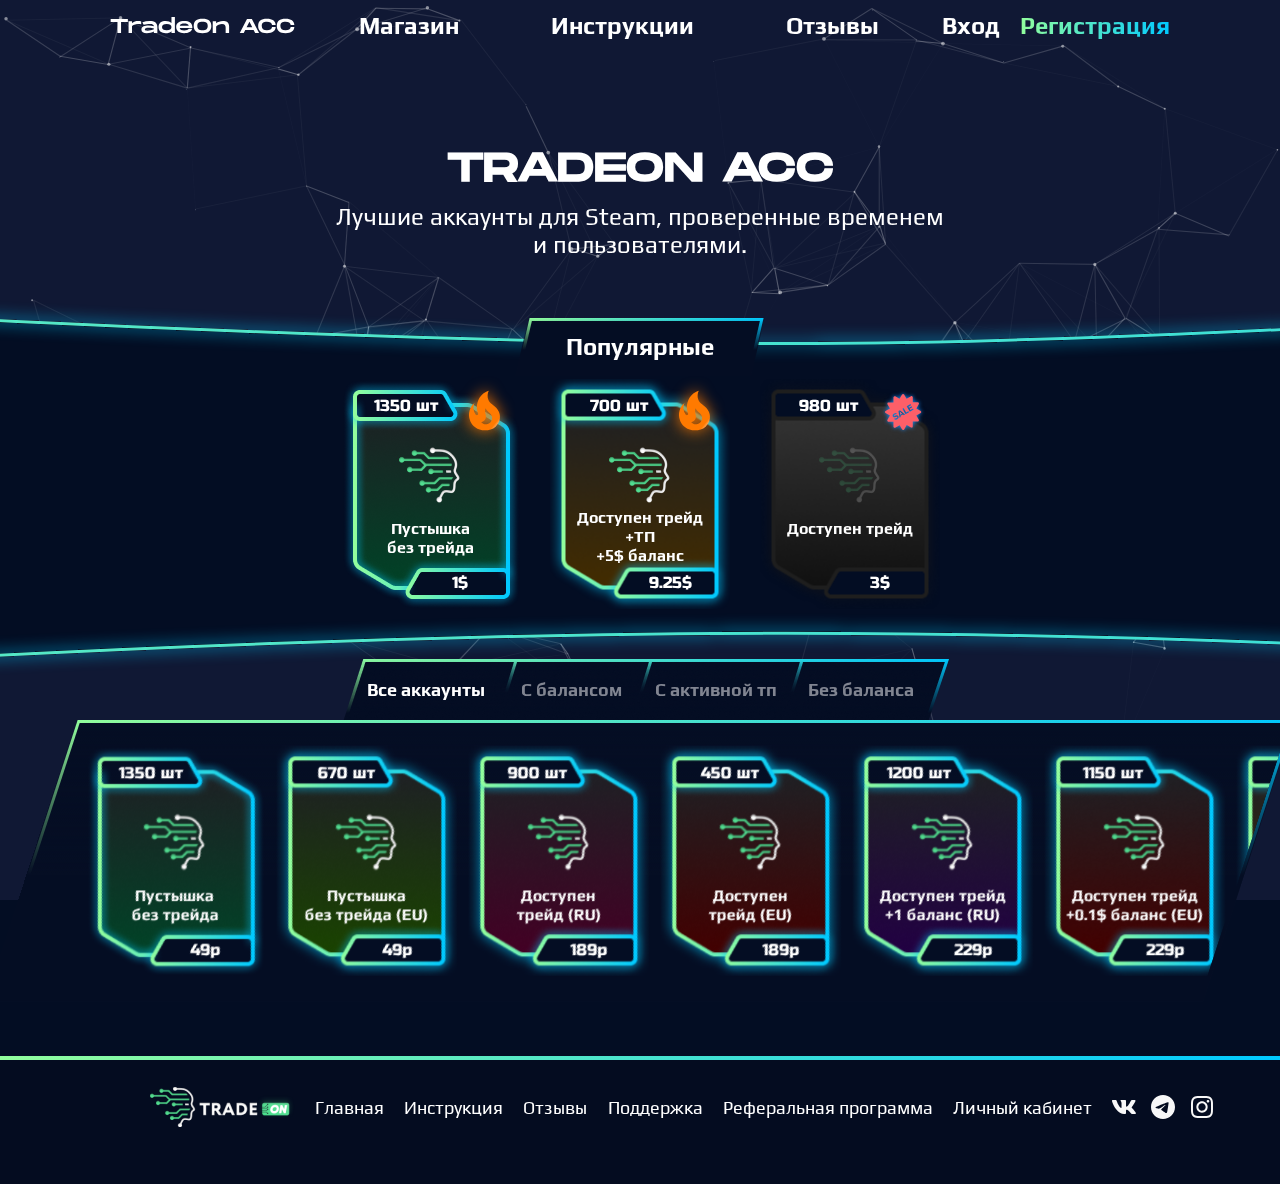
==== commit 2c41549e: "Update" ====
--- a/index.html
+++ b/index.html
@@ -277,8 +277,8 @@
                     </div>
                 </div>
                 <div class="cards-section-bg">
+                    <div class="shadow-page"></div>
                     <div class="cards-section">
-                        <div class="shadow-page"></div>
                         <div class="account-card green-bg non-skew-cards">
                             <div class="account-card__count">1350 шт</div>
                             <div class="account-card__icon"></div>
--- a/css/style.css
+++ b/css/style.css
@@ -156,7 +156,7 @@
 
 .notice-bg {
     position: fixed;
-    bottom: 50px;
+    bottom: 25px;
     right: 40px;
     width: 332px;
     height: 83px;
@@ -500,8 +500,8 @@
     content: "";
     position: absolute;
     top: 0;
-    left: -0.5px;
-    width: calc(100% + 1px);
+    left: -1px;
+    width: calc(100% + 2px);
     height: 101%;
     background-image: var(--linear-gradient-blur);
 }
@@ -794,8 +794,8 @@
     content: "";
     position: absolute;
     top: 0;
-    left: -0.5px;
-    width: calc(100% + 1px);
+    left: -1px;
+    width: calc(100% + 2px);
     height: 101%;
     background-image: var(--linear-gradient-blur);
     z-index: -1;
@@ -882,9 +882,9 @@
     content: "";
     position: absolute;
     top: 0;
-    left: -0.5px;
-    width: calc(100% + 1px);
-    height: 101%;
+    left: -1px;
+    width: calc(100% + 2px);
+    height: calc(100% + 1px);
     background-image: var(--linear-gradient-blur);
 }
 .cards-section {
@@ -2108,8 +2108,8 @@
     content: "";
     position: absolute;
     top: 0;
-    left: -0.5px;
-    width: calc(100% + 1px);
+    left: -1px;
+    width: calc(100% + 2px);
     height: 101%;
     background-image: var(--linear-gradient-blur-reverse);
 }
@@ -2348,8 +2348,8 @@
     content: "";
     position: absolute;
     top: 0;
-    left: -0.5px;
-    width: calc(100% + 1px);
+    left: -1px;
+    width: calc(100% + 2px);
     height: 101%;
     background-image: var(--linear-gradient-blur-dark);
 }
@@ -2590,7 +2590,7 @@
         -ms-flex-pack: justify;
             justify-content: space-between;
     height: 55px;
-    padding: 0 40px;
+    padding: 0 15px 0 40px;
 }
 .history-table .row .cell:last-child{
     display: -webkit-box;
@@ -2659,12 +2659,13 @@
 }
 .history-table .table-body,
 .promo-table .table-body {
-    max-height: 273px;
+    max-height: 262px;
     overflow-y: scroll;
     scrollbar-width: auto;
     scrollbar-color: white transparent;
     scroll-padding-top: 10px;
     scroll-padding-bottom: 30px;
+    margin: 10px 20px 15px 0;
 }
 .overflow {
     scrollbar-width: thin;
@@ -3486,12 +3487,22 @@
     top: 0;
     width: 100%;
     max-width: 539px;
+    height: 49px;
+    background-image: url(../images/modal-none-balance-header.svg);
+    background-size: contain;
+    background-position: center center;
+    background-repeat: no-repeat;
 }
 .none-balance-bg {
     position: absolute;
     bottom: 2px;
     width: 100%;
+    height: 113px;
     max-width: 756px;
+    background-image: url(../images/modal-none-balance.svg);
+    background-size: contain;
+    background-position: center center;
+    background-repeat: no-repeat;
 }
 .modal__none-balance .modal-close {
     position: relative;
@@ -4739,6 +4750,9 @@
         background-image: url(../images/wrapper-bg.png);
         background-size: 100%;
     }
+    .notice-bg.active {
+        display: none;
+    }
     @keyframes balance-top {
     0% {
       top: 10px;
@@ -4898,6 +4912,7 @@
     .none-balance-header-bg {
         max-width: 276px;
         height: 36px;
+        background-image: url(../images/modal-none-balance-header-mobile.svg);
     }
     .none-balance-button {
         font-size: 17px;
@@ -4914,7 +4929,9 @@
         font-size: 20px;
     }
     .none-balance-bg {
-        max-width: 364px;
+        max-width: 360px;
+        height: 117px;
+        background-image: url(../images/modal-none-balance-mobile.svg);
     }
     .balance-button:hover,
     .none-balance-button:hover,
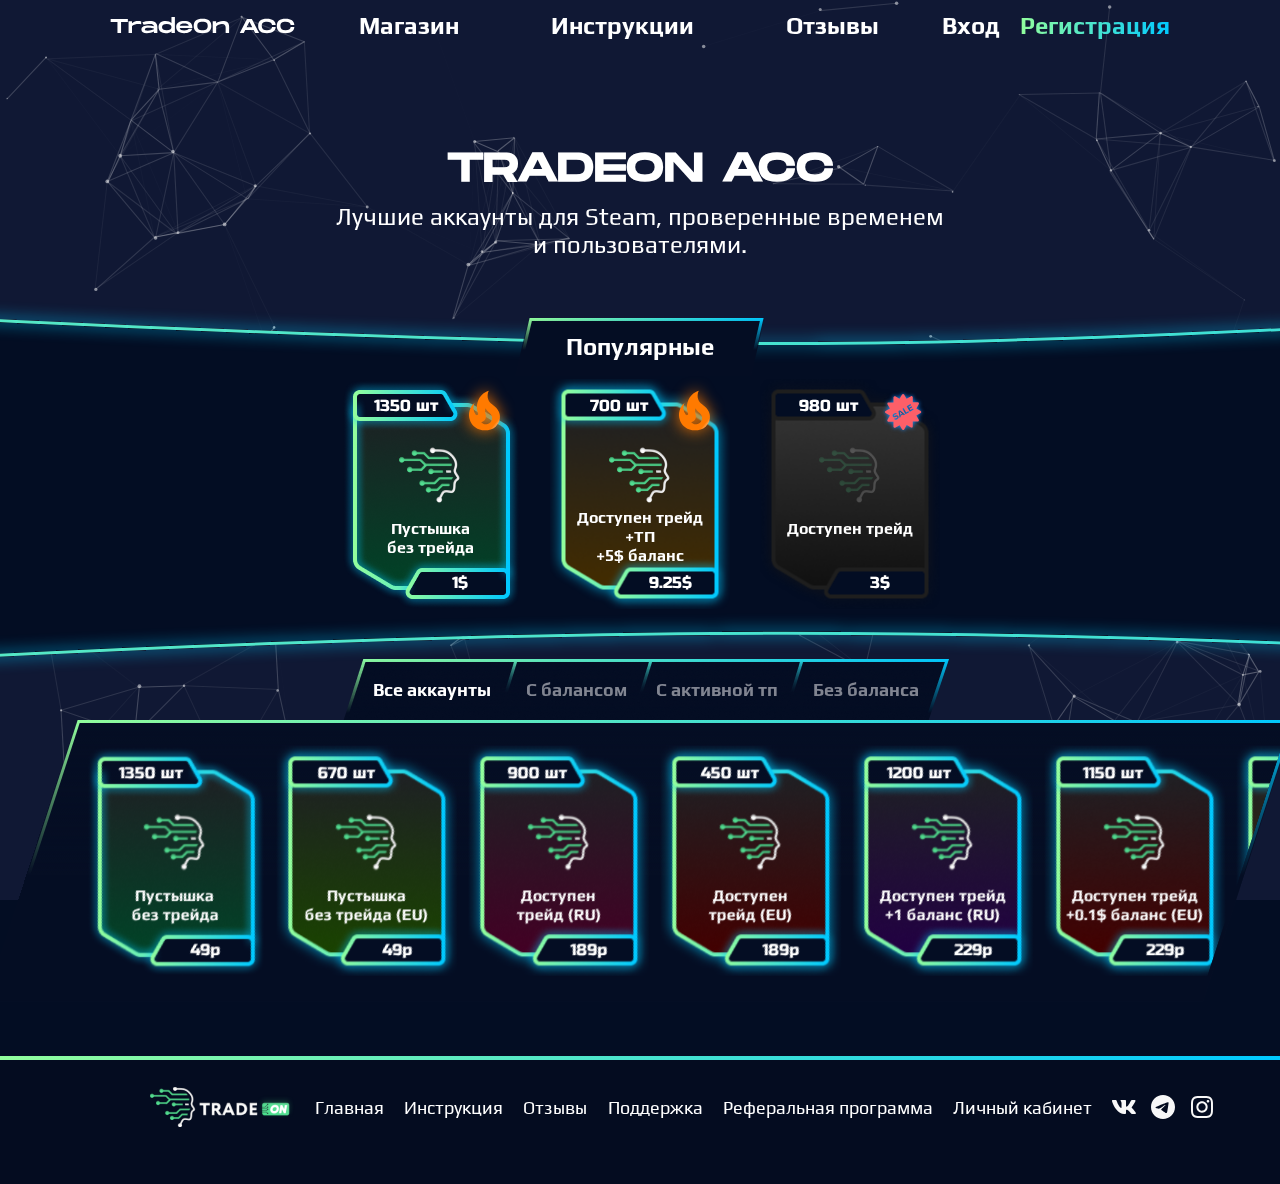
==== commit 03fc230d: "Update" ====
--- a/index.html
+++ b/index.html
@@ -260,10 +260,10 @@
             <div class="cards-wrapper">
                 <div class="cards-filter">
                     <div class="shadow-page"></div>
-                    <div class="card-filter__list active">Все аккаунты</div>
-                    <div class="card-filter__list">С балансом</div>
-                    <div class="card-filter__list">С активной тп</div>
-                    <div class="card-filter__list">Без баланса</div>
+                    <div class="card-filter__list active"><span class="non-skew-cards">Все аккаунты</span></div>
+                    <div class="card-filter__list"><span class="non-skew-cards">С балансом</span></div>
+                    <div class="card-filter__list"><span class="non-skew-cards">С активной тп</span></div>
+                    <div class="card-filter__list"><span class="non-skew-cards">Без баланса</span></div>
                 </div>
                 <div class="cards-filter-mobile-bg">
                     <div class="cards-filter-mobile">
--- a/css/style.css
+++ b/css/style.css
@@ -770,12 +770,17 @@
 .cards-filter {
     height: 61px;
     width: 617px;
+    max-width: 617px;
     background-image: url(../images/filtercard.png);
     display: -webkit-box;
     display: -ms-flexbox;
     display: flex;
-    padding-left: 22px;
+    padding-left: 25px;
     z-index: -1;
+}
+.cards-filter .card-filter__list:nth-child(3) {
+    width: 132px;
+    margin-left: 4px;
 }
 .cards-filter-mobile-bg {
     padding: 3px;
@@ -907,7 +912,7 @@
 .card-filter__list {
     font-family: var(--font-play-bold);
     font-size: 18px;
-    width: 145px;
+    width: 149px;
     text-align: center;
     color: #818591;
     height: 61px;
@@ -923,9 +928,10 @@
     position: relative;
     overflow: hidden;
     cursor: pointer;
-    -webkit-transition: 260ms ease-in;
-    -o-transition: 260ms ease-in;
-    transition: 260ms ease-in;
+    transform: var(--skew-cards-block);
+    -webkit-transition: color 260ms ease-in, font-size 260ms ease-in;
+    -o-transition: color 260ms ease-in, font-size 260ms ease-in;
+    transition: color 260ms ease-in, font-size 260ms ease-in;
 }
 .card-filter__list:hover {
     color: rgba(255, 255, 255, 0.95);
@@ -4791,11 +4797,12 @@
   }
     .modal-container.modal__balance {
         max-height: 600px;
+        max-width: 460px;
     }
     .modal-container.modal__balance .overflow {
         overflow-y: scroll;
         max-height: 550px;
-        max-width: 375px;
+        max-width: 350px;
     }
     .cards-section .account-card {
         z-index: 1;
@@ -4960,7 +4967,7 @@
         padding: 0;
     }
     .store-section__block-svg {
-        width: 400px;
+        width: 360px;
         padding: 13px 10px 0 25px;
         margin-bottom: 50px;
     }
@@ -4969,8 +4976,8 @@
     }
     .block-svg__background-mob {
         display: block;        
-        width: 406px;
-        height: 300px;
+        width: 360px;
+        height: 285px;
     }
     .store-section__shadow-radian {
         display: none;
@@ -5479,7 +5486,7 @@
         }
       }
       .modal-container.modal__balance {
-        width: 380px;
+        width: 100%;
         height: 700px;
         padding: 10px 0 0 0;
         margin-top: 20px;
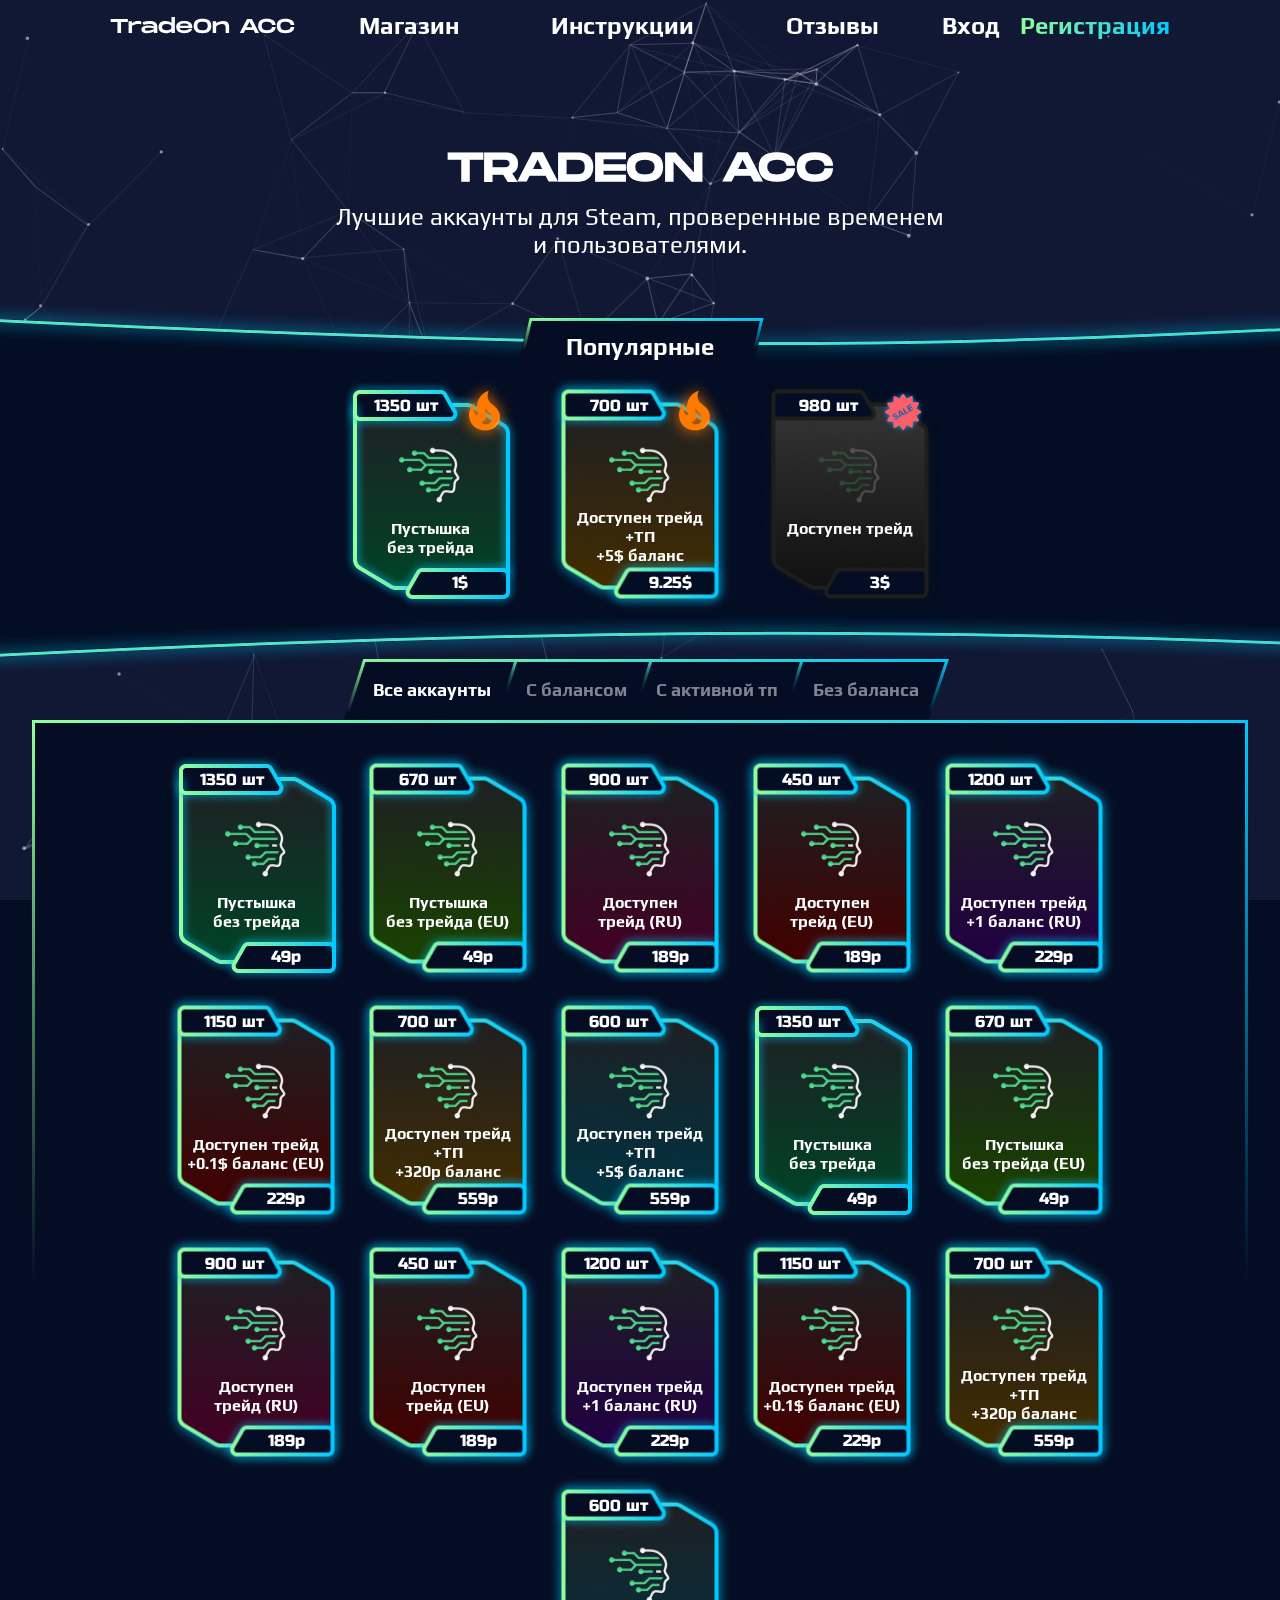
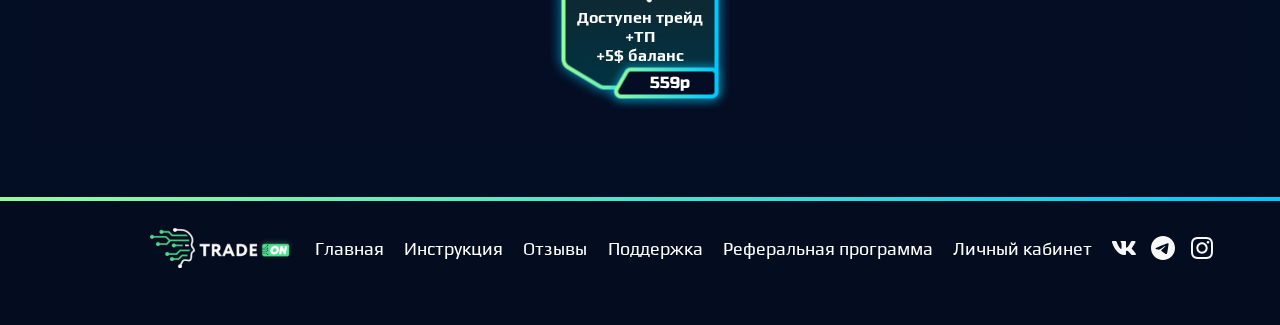
==== commit 3935c18b: "update" ====
--- a/index.html
+++ b/index.html
@@ -279,56 +279,112 @@
                 <div class="cards-section-bg">
                     <div class="shadow-page"></div>
                     <div class="cards-section">
-                        <div class="account-card green-bg non-skew-cards">
+                        <div class="account-card green-bg">
                             <div class="account-card__count">1350 шт</div>
                             <div class="account-card__icon"></div>
                             <div class="account-card__img"><img class="img" src="images/tradeOnImg.png" alt=""></div>
                             <div class="account-card__description">Пустышка<br>без трейда</div>
                             <div class="account-card__price">49р</div>
                         </div>
-                        <div class="account-card salat-bg non-skew-cards">
+                        <div class="account-card salat-bg">
                             <div class="account-card__count">670 шт</div>
                             <div class="account-card__icon"></div>
                             <div class="account-card__img"><img src="images/tradeOnImg.png" alt=""></div>
                             <div class="account-card__description">Пустышка<br>без трейда (EU)</div>
                             <div class="account-card__price">49р</div>
                         </div>
-                        <div class="account-card pink-bg non-skew-cards">
+                        <div class="account-card pink-bg">
                             <div class="account-card__count">900 шт</div>
                             <div class="account-card__icon"></div>
                             <div class="account-card__img"><img src="images/tradeOnImg.png" alt=""></div>
                             <div class="account-card__description">Доступен<br>трейд (RU)</div>
                             <div class="account-card__price">189р</div>
                         </div>                
-                        <div class="account-card blue-bg non-skew-cards">
+                        <div class="account-card blue-bg">
                             <div class="account-card__count">450 шт</div>
                             <div class="account-card__icon"></div>
                             <div class="account-card__img"><img src="images/tradeOnImg.png" alt=""></div>
                             <div class="account-card__description">Доступен<br>трейд (EU)</div>
                             <div class="account-card__price">189р</div>
                         </div>
-                        <div class="account-card purple-bg non-skew-cards">
+                        <div class="account-card purple-bg">
                             <div class="account-card__count">1200 шт</div>
                             <div class="account-card__icon"></div>
                             <div class="account-card__img"><img src="images/tradeOnImg.png" alt=""></div>
                             <div class="account-card__description">Доступен трейд<br>+1 баланс (RU)</div>
                             <div class="account-card__price">229р</div>
                         </div>
-                        <div class="account-card red-bg non-skew-cards">
+                        <div class="account-card red-bg">
                             <div class="account-card__count">1150 шт</div>
                             <div class="account-card__icon"></div>
                             <div class="account-card__img"><img src="images/tradeOnImg.png" alt=""></div>
                             <div class="account-card__description">Доступен трейд<br>+0.1$ баланс (EU)</div>
                             <div class="account-card__price">229р</div>
                         </div>                
-                        <div class="account-card orange-bg small-gap non-skew-cards">
+                        <div class="account-card orange-bg small-gap">
                             <div class="account-card__count">700 шт</div>
                             <div class="account-card__icon"></div>
                             <div class="account-card__img"><img src="images/tradeOnImg.png" alt=""></div>
                             <div class="account-card__description">Доступен трейд<br>+ТП<br>+320р баланс</div>
                             <div class="account-card__price">559р</div>
                         </div>
-                        <div class="account-card sky-bg small-gap non-skew-cards">
+                        <div class="account-card sky-bg small-gap">
+                            <div class="account-card__count">600 шт</div>
+                            <div class="account-card__icon"></div>
+                            <div class="account-card__img"><img src="images/tradeOnImg.png" alt=""></div>
+                            <div class="account-card__description">Доступен трейд<br>+ТП<br>+5$ баланс</div>
+                            <div class="account-card__price">559р</div>
+                        </div>
+                        <div class="account-card green-bg">
+                            <div class="account-card__count">1350 шт</div>
+                            <div class="account-card__icon"></div>
+                            <div class="account-card__img"><img class="img" src="images/tradeOnImg.png" alt=""></div>
+                            <div class="account-card__description">Пустышка<br>без трейда</div>
+                            <div class="account-card__price">49р</div>
+                        </div>
+                        <div class="account-card salat-bg">
+                            <div class="account-card__count">670 шт</div>
+                            <div class="account-card__icon"></div>
+                            <div class="account-card__img"><img src="images/tradeOnImg.png" alt=""></div>
+                            <div class="account-card__description">Пустышка<br>без трейда (EU)</div>
+                            <div class="account-card__price">49р</div>
+                        </div>
+                        <div class="account-card pink-bg">
+                            <div class="account-card__count">900 шт</div>
+                            <div class="account-card__icon"></div>
+                            <div class="account-card__img"><img src="images/tradeOnImg.png" alt=""></div>
+                            <div class="account-card__description">Доступен<br>трейд (RU)</div>
+                            <div class="account-card__price">189р</div>
+                        </div>                
+                        <div class="account-card blue-bg">
+                            <div class="account-card__count">450 шт</div>
+                            <div class="account-card__icon"></div>
+                            <div class="account-card__img"><img src="images/tradeOnImg.png" alt=""></div>
+                            <div class="account-card__description">Доступен<br>трейд (EU)</div>
+                            <div class="account-card__price">189р</div>
+                        </div>
+                        <div class="account-card purple-bg">
+                            <div class="account-card__count">1200 шт</div>
+                            <div class="account-card__icon"></div>
+                            <div class="account-card__img"><img src="images/tradeOnImg.png" alt=""></div>
+                            <div class="account-card__description">Доступен трейд<br>+1 баланс (RU)</div>
+                            <div class="account-card__price">229р</div>
+                        </div>
+                        <div class="account-card red-bg">
+                            <div class="account-card__count">1150 шт</div>
+                            <div class="account-card__icon"></div>
+                            <div class="account-card__img"><img src="images/tradeOnImg.png" alt=""></div>
+                            <div class="account-card__description">Доступен трейд<br>+0.1$ баланс (EU)</div>
+                            <div class="account-card__price">229р</div>
+                        </div>                
+                        <div class="account-card orange-bg small-gap">
+                            <div class="account-card__count">700 шт</div>
+                            <div class="account-card__icon"></div>
+                            <div class="account-card__img"><img src="images/tradeOnImg.png" alt=""></div>
+                            <div class="account-card__description">Доступен трейд<br>+ТП<br>+320р баланс</div>
+                            <div class="account-card__price">559р</div>
+                        </div>
+                        <div class="account-card sky-bg small-gap">
                             <div class="account-card__count">600 шт</div>
                             <div class="account-card__icon"></div>
                             <div class="account-card__img"><img src="images/tradeOnImg.png" alt=""></div>
--- a/css/style.css
+++ b/css/style.css
@@ -877,9 +877,6 @@
 .cards-section-bg {
     padding: 3px;
     background-image: var(--linear-gradient-main);
-    -webkit-transform: var(--skew-cards-block);
-        -ms-transform: var(--skew-cards-block);
-            transform: var(--skew-cards-block);
     position: relative;
     width: 95%;
 }
@@ -893,8 +890,8 @@
     background-image: var(--linear-gradient-blur);
 }
 .cards-section {
-    padding: 0 50px;
-    height: 275px;
+    padding: 30px 50px;
+    height: auto;
     background-color: var(--color-background-container);
     display: -webkit-box;
     display: -ms-flexbox;
@@ -902,12 +899,10 @@
     -webkit-box-align: center;
         -ms-flex-align: center;
             align-items: center;
-    -webkit-box-pack: start;
-        -ms-flex-pack: start;
-            justify-content: flex-start;
+    justify-content: center;
     gap: 12px;
-    overflow-x: scroll;
-    overflow-y: hidden;
+    flex-wrap: wrap;
+    position: relative;
 }
 .card-filter__list {
     font-family: var(--font-play-bold);
@@ -2412,7 +2407,7 @@
     left: 0;
     right: 30px;
     width: 100%;
-    height: 797px;
+    min-height: 797px;
 }
 
 .profile-title {
@@ -2678,11 +2673,15 @@
     scrollbar-color: white transparent;
     margin: 0 5px;
 }
-
+.cards-section {    
+    scrollbar-width: auto;
+    scrollbar-color: white transparent;
+}
 .promo-table .table-body::-webkit-scrollbar,
 .history-table .table-body::-webkit-scrollbar,
 .accordion-body::-webkit-scrollbar,
-.overflow::-webkit-scrollbar {
+.overflow::-webkit-scrollbar,
+.cards-section::-webkit-scrollbar {
     width: 6px;
     height: 6px;
     padding: 10px;
@@ -2690,14 +2689,16 @@
 .promo-table .table-body::-webkit-scrollbar-track,
 .history-table .table-body::-webkit-scrollbar-track,
 .accordion-body::-webkit-scrollbar-track,
-.overflow::-webkit-scrollbar-track {
+.overflow::-webkit-scrollbar-track,
+.cards-section::-webkit-scrollbar-track {
     background-color: transparent;
     padding: 10px;
 }
 .promo-table .table-body::-webkit-scrollbar-thumb,
 .history-table .table-body::-webkit-scrollbar-thumb,
 .accordion-body::-webkit-scrollbar-thumb,
-.overflow::-webkit-scrollbar-thumb {
+.overflow::-webkit-scrollbar-thumb,
+.cards-section::-webkit-scrollbar-thumb {
     background-color: #FFFFFF;
     border-radius: 5px;
     border: 0;
@@ -2885,6 +2886,8 @@
     background-repeat: no-repeat;
     background-position: center center;
     background-size: contain;
+    /* overflow-y: scroll;
+    overflow-x: hidden; */
     top: 0px;
     left: 0px;
     width: 100%;
@@ -3124,25 +3127,21 @@
     width: 468px;
     height: 850px;
     padding: 10px 0 0 0;
-    margin-top: 20px;
+    margin-top: 50px;
     scrollbar-width: auto;
     scrollbar-color: white transparent;
     font-family: var(--font-play-bold);
     font-size: 25px;
      text-align: center;
      gap: 15px;
-     max-height: 750px;
+     max-height: 850px;
 }
 .modal-container.modal__balance .overflow {
     display: flex;
     flex-direction: column;
     align-items: center;
     gap: 20px;
-    overflow-y: scroll;
-    overflow-x: hidden;
-    max-height: 700px;
     position: relative;
-    padding: 40px 0;
 }
 .modal-container.modal__balance .modal-close {
     display: block;
@@ -3227,7 +3226,7 @@
 }
 .ruble {
     position: absolute;
-    top: 107px;
+    top: 68px;
     left: 100px;
     z-index: 5;
 }
@@ -3336,6 +3335,9 @@
     -webkit-transition: 500ms ease-in-out;
     -o-transition: 500ms ease-in-out;
     transition: 500ms ease-in-out;
+}
+.overflow .balance-button {
+    margin-top: -10px;
 }
 .balance-button::before,
 .none-balance-button::before{
@@ -4146,7 +4148,43 @@
                 transform: scale(0.8);        
         margin: 0px 0 80px 0;
     }
-    
+    .profile-container__bg {
+        display: none;
+    }
+    .gradient-border.bottom {
+        bottom: 0;
+        left: 0;
+      }
+    .profile-container {
+        background-image: -webkit-gradient(linear, left top, left bottom, from(#040C20), to(#061536));
+        background-image: -o-linear-gradient(top, #040C20 0%, #061536 100%);
+        background-image: linear-gradient(180deg, #040C20 0%, #061536 100%);
+        -webkit-box-shadow: 0px 0px 15px #01C9FF;
+        box-shadow: 0px 0px 15px #01C9FF;
+      }
+    .gradient-border.top {
+        top: 0;
+        left: 0;
+        -webkit-box-shadow: 0px 3px 0px #040C20;
+        box-shadow: 0px 3px 0px #040C20;
+      }
+      .gradient-border {
+        height: 4px;
+        width: 100%;
+        background-image: var(--linear-gradient-main);
+        position: absolute;
+      }
+    .profile-title {
+        background-image: url(../images/review-users-mobile.png);
+        background-size: cover;
+        background-repeat: no-repeat;
+        width: 370px;
+        text-align: center;
+        padding: 20px 0 10px 0;
+        position: absolute;
+        top: -56px;
+        z-index: -1;
+      }
 }
 @media screen and (max-width: 1450px) {
     .profile-info .profile-info__content:nth-child(2) {
@@ -4188,9 +4226,6 @@
     }
     .footer__border-gradient {
         padding: 35px 50px 0 50px;
-    }
-    .profile-container__bg {
-        display: none;
     }
     .referal-accordion, .referal-accordion.active {
         position: relative;
@@ -4803,6 +4838,8 @@
         overflow-y: scroll;
         max-height: 550px;
         max-width: 350px;
+        overflow-x: hidden;
+        padding: 15px 0 5px 0;
     }
     .cards-section .account-card {
         z-index: 1;
@@ -4929,8 +4966,8 @@
         margin-top: 32px;
     }
     .ruble {
-        top: 95px;
-        left: 95px;
+        top: 71px;
+        left: 79px;
     }
     .none-balance-header {
         font-size: 20px;
@@ -5486,7 +5523,7 @@
         }
       }
       .modal-container.modal__balance {
-        width: 100%;
+        width: 360px;
         height: 700px;
         padding: 10px 0 0 0;
         margin-top: 20px;
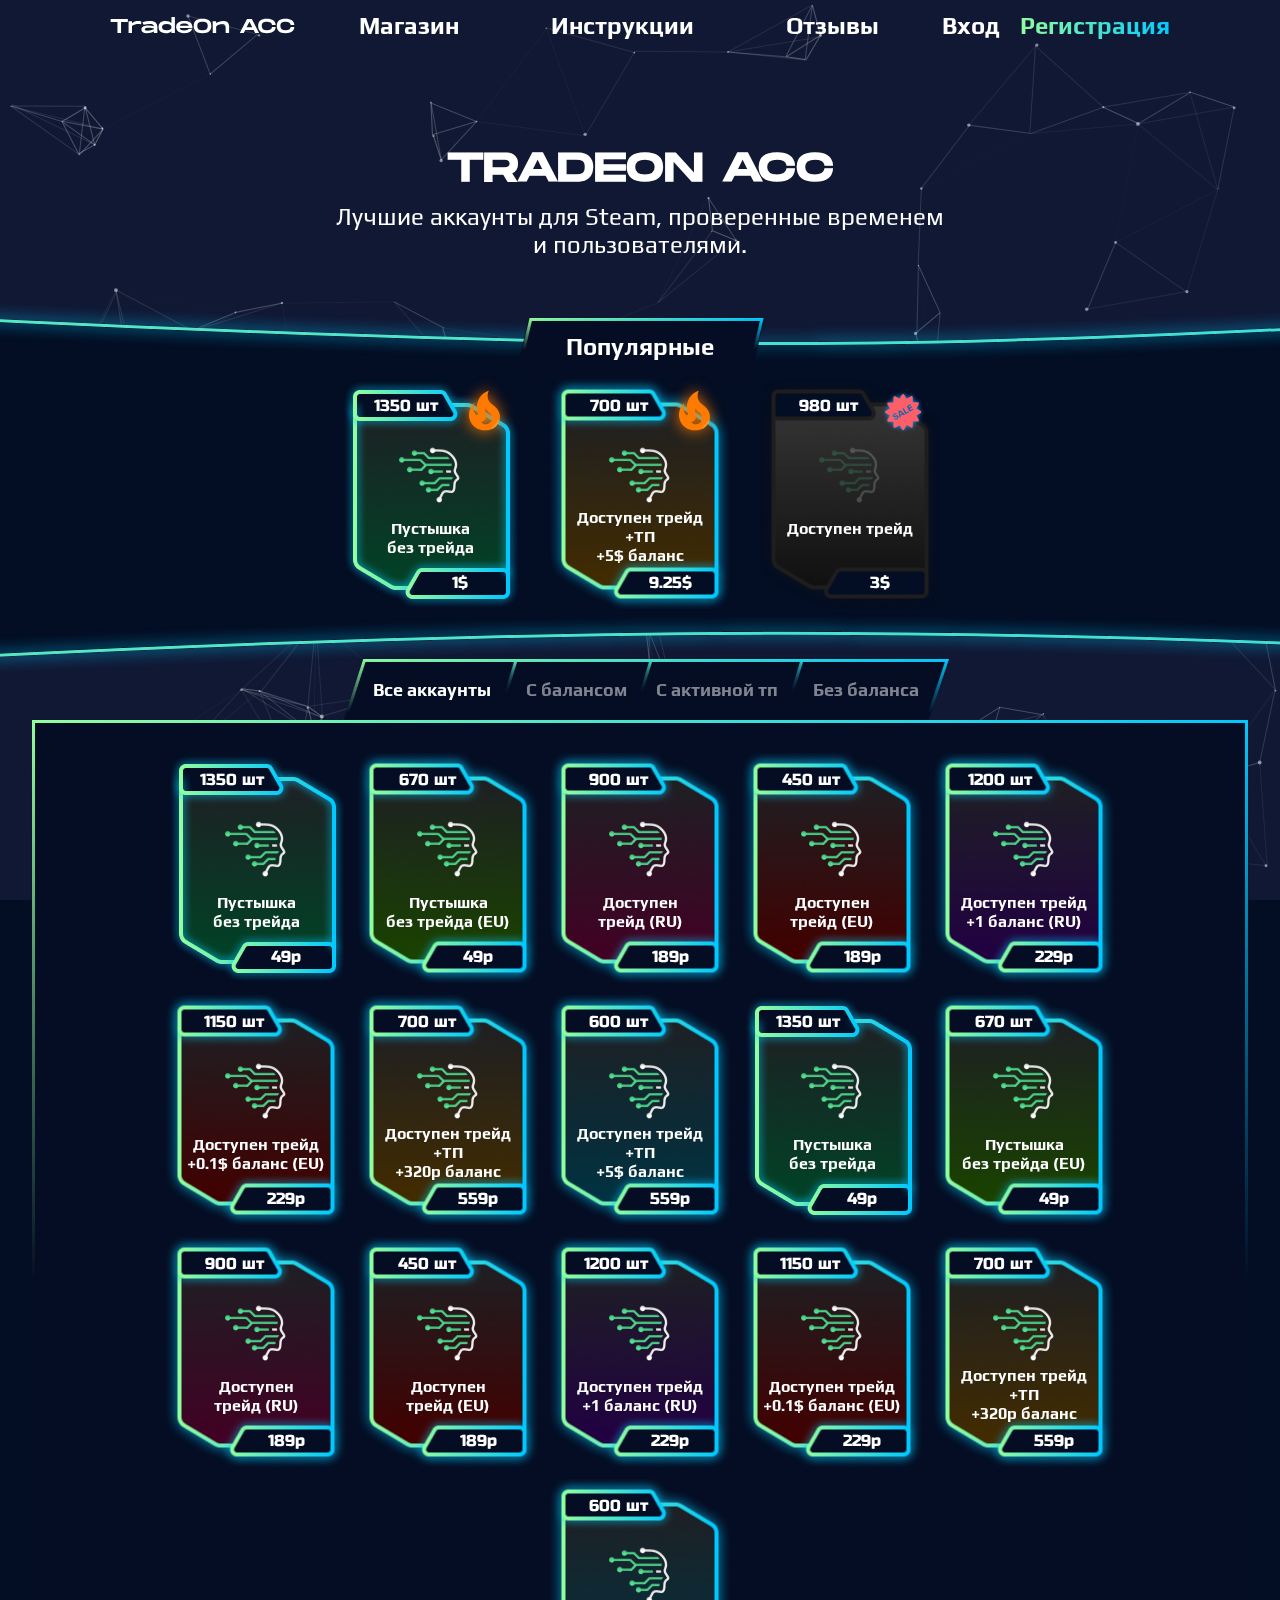
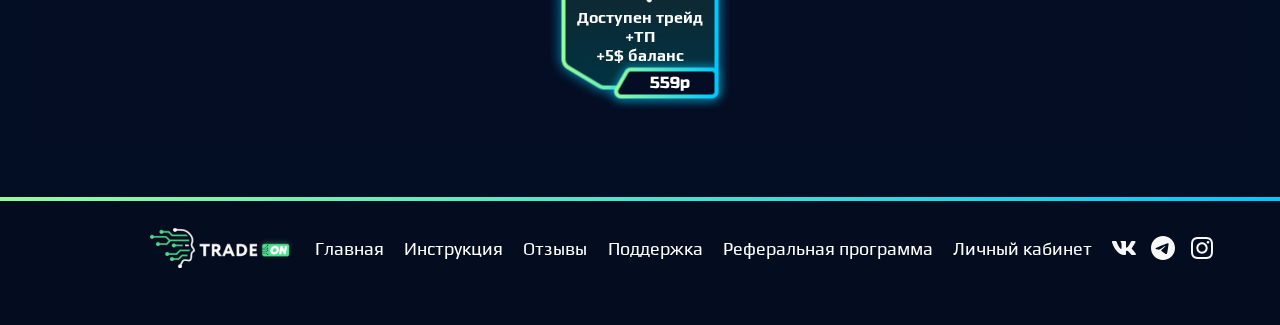
==== commit b06c3b64: "update" ====
--- a/index.html
+++ b/index.html
@@ -3,7 +3,7 @@
 <head>
     <meta charset="utf-8">
     <meta name="viewport" content="width=device-width, initial-scale=1">
-
+    <meta name="theme-color" content="#0b3e05" media="(prefers-color-scheme: dark)">
     <link rel="icon" href="images/favicon.ico">
     <link rel="stylesheet" href="css/style.css">
 
--- a/css/style.css
+++ b/css/style.css
@@ -85,6 +85,7 @@
 }
 html {
     -webkit-tap-highlight-color: rgba(0, 0, 0, 0);
+    color-scheme: dark;
 }
 body {
     font-family: var(--first-font);
@@ -890,7 +891,7 @@
     background-image: var(--linear-gradient-blur);
 }
 .cards-section {
-    padding: 30px 50px;
+    padding: 30px 40px;
     height: auto;
     background-color: var(--color-background-container);
     display: -webkit-box;
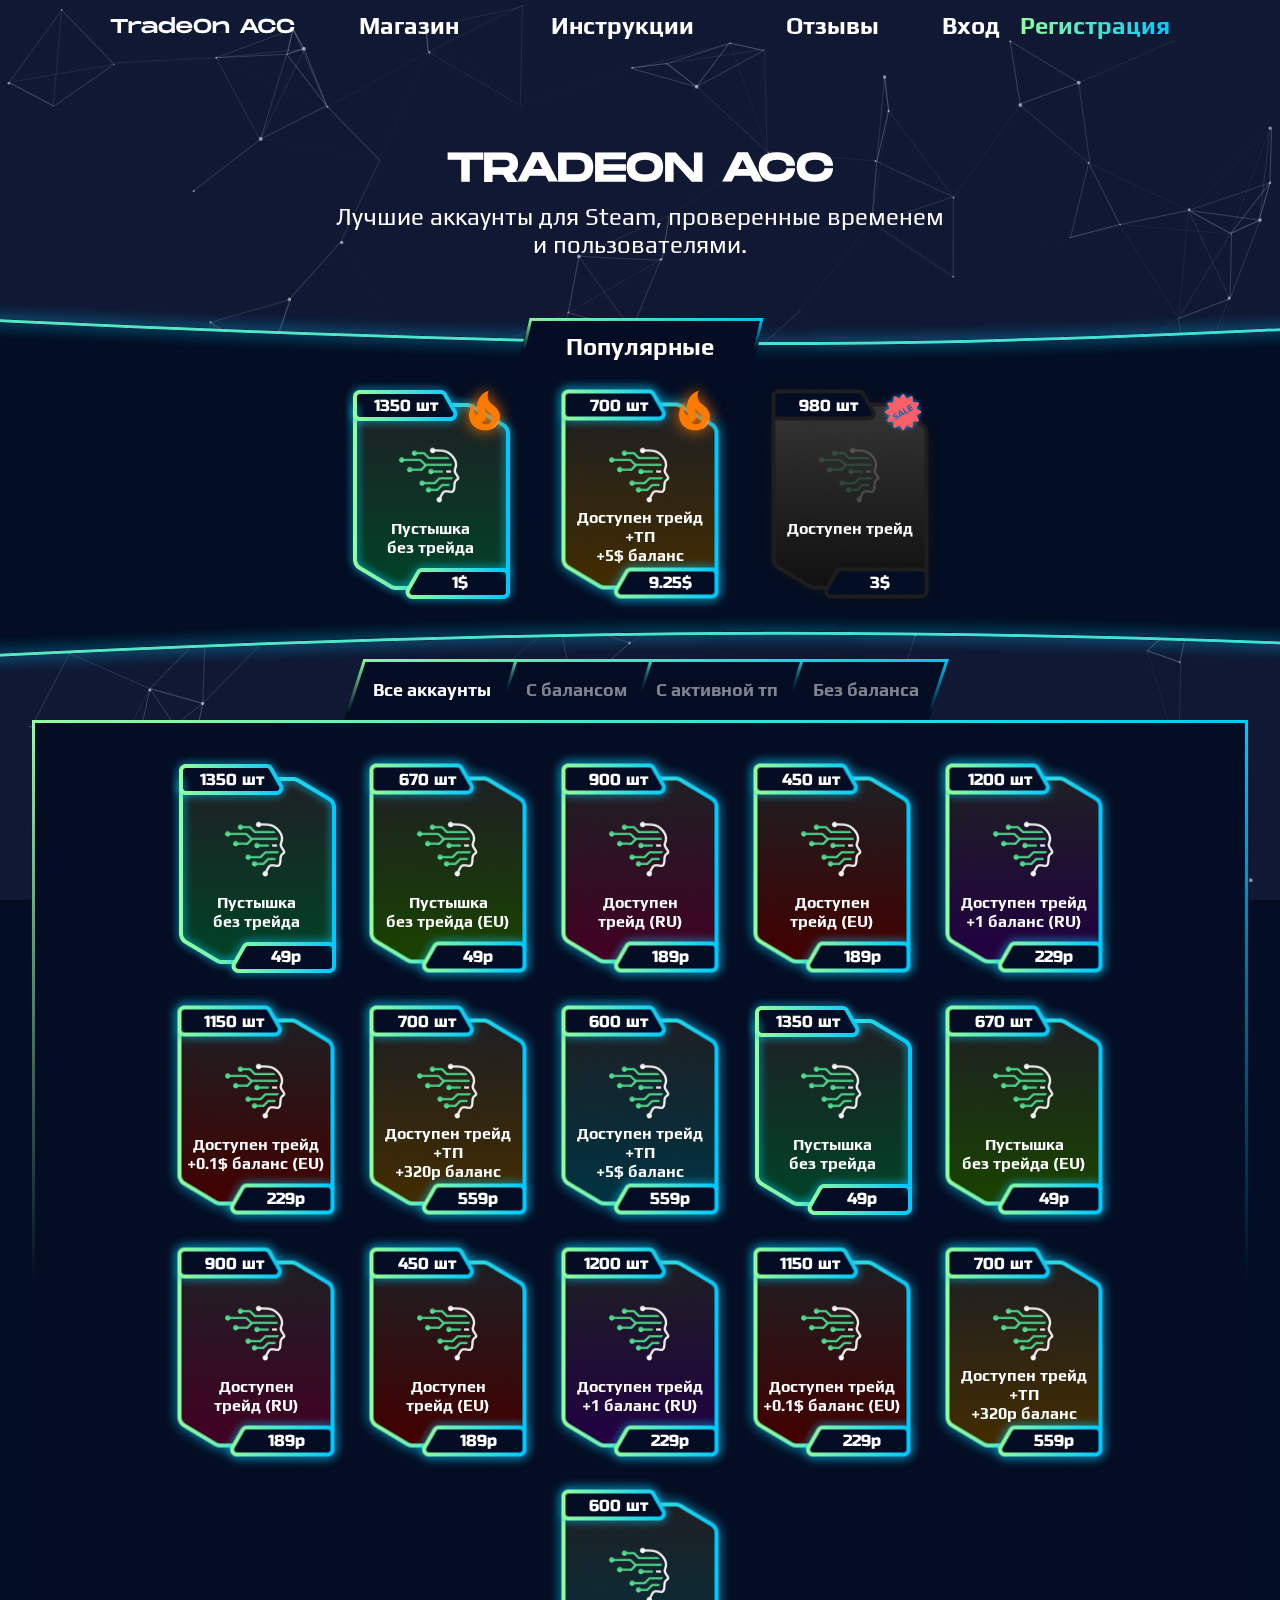
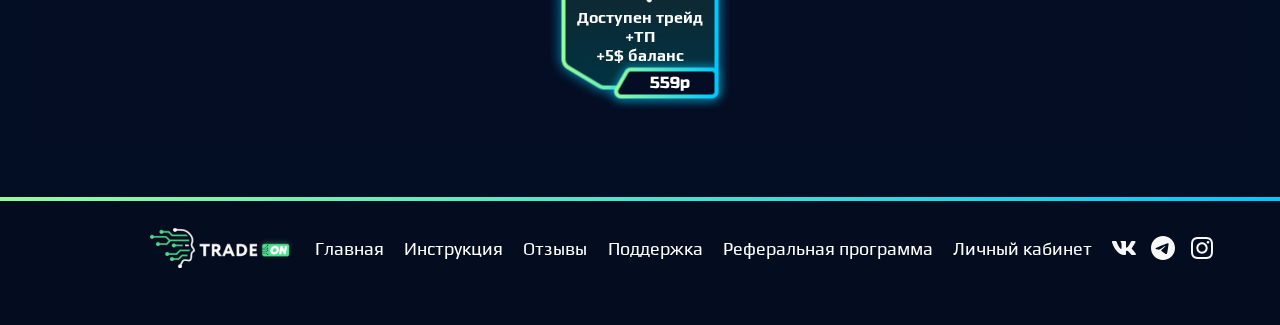
==== commit c0dde772: "Update index.html" ====
--- a/index.html
+++ b/index.html
@@ -3,7 +3,7 @@
 <head>
     <meta charset="utf-8">
     <meta name="viewport" content="width=device-width, initial-scale=1">
-    <meta name="theme-color" content="#0b3e05" media="(prefers-color-scheme: dark)">
+    <meta name="theme-color" content="#FF0000" media="(prefers-color-scheme: dark)">
     <link rel="icon" href="images/favicon.ico">
     <link rel="stylesheet" href="css/style.css">
 
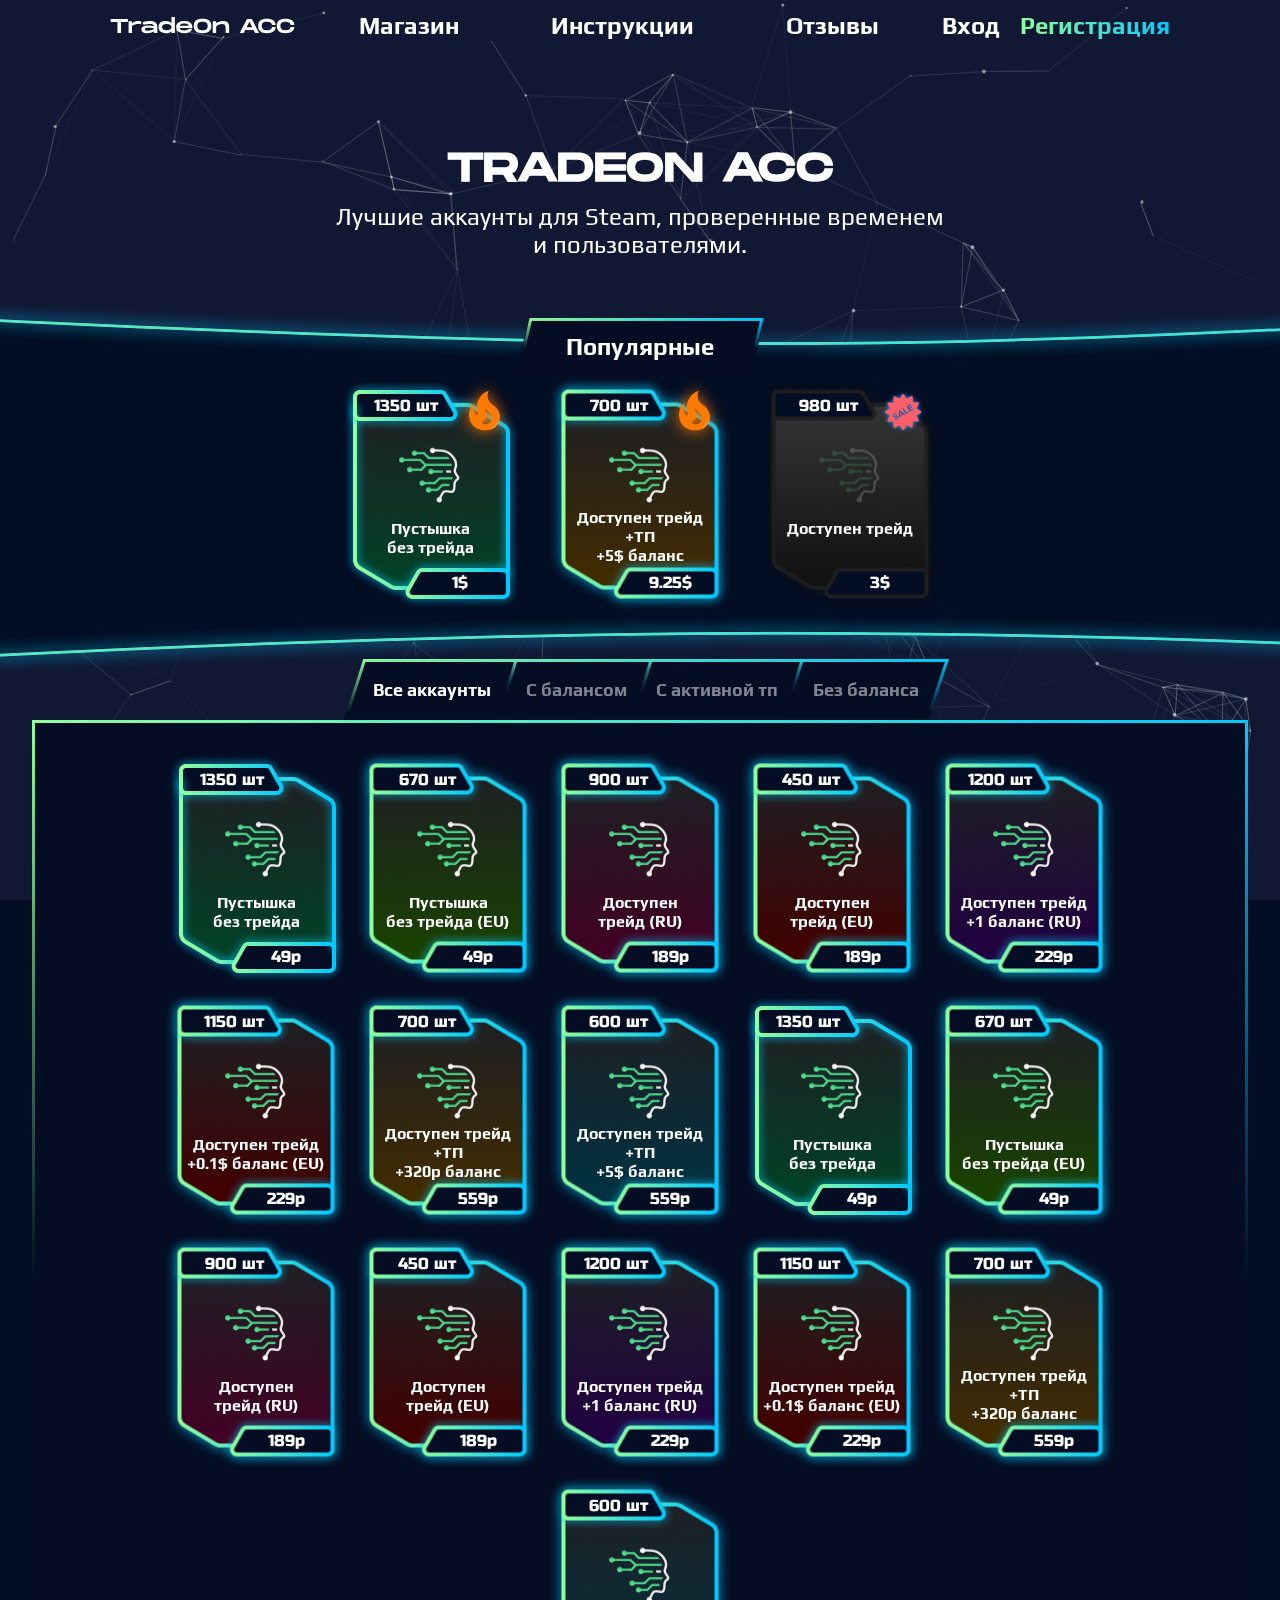
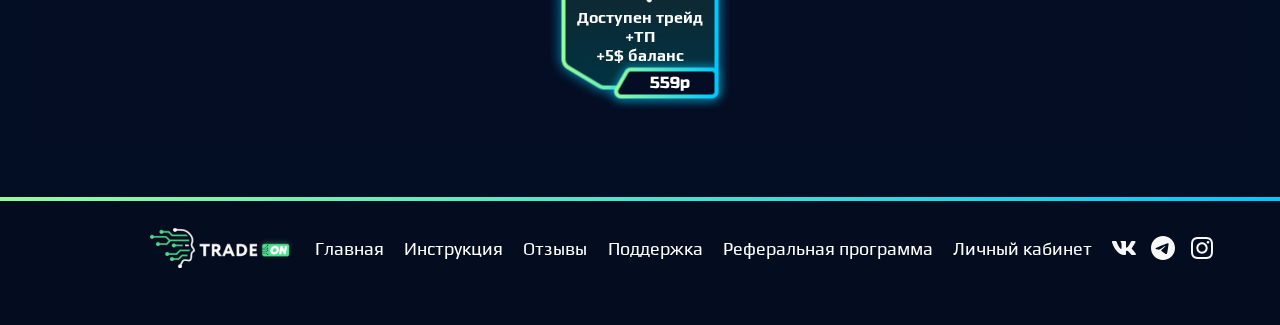
==== commit dfdebabb: "Update index.html" ====
--- a/index.html
+++ b/index.html
@@ -3,6 +3,7 @@
 <head>
     <meta charset="utf-8">
     <meta name="viewport" content="width=device-width, initial-scale=1">
+    <meta name="theme-color" content="#FF0000" media="(prefers-color-scheme: light)">
     <meta name="theme-color" content="#FF0000" media="(prefers-color-scheme: dark)">
     <link rel="icon" href="images/favicon.ico">
     <link rel="stylesheet" href="css/style.css">
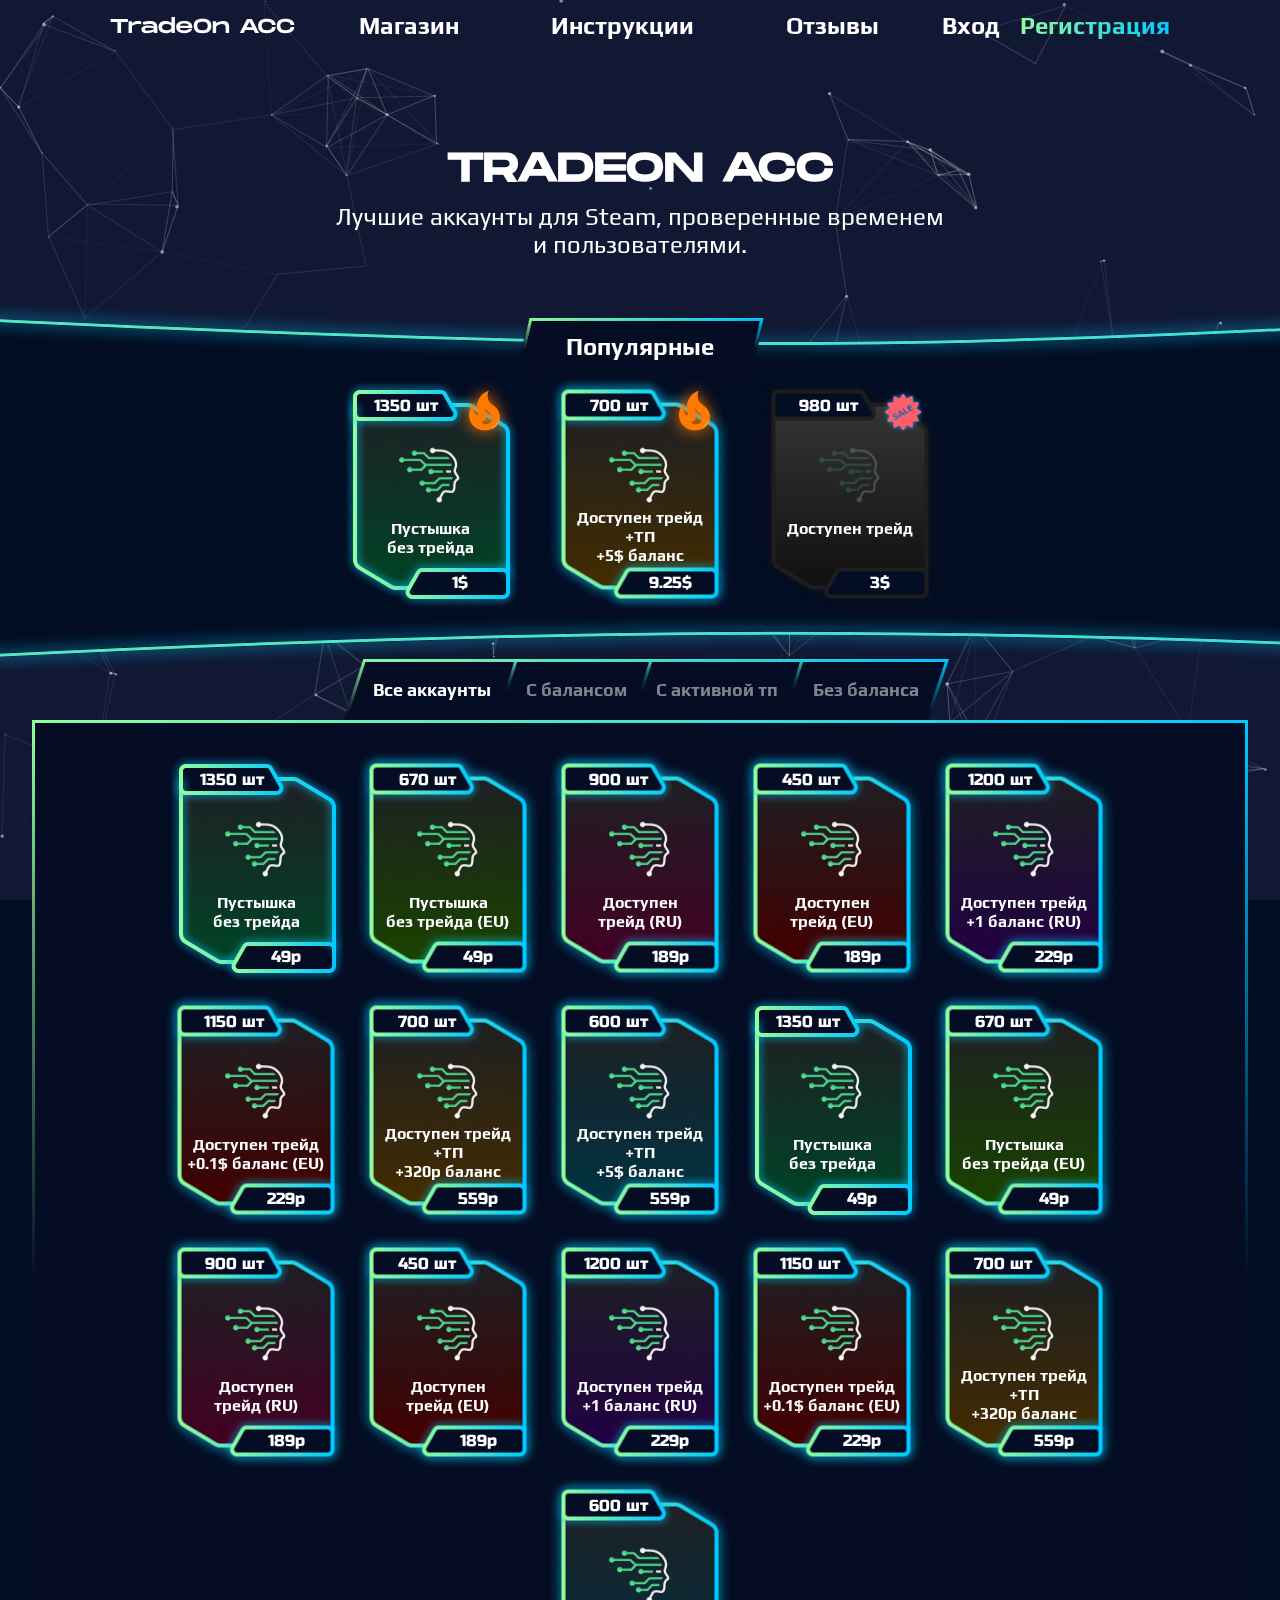
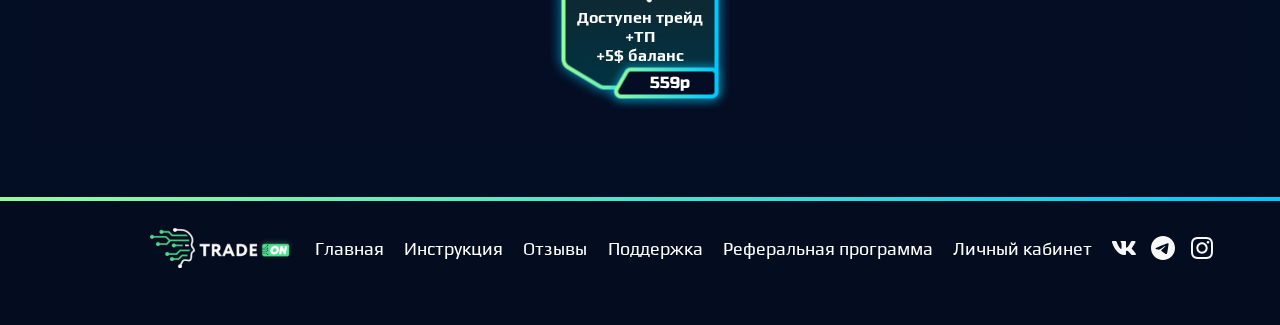
==== commit 17a2eb31: "Update index.html" ====
--- a/index.html
+++ b/index.html
@@ -3,8 +3,6 @@
 <head>
     <meta charset="utf-8">
     <meta name="viewport" content="width=device-width, initial-scale=1">
-    <meta name="theme-color" content="#FF0000" media="(prefers-color-scheme: light)">
-    <meta name="theme-color" content="#FF0000" media="(prefers-color-scheme: dark)">
     <link rel="icon" href="images/favicon.ico">
     <link rel="stylesheet" href="css/style.css">
 
